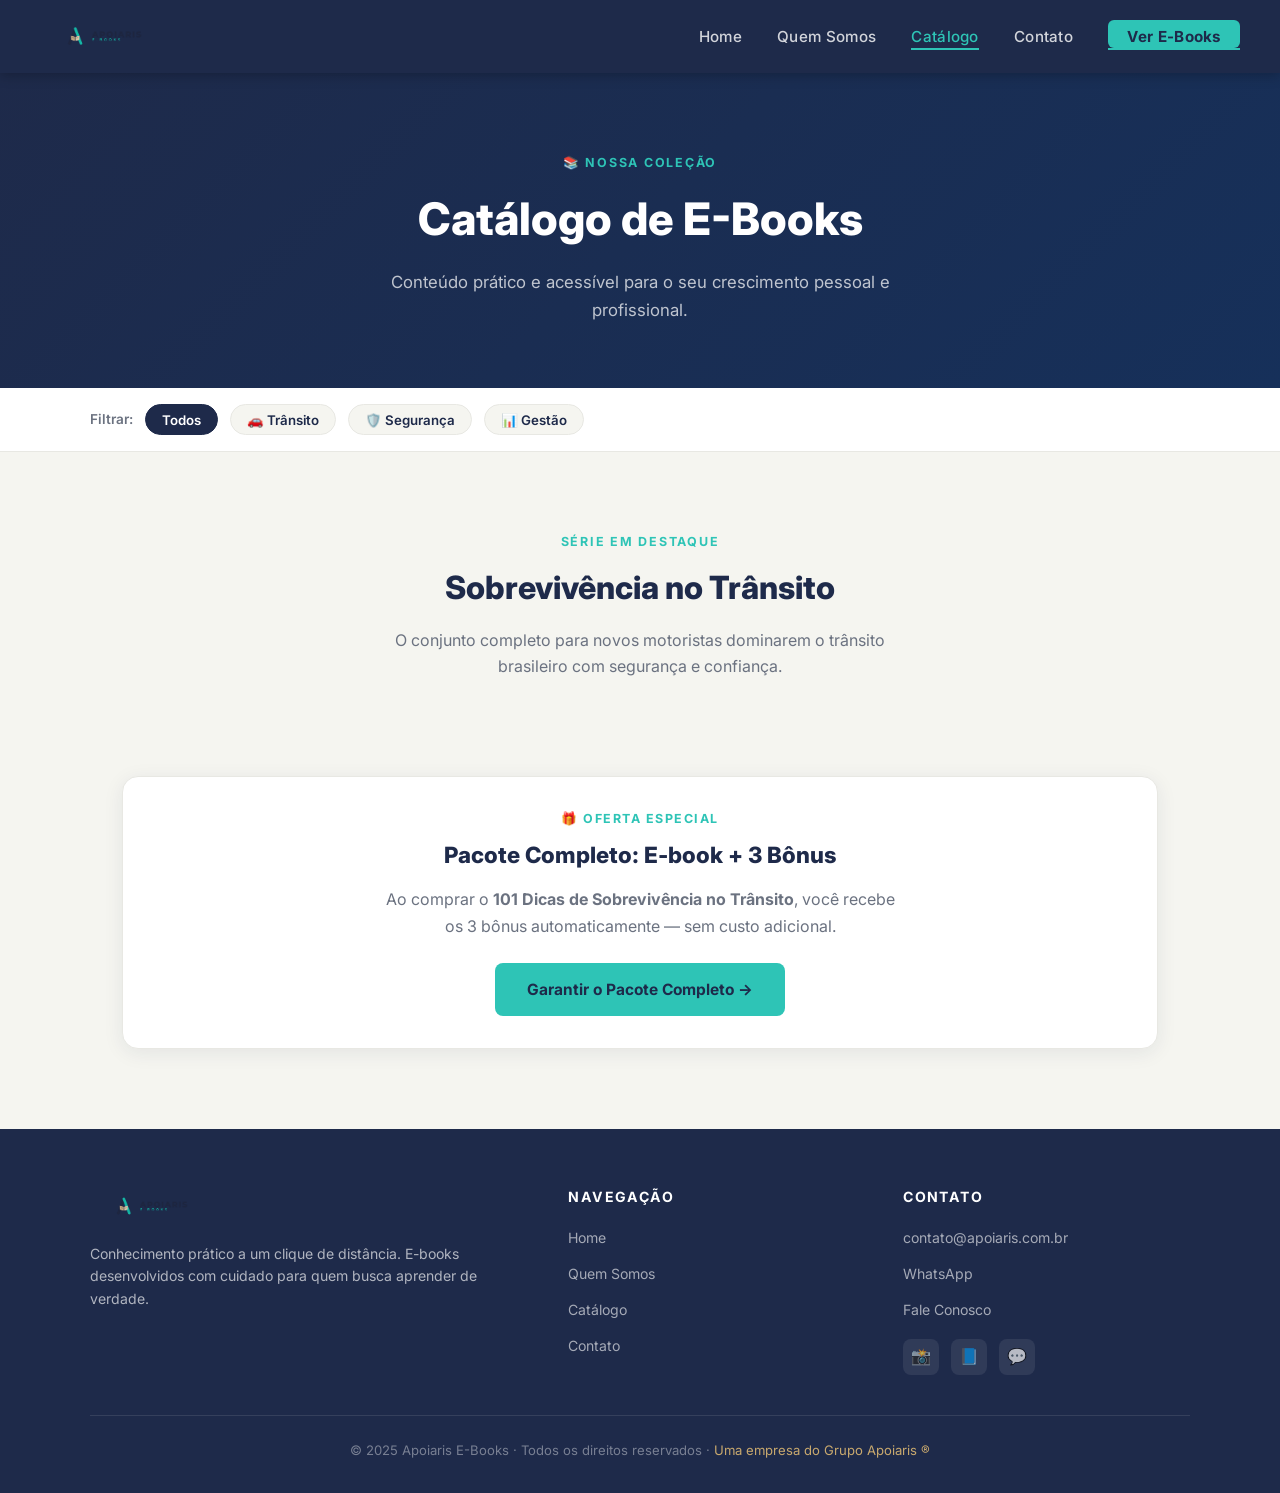
==== catalogo.html @ 0bad5a65 "Add files via upload primeiro upload do site" ====
<!DOCTYPE html>
<html lang="pt-BR">
<head>
  <meta charset="UTF-8" />
  <meta name="viewport" content="width=device-width, initial-scale=1.0"/>
  <meta name="description" content="Catálogo de e-books Apoiaris — Explore nossa coleção de conteúdos práticos e acessíveis."/>
  <title>Catálogo — Apoiaris E-Books</title>
  <link rel="stylesheet" href="css/style.css" />
  <link rel="preconnect" href="https://fonts.googleapis.com">
  <link href="https://fonts.googleapis.com/css2?family=Inter:wght@400;500;600;700;800&display=swap" rel="stylesheet">
</head>
<body>

  <!-- ======= NAVBAR ======= -->
  <nav class="navbar">
    <a href="index.html" class="navbar-logo">
      <img src="assets/logos/logo-horizontal-transparente.png" alt="Apoiaris E-Books" />
    </a>
    <button class="menu-toggle" onclick="toggleMenu()" aria-label="Menu">☰</button>
    <ul class="nav-links" id="navLinks">
      <li><a href="index.html">Home</a></li>
      <li><a href="quem-somos.html">Quem Somos</a></li>
      <li><a href="catalogo.html" class="active">Catálogo</a></li>
      <li><a href="contato.html">Contato</a></li>
      <li><a href="catalogo.html" class="nav-cta">Ver E-Books</a></li>
    </ul>
  </nav>

  <!-- ======= PAGE HERO ======= -->
  <section class="page-hero">
    <p style="color:#2ec4b6; font-size:0.78rem; font-weight:700; letter-spacing:0.14em; text-transform:uppercase; margin-bottom:0.6rem;">📚 Nossa Coleção</p>
    <h1>Catálogo de E-Books</h1>
    <p>Conteúdo prático e acessível para o seu crescimento pessoal e profissional.</p>
  </section>

  <!-- ======= FILTROS ======= -->
  <div style="background:#fff; border-bottom:1px solid #e8e8e3; padding:1rem 2rem;">
    <div style="max-width:1100px; margin:0 auto; display:flex; gap:0.75rem; flex-wrap:wrap; align-items:center;">
      <span style="font-size:0.85rem; color:#6b7280; font-weight:600;">Filtrar:</span>
      <button onclick="filtrar('todos')" class="filtro-btn filtro-ativo" id="btn-todos">Todos</button>
      <button onclick="filtrar('transito')" class="filtro-btn" id="btn-transito">🚗 Trânsito</button>
      <button onclick="filtrar('seguranca')" class="filtro-btn" id="btn-seguranca">🛡️ Segurança</button>
      <button onclick="filtrar('gestao')" class="filtro-btn" id="btn-gestao">📊 Gestão</button>
    </div>
  </div>

  <style>
    .filtro-btn {
      background: #f5f5f0; border: 1.5px solid #e8e8e3; border-radius: 100px;
      padding: 0.4rem 1rem; font-size: 0.83rem; font-weight: 600;
      cursor: pointer; color: #1e2a4a; transition: all 0.2s; font-family: inherit;
    }
    .filtro-btn:hover, .filtro-ativo {
      background: #1e2a4a; color: #fff; border-color: #1e2a4a;
    }
    .ebook-card[data-categoria]:not([data-show]) { display: none !important; }
  </style>

  <!-- ======= GRID DE E-BOOKS ======= -->
  <section class="section">

    <!-- SÉRIE: TRÂNSITO -->
    <div style="margin-bottom:3rem;">
      <p class="section-label">Série em Destaque</p>
      <h2 class="section-title">Sobrevivência no Trânsito</h2>
      <p class="section-desc">O conjunto completo para novos motoristas dominarem o trânsito brasileiro com segurança e confiança.</p>
    </div>

    <div class="ebooks-grid" id="ebooksGrid">

      <!-- EBOOK 1: PRINCIPAL -->
      <div class="ebook-card" data-categoria="transito">
        <div class="ebook-cover">
          <span class="ebook-badge">⭐ Mais Vendido</span>
          <div class="ebook-cover-placeholder">
            <span class="ebook-emoji">🚗</span>
            <h4>101 Dicas de Sobrevivência no Trânsito</h4>
          </div>
        </div>
        <div class="ebook-info">
          <span class="ebook-category">🚗 Trânsito · Motoristas</span>
          <h3>101 Dicas de Sobrevivência no Trânsito</h3>
          <p>O guia definitivo para novos motoristas. Das regras básicas às situações de risco — tudo o que você precisa saber para dirigir com segurança no Brasil.</p>
          <div class="ebook-footer">
            <div class="ebook-price">
              R$ 27,90
              <span>acesso PDF imediato</span>
            </div>
            <a href="https://pay.kiwify.com.br/pmF61qo" target="_blank" class="btn-comprar">Comprar →</a>
          </div>
        </div>
      </div>

      <!-- BÔNUS 1: DIREÇÃO DEFENSIVA -->
      <div class="ebook-card" data-categoria="transito">
        <div class="ebook-cover">
          <span class="ebook-badge">🎁 Bônus</span>
          <div class="ebook-cover-placeholder">
            <span class="ebook-emoji">🛡️</span>
            <h4>Direção Defensiva na Prática</h4>
          </div>
        </div>
        <div class="ebook-info">
          <span class="ebook-category">🛡️ Segurança · Bônus</span>
          <h3>Direção Defensiva na Prática</h3>
          <p>Técnicas de direção defensiva aplicadas ao dia a dia. Como antecipar riscos, manter distância segura e reagir corretamente em situações de perigo.</p>
          <div class="ebook-footer">
            <div class="ebook-price">
              <span style="color:#2ec4b6; font-weight:800; font-size:1rem;">Incluso no pacote</span>
              <span>junto com o e-book principal</span>
            </div>
            <a href="https://pay.kiwify.com.br/pmF61qo" target="_blank" class="btn-comprar">Ver pacote →</a>
          </div>
        </div>
      </div>

      <!-- BÔNUS 2: PRIMEIROS SOCORROS -->
      <div class="ebook-card" data-categoria="seguranca">
        <div class="ebook-cover">
          <span class="ebook-badge">🎁 Bônus</span>
          <div class="ebook-cover-placeholder">
            <span class="ebook-emoji">🩺</span>
            <h4>Primeiros Socorros no Trânsito</h4>
          </div>
        </div>
        <div class="ebook-info">
          <span class="ebook-category">🩺 Primeiros Socorros · Bônus</span>
          <h3>Primeiros Socorros no Trânsito</h3>
          <p>O que fazer nos primeiros minutos após um acidente? Este guia ensina procedimentos básicos de primeiros socorros até a chegada do socorro especializado.</p>
          <div class="ebook-footer">
            <div class="ebook-price">
              <span style="color:#2ec4b6; font-weight:800; font-size:1rem;">Incluso no pacote</span>
              <span>junto com o e-book principal</span>
            </div>
            <a href="https://pay.kiwify.com.br/pmF61qo" target="_blank" class="btn-comprar">Ver pacote →</a>
          </div>
        </div>
      </div>

      <!-- BÔNUS 3: GUIA DE MULTAS -->
      <div class="ebook-card" data-categoria="transito">
        <div class="ebook-cover">
          <span class="ebook-badge">🎁 Bônus</span>
          <div class="ebook-cover-placeholder">
            <span class="ebook-emoji">📋</span>
            <h4>Guia de Bolso: Multas que Mais Pegam o Novato</h4>
          </div>
        </div>
        <div class="ebook-info">
          <span class="ebook-category">📋 Multas de Trânsito · Bônus</span>
          <h3>Guia de Bolso: Multas que Mais Pegam o Novato</h3>
          <p>As infrações mais comuns entre motoristas novos, com valores atualizados, pontuação na CNH e como evitar cada uma delas. Consulta rápida e direta.</p>
          <div class="ebook-footer">
            <div class="ebook-price">
              <span style="color:#2ec4b6; font-weight:800; font-size:1rem;">Incluso no pacote</span>
              <span>junto com o e-book principal</span>
            </div>
            <a href="https://pay.kiwify.com.br/pmF61qo" target="_blank" class="btn-comprar">Ver pacote →</a>
          </div>
        </div>
      </div>

      <!-- PLACEHOLDER: EM BREVE -->
      <div class="ebook-card" style="opacity:0.6; pointer-events:none;" data-categoria="gestao">
        <div class="ebook-cover" style="background:linear-gradient(135deg,#2a3a5a,#1a2a4a);">
          <span class="ebook-badge" style="background:#c9a96e;">Em Breve</span>
          <div class="ebook-cover-placeholder">
            <span class="ebook-emoji">📊</span>
            <h4>Novo título em desenvolvimento</h4>
          </div>
        </div>
        <div class="ebook-info">
          <span class="ebook-category">📊 Gestão · Em breve</span>
          <h3>Novo E-Book em Desenvolvimento</h3>
          <p>Estamos trabalhando em novos conteúdos. Cadastre-se na nossa lista para ser notificado quando o próximo título for lançado.</p>
          <div class="ebook-footer">
            <div class="ebook-price">
              <span style="color:#c9a96e; font-weight:800; font-size:1rem;">Em breve</span>
              <span>fique ligado!</span>
            </div>
            <span class="btn-comprar" style="background:#c9a96e; cursor:not-allowed;">Aguarde</span>
          </div>
        </div>
      </div>

    </div><!-- /ebooks-grid -->

    <!-- AVISO DE PACOTE -->
    <div style="margin-top:3rem; background:#fff; border-radius:16px; padding:2rem; border:1px solid #e8e8e3; text-align:center; box-shadow:0 4px 20px rgba(30,42,74,0.08);">
      <p style="font-size:0.78rem; font-weight:700; color:#2ec4b6; letter-spacing:0.12em; text-transform:uppercase; margin-bottom:0.5rem;">🎁 Oferta Especial</p>
      <h3 style="font-size:1.4rem; font-weight:800; margin-bottom:0.75rem;">Pacote Completo: E-book + 3 Bônus</h3>
      <p style="color:#6b7280; max-width:520px; margin:0 auto 1.5rem;">Ao comprar o <strong>101 Dicas de Sobrevivência no Trânsito</strong>, você recebe os 3 bônus automaticamente — sem custo adicional.</p>
      <a href="https://pay.kiwify.com.br/pmF61qo" target="_blank" class="btn-primary">Garantir o Pacote Completo →</a>
    </div>

  </section>

  <!-- ======= FOOTER ======= -->
  <footer class="footer">
    <div class="footer-grid">
      <div class="footer-brand">
        <img src="assets/logos/logo-horizontal-transparente.png" alt="Apoiaris E-Books" />
        <p>Conhecimento prático a um clique de distância. E-books desenvolvidos com cuidado para quem busca aprender de verdade.</p>
      </div>
      <div class="footer-col">
        <h4>Navegação</h4>
        <ul>
          <li><a href="index.html">Home</a></li>
          <li><a href="quem-somos.html">Quem Somos</a></li>
          <li><a href="catalogo.html">Catálogo</a></li>
          <li><a href="contato.html">Contato</a></li>
        </ul>
      </div>
      <div class="footer-col">
        <h4>Contato</h4>
        <ul>
          <li><a href="mailto:contato@apoiaris.com.br">contato@apoiaris.com.br</a></li>
          <li><a href="https://wa.me/5562999999999" target="_blank">WhatsApp</a></li>
          <li><a href="contato.html">Fale Conosco</a></li>
        </ul>
        <div class="social-links" style="margin-top:1rem;">
          <a href="#" class="social-btn" title="Instagram">📸</a>
          <a href="#" class="social-btn" title="Facebook">📘</a>
          <a href="#" class="social-btn" title="WhatsApp">💬</a>
        </div>
      </div>
    </div>
    <div class="footer-bottom">
      <p>© 2025 Apoiaris E-Books · Todos os direitos reservados · <span>Uma empresa do Grupo Apoiaris ®</span></p>
    </div>
  </footer>

  <script src="js/main.js"></script>
  <script>
    function filtrar(cat) {
      // Remove ativo de todos os botões
      document.querySelectorAll('.filtro-btn').forEach(b => b.classList.remove('filtro-ativo'));
      document.getElementById('btn-' + cat).classList.add('filtro-ativo');

      const cards = document.querySelectorAll('.ebook-card[data-categoria]');
      cards.forEach(card => {
        if (cat === 'todos' || card.dataset.categoria === cat) {
          card.style.display = 'flex';
        } else {
          card.style.display = 'none';
        }
      });
    }
  </script>
</body>
</html>
---- css/style.css ----
/* ============================================================
   APOIARIS E-BOOKS — CSS Global
   Paleta: Navy #1e2a4a | Teal #2ec4b6 | Dourado #c9a96e | Off-white #f5f5f0
   ============================================================ */

/* ---------- RESET ---------- */
*, *::before, *::after { box-sizing: border-box; margin: 0; padding: 0; }

:root {
  --navy:    #1e2a4a;
  --teal:    #2ec4b6;
  --gold:    #c9a96e;
  --white:   #ffffff;
  --offwhite:#f5f5f0;
  --gray:    #6b7280;
  --light:   #e8e8e3;
  --card-bg: #ffffff;
  --shadow:  0 4px 20px rgba(30,42,74,0.10);
}

html { scroll-behavior: smooth; }

body {
  font-family: 'Inter', sans-serif;
  color: var(--navy);
  background: var(--offwhite);
  line-height: 1.65;
}

a { text-decoration: none; color: inherit; }

img { max-width: 100%; display: block; }

/* ---------- NAVBAR ---------- */
.navbar {
  display: flex;
  align-items: center;
  justify-content: space-between;
  padding: 0.9rem 2.5rem;
  background: var(--navy);
  position: sticky;
  top: 0;
  z-index: 200;
  box-shadow: 0 2px 12px rgba(0,0,0,0.25);
}

.navbar-logo img {
  height: 44px;
  width: auto;
}

.nav-links {
  list-style: none;
  display: flex;
  gap: 2.2rem;
}

.nav-links a {
  color: rgba(255,255,255,0.80);
  font-size: 0.95rem;
  font-weight: 500;
  letter-spacing: 0.02em;
  transition: color 0.2s;
  position: relative;
  padding-bottom: 2px;
}

.nav-links a::after {
  content: '';
  position: absolute;
  bottom: -2px; left: 0;
  width: 0; height: 2px;
  background: var(--teal);
  transition: width 0.25s;
}

.nav-links a:hover,
.nav-links a.active {
  color: var(--teal);
}

.nav-links a:hover::after,
.nav-links a.active::after {
  width: 100%;
}

.nav-cta {
  background: var(--teal);
  color: var(--navy) !important;
  padding: 0.45rem 1.2rem;
  border-radius: 6px;
  font-weight: 700 !important;
  transition: background 0.2s !important;
}

.nav-cta:hover { background: #26b0a3 !important; }

.menu-toggle {
  display: none;
  background: none;
  border: none;
  color: var(--white);
  font-size: 1.6rem;
  cursor: pointer;
  padding: 0.2rem;
}

/* ---------- HERO ---------- */
.hero {
  background: linear-gradient(135deg, var(--navy) 0%, #16305a 100%);
  color: var(--white);
  padding: 7rem 2rem 6rem;
  text-align: center;
  position: relative;
  overflow: hidden;
}

.hero::before {
  content: '';
  position: absolute;
  top: -60px; right: -60px;
  width: 340px; height: 340px;
  background: var(--teal);
  opacity: 0.07;
  border-radius: 50%;
}

.hero::after {
  content: '';
  position: absolute;
  bottom: -80px; left: -40px;
  width: 260px; height: 260px;
  background: var(--gold);
  opacity: 0.06;
  border-radius: 50%;
}

.hero-badge {
  display: inline-block;
  background: rgba(46,196,182,0.18);
  border: 1px solid rgba(46,196,182,0.35);
  color: var(--teal);
  font-size: 0.78rem;
  font-weight: 600;
  letter-spacing: 0.12em;
  text-transform: uppercase;
  padding: 0.35rem 1rem;
  border-radius: 100px;
  margin-bottom: 1.4rem;
}

.hero h1 {
  font-size: clamp(2rem, 5vw, 3.2rem);
  font-weight: 800;
  line-height: 1.15;
  margin-bottom: 1.2rem;
  max-width: 700px;
  margin-left: auto;
  margin-right: auto;
}

.hero h1 span { color: var(--teal); }

.hero p {
  font-size: 1.1rem;
  color: rgba(255,255,255,0.72);
  max-width: 520px;
  margin: 0 auto 2.2rem;
}

.hero-buttons {
  display: flex;
  gap: 1rem;
  justify-content: center;
  flex-wrap: wrap;
}

/* ---------- BOTÕES ---------- */
.btn-primary {
  background: var(--teal);
  color: var(--navy);
  padding: 0.85rem 2rem;
  border-radius: 8px;
  font-weight: 700;
  font-size: 0.97rem;
  transition: background 0.2s, transform 0.15s;
  display: inline-block;
}

.btn-primary:hover {
  background: #26b0a3;
  transform: translateY(-2px);
}

.btn-outline {
  background: transparent;
  color: var(--white);
  border: 2px solid rgba(255,255,255,0.35);
  padding: 0.83rem 2rem;
  border-radius: 8px;
  font-weight: 600;
  font-size: 0.97rem;
  transition: border-color 0.2s, color 0.2s;
  display: inline-block;
}

.btn-outline:hover {
  border-color: var(--teal);
  color: var(--teal);
}

/* ---------- SEÇÕES ---------- */
.section {
  padding: 5rem 2rem;
  max-width: 1100px;
  margin: 0 auto;
}

.section-label {
  color: var(--teal);
  font-size: 0.78rem;
  font-weight: 700;
  letter-spacing: 0.14em;
  text-transform: uppercase;
  margin-bottom: 0.6rem;
  text-align: center;
}

.section-title {
  font-size: clamp(1.5rem, 3vw, 2rem);
  font-weight: 800;
  text-align: center;
  margin-bottom: 0.75rem;
  color: var(--navy);
}

.section-desc {
  text-align: center;
  color: var(--gray);
  max-width: 560px;
  margin: 0 auto 3rem;
  font-size: 1rem;
}

/* ---------- CARDS (diferenciais) ---------- */
.cards-grid {
  display: grid;
  grid-template-columns: repeat(auto-fit, minmax(240px, 1fr));
  gap: 1.5rem;
}

.card {
  background: var(--card-bg);
  border-radius: 14px;
  padding: 2rem 1.8rem;
  border: 1px solid var(--light);
  box-shadow: var(--shadow);
  transition: transform 0.2s, box-shadow 0.2s;
}

.card:hover {
  transform: translateY(-4px);
  box-shadow: 0 8px 28px rgba(30,42,74,0.14);
}

.card-icon {
  width: 52px; height: 52px;
  background: rgba(46,196,182,0.12);
  border-radius: 12px;
  display: flex; align-items: center; justify-content: center;
  font-size: 1.6rem;
  margin-bottom: 1.2rem;
}

.card h3 { font-size: 1.05rem; margin-bottom: 0.5rem; font-weight: 700; }
.card p  { color: var(--gray); font-size: 0.93rem; }

/* ---------- CATÁLOGO DE E-BOOKS ---------- */
.ebooks-grid {
  display: grid;
  grid-template-columns: repeat(auto-fit, minmax(270px, 1fr));
  gap: 2rem;
  margin-top: 2rem;
}

.ebook-card {
  background: var(--white);
  border-radius: 16px;
  overflow: hidden;
  box-shadow: var(--shadow);
  border: 1px solid var(--light);
  transition: transform 0.2s, box-shadow 0.2s;
  display: flex;
  flex-direction: column;
}

.ebook-card:hover {
  transform: translateY(-5px);
  box-shadow: 0 12px 32px rgba(30,42,74,0.16);
}

.ebook-cover {
  background: linear-gradient(140deg, var(--navy) 0%, #16305a 100%);
  padding: 2rem 1.5rem;
  display: flex;
  align-items: center;
  justify-content: center;
  min-height: 200px;
  position: relative;
}

.ebook-cover img {
  max-height: 180px;
  width: auto;
  border-radius: 6px;
  box-shadow: 0 8px 24px rgba(0,0,0,0.35);
}

.ebook-cover-placeholder {
  text-align: center;
  color: var(--white);
}

.ebook-cover-placeholder .ebook-emoji { font-size: 4rem; display: block; margin-bottom: 0.8rem; }
.ebook-cover-placeholder h4 { font-size: 1rem; line-height: 1.3; max-width: 180px; }

.ebook-badge {
  position: absolute;
  top: 12px; right: 12px;
  background: var(--teal);
  color: var(--navy);
  font-size: 0.7rem;
  font-weight: 700;
  padding: 0.25rem 0.65rem;
  border-radius: 100px;
  letter-spacing: 0.05em;
}

.ebook-info {
  padding: 1.5rem;
  flex: 1;
  display: flex;
  flex-direction: column;
}

.ebook-category {
  font-size: 0.72rem;
  font-weight: 700;
  color: var(--teal);
  letter-spacing: 0.1em;
  text-transform: uppercase;
  margin-bottom: 0.5rem;
}

.ebook-info h3 {
  font-size: 1.05rem;
  font-weight: 700;
  margin-bottom: 0.6rem;
  line-height: 1.3;
}

.ebook-info p {
  color: var(--gray);
  font-size: 0.88rem;
  flex: 1;
  margin-bottom: 1.2rem;
}

.ebook-footer {
  display: flex;
  align-items: center;
  justify-content: space-between;
  gap: 0.5rem;
}

.ebook-price {
  font-size: 1.4rem;
  font-weight: 800;
  color: var(--navy);
}

.ebook-price span {
  font-size: 0.8rem;
  font-weight: 500;
  color: var(--gray);
  display: block;
  margin-top: -2px;
}

.btn-comprar {
  background: var(--navy);
  color: var(--white);
  padding: 0.6rem 1.3rem;
  border-radius: 8px;
  font-weight: 700;
  font-size: 0.88rem;
  transition: background 0.2s;
}

.btn-comprar:hover { background: var(--teal); color: var(--navy); }

/* ---------- BANNER CTA ---------- */
.cta-banner {
  background: linear-gradient(135deg, var(--navy) 0%, #16305a 100%);
  padding: 5rem 2rem;
  text-align: center;
  color: var(--white);
}

.cta-banner h2 {
  font-size: clamp(1.6rem, 3.5vw, 2.4rem);
  font-weight: 800;
  margin-bottom: 1rem;
}

.cta-banner p {
  color: rgba(255,255,255,0.72);
  max-width: 500px;
  margin: 0 auto 2rem;
}

/* ---------- QUEM SOMOS PAGE ---------- */
.page-hero {
  background: linear-gradient(135deg, var(--navy), #16305a);
  color: var(--white);
  padding: 5rem 2rem 4rem;
  text-align: center;
}

.page-hero h1 { font-size: clamp(1.8rem, 4vw, 2.8rem); font-weight: 800; margin-bottom: 0.75rem; }
.page-hero p  { color: rgba(255,255,255,0.72); font-size: 1.05rem; max-width: 520px; margin: 0 auto; }

.about-grid {
  display: grid;
  grid-template-columns: 1fr 1fr;
  gap: 4rem;
  align-items: center;
}

.about-text h2 { font-size: 1.7rem; font-weight: 800; margin-bottom: 1rem; }
.about-text p  { color: var(--gray); margin-bottom: 1rem; font-size: 0.97rem; }

.about-image {
  background: linear-gradient(135deg, var(--navy), #16305a);
  border-radius: 20px;
  padding: 3rem;
  text-align: center;
  box-shadow: var(--shadow);
}

.about-image img { max-width: 220px; margin: 0 auto; }

.values-grid {
  display: grid;
  grid-template-columns: repeat(auto-fit, minmax(200px, 1fr));
  gap: 1.5rem;
  margin-top: 1rem;
}

.value-item {
  background: var(--white);
  border-radius: 12px;
  padding: 1.6rem;
  border-left: 4px solid var(--teal);
  box-shadow: var(--shadow);
}

.value-item h4 { font-weight: 700; margin-bottom: 0.4rem; }
.value-item p  { color: var(--gray); font-size: 0.88rem; }

/* ---------- CONTATO PAGE ---------- */
.contact-grid {
  display: grid;
  grid-template-columns: 1fr 1.4fr;
  gap: 3.5rem;
  align-items: start;
}

.contact-info h2 { font-size: 1.6rem; font-weight: 800; margin-bottom: 0.75rem; }
.contact-info > p { color: var(--gray); margin-bottom: 2rem; }

.contact-item {
  display: flex;
  align-items: flex-start;
  gap: 1rem;
  margin-bottom: 1.5rem;
}

.contact-item-icon {
  width: 44px; height: 44px;
  background: rgba(46,196,182,0.12);
  border-radius: 10px;
  display: flex; align-items: center; justify-content: center;
  font-size: 1.2rem;
  flex-shrink: 0;
}

.contact-item-text strong { display: block; font-size: 0.85rem; color: var(--gray); margin-bottom: 2px; }
.contact-item-text a { color: var(--navy); font-weight: 600; font-size: 0.97rem; }
.contact-item-text a:hover { color: var(--teal); }

.contact-form {
  background: var(--white);
  border-radius: 16px;
  padding: 2.5rem;
  box-shadow: var(--shadow);
  border: 1px solid var(--light);
}

.form-group { margin-bottom: 1.3rem; }

.form-group label {
  display: block;
  font-size: 0.85rem;
  font-weight: 600;
  margin-bottom: 0.45rem;
  color: var(--navy);
}

.form-group input,
.form-group select,
.form-group textarea {
  width: 100%;
  padding: 0.75rem 1rem;
  border: 1.5px solid var(--light);
  border-radius: 8px;
  font-size: 0.95rem;
  font-family: inherit;
  color: var(--navy);
  background: var(--offwhite);
  transition: border-color 0.2s;
  outline: none;
}

.form-group input:focus,
.form-group select:focus,
.form-group textarea:focus {
  border-color: var(--teal);
  background: var(--white);
}

.form-group textarea { resize: vertical; min-height: 110px; }

.btn-submit {
  width: 100%;
  background: var(--teal);
  color: var(--navy);
  border: none;
  padding: 0.9rem;
  border-radius: 8px;
  font-size: 1rem;
  font-weight: 700;
  cursor: pointer;
  transition: background 0.2s, transform 0.15s;
  font-family: inherit;
}

.btn-submit:hover { background: #26b0a3; transform: translateY(-2px); }

.form-success {
  display: none;
  text-align: center;
  padding: 2rem;
  color: var(--teal);
  font-weight: 700;
  font-size: 1.1rem;
}

/* ---------- FAQ ---------- */
.faq-list { max-width: 720px; margin: 0 auto; }

.faq-item {
  background: var(--white);
  border-radius: 12px;
  margin-bottom: 1rem;
  border: 1px solid var(--light);
  overflow: hidden;
}

.faq-question {
  width: 100%;
  background: none;
  border: none;
  padding: 1.2rem 1.5rem;
  text-align: left;
  font-size: 0.97rem;
  font-weight: 600;
  color: var(--navy);
  cursor: pointer;
  display: flex;
  justify-content: space-between;
  align-items: center;
  font-family: inherit;
}

.faq-question .icon {
  font-size: 1.2rem;
  color: var(--teal);
  transition: transform 0.25s;
  flex-shrink: 0;
}

.faq-answer {
  max-height: 0;
  overflow: hidden;
  transition: max-height 0.35s ease, padding 0.25s;
  padding: 0 1.5rem;
  color: var(--gray);
  font-size: 0.93rem;
}

.faq-item.open .faq-answer {
  max-height: 300px;
  padding: 0 1.5rem 1.3rem;
}

.faq-item.open .faq-question .icon { transform: rotate(45deg); }

/* ---------- FOOTER ---------- */
.footer {
  background: var(--navy);
  color: rgba(255,255,255,0.65);
  padding: 3.5rem 2rem 2rem;
}

.footer-grid {
  display: grid;
  grid-template-columns: 1.5fr 1fr 1fr;
  gap: 3rem;
  max-width: 1100px;
  margin: 0 auto 2.5rem;
}

.footer-brand img { height: 42px; margin-bottom: 1rem; }
.footer-brand p   { font-size: 0.88rem; line-height: 1.6; }

.footer-col h4 {
  color: var(--white);
  font-size: 0.88rem;
  font-weight: 700;
  text-transform: uppercase;
  letter-spacing: 0.1em;
  margin-bottom: 1rem;
}

.footer-col ul { list-style: none; }
.footer-col ul li { margin-bottom: 0.6rem; }

.footer-col ul li a {
  color: rgba(255,255,255,0.60);
  font-size: 0.88rem;
  transition: color 0.2s;
}

.footer-col ul li a:hover { color: var(--teal); }

.footer-col .social-links {
  display: flex;
  gap: 0.75rem;
  margin-top: 0.5rem;
}

.social-btn {
  width: 36px; height: 36px;
  background: rgba(255,255,255,0.08);
  border-radius: 8px;
  display: flex; align-items: center; justify-content: center;
  font-size: 1rem;
  transition: background 0.2s;
}

.social-btn:hover { background: var(--teal); }

.footer-bottom {
  border-top: 1px solid rgba(255,255,255,0.10);
  padding-top: 1.5rem;
  text-align: center;
  font-size: 0.82rem;
  color: rgba(255,255,255,0.40);
  max-width: 1100px;
  margin: 0 auto;
}

.footer-bottom span { color: var(--gold); }

/* ---------- RESPONSIVO ---------- */
@media (max-width: 860px) {
  .about-grid     { grid-template-columns: 1fr; }
  .contact-grid   { grid-template-columns: 1fr; }
  .footer-grid    { grid-template-columns: 1fr 1fr; }
  .about-image    { order: -1; padding: 2rem; }
  .about-image img{ max-width: 160px; }
}

@media (max-width: 640px) {
  .navbar { padding: 0.9rem 1.2rem; }
  .menu-toggle { display: block; }

  .nav-links {
    display: none;
    flex-direction: column;
    gap: 0;
    position: absolute;
    top: 100%; left: 0; right: 0;
    background: #16224a;
    padding: 0.5rem 0;
    box-shadow: 0 8px 20px rgba(0,0,0,0.3);
  }

  .nav-links.open { display: flex; }

  .nav-links li a {
    display: block;
    padding: 0.85rem 2rem;
  }

  .nav-cta { margin: 0.5rem 2rem 0.85rem; display: block; text-align: center; border-radius: 8px; }

  .hero { padding: 5rem 1.5rem 4rem; }
  .section { padding: 3.5rem 1.2rem; }
  .footer-grid { grid-template-columns: 1fr; gap: 2rem; }
  .contact-form { padding: 1.5rem; }
  .ebooks-grid { grid-template-columns: 1fr; }
}
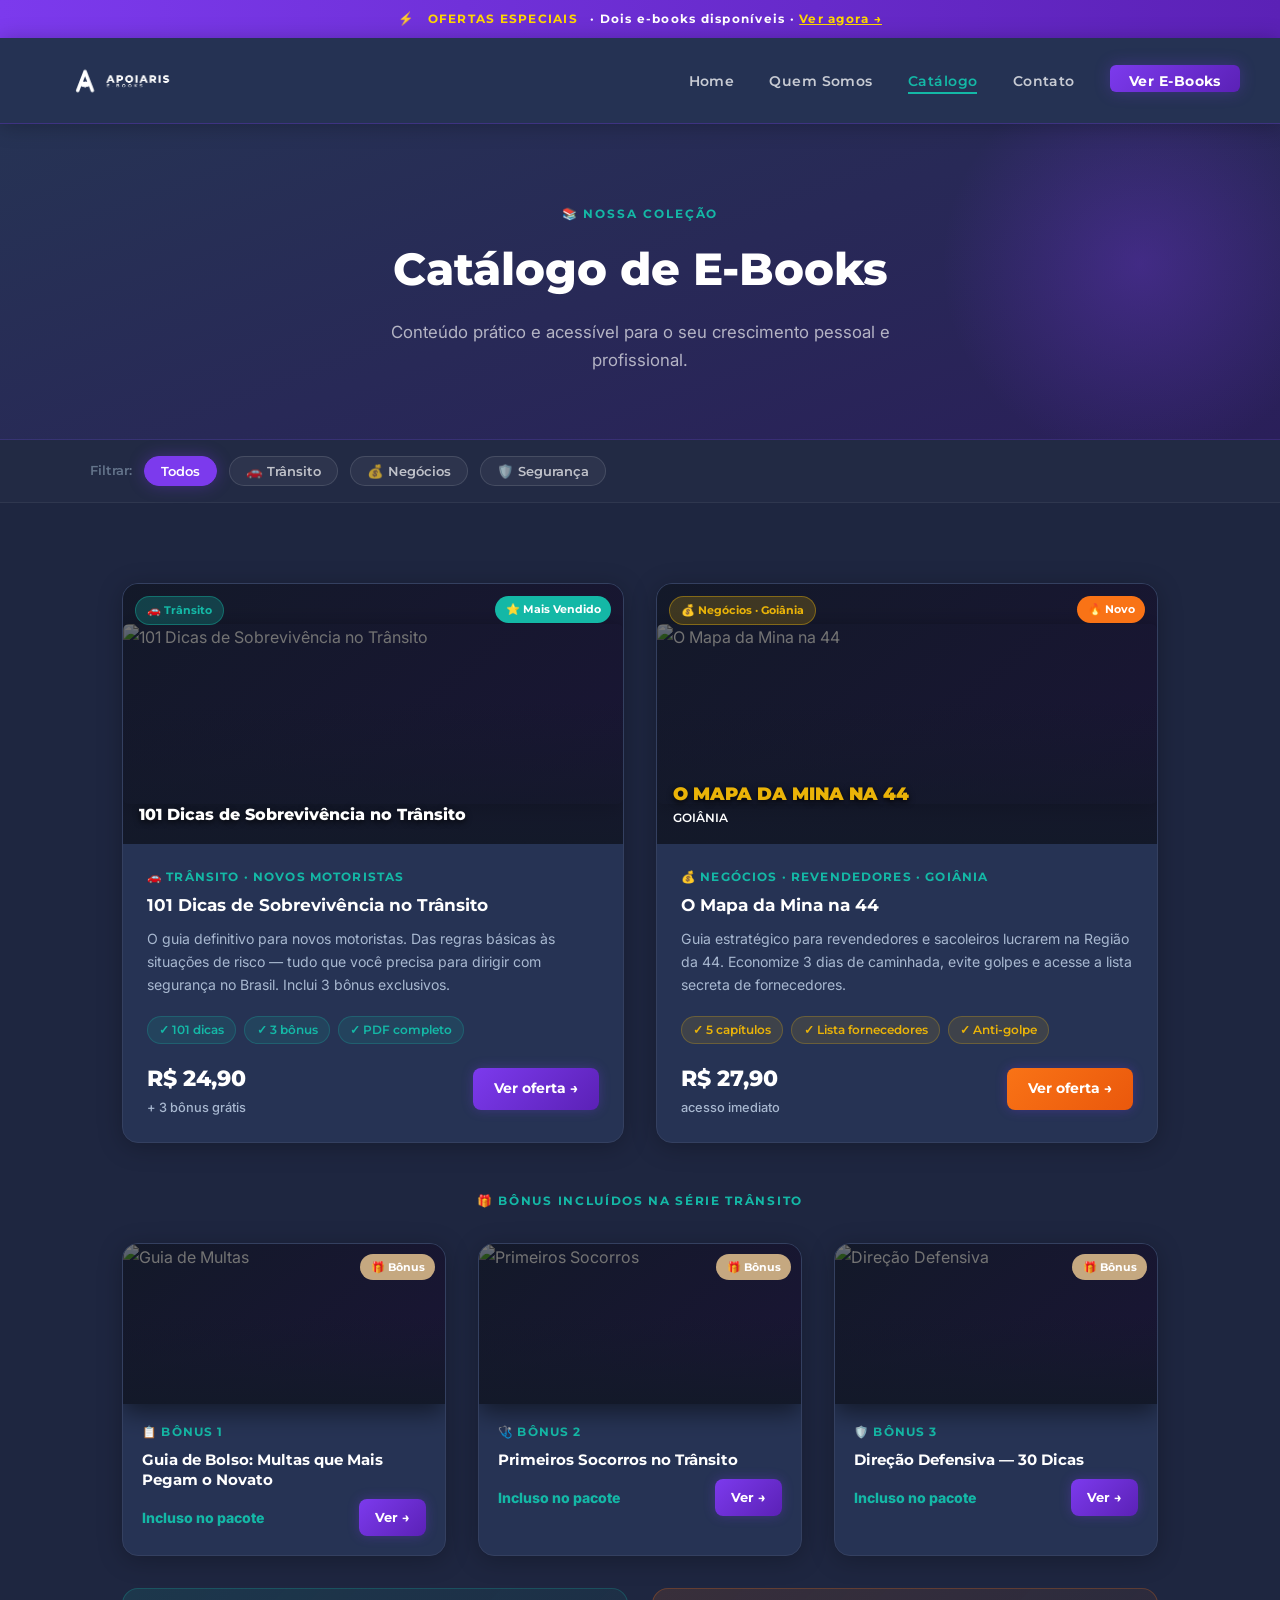
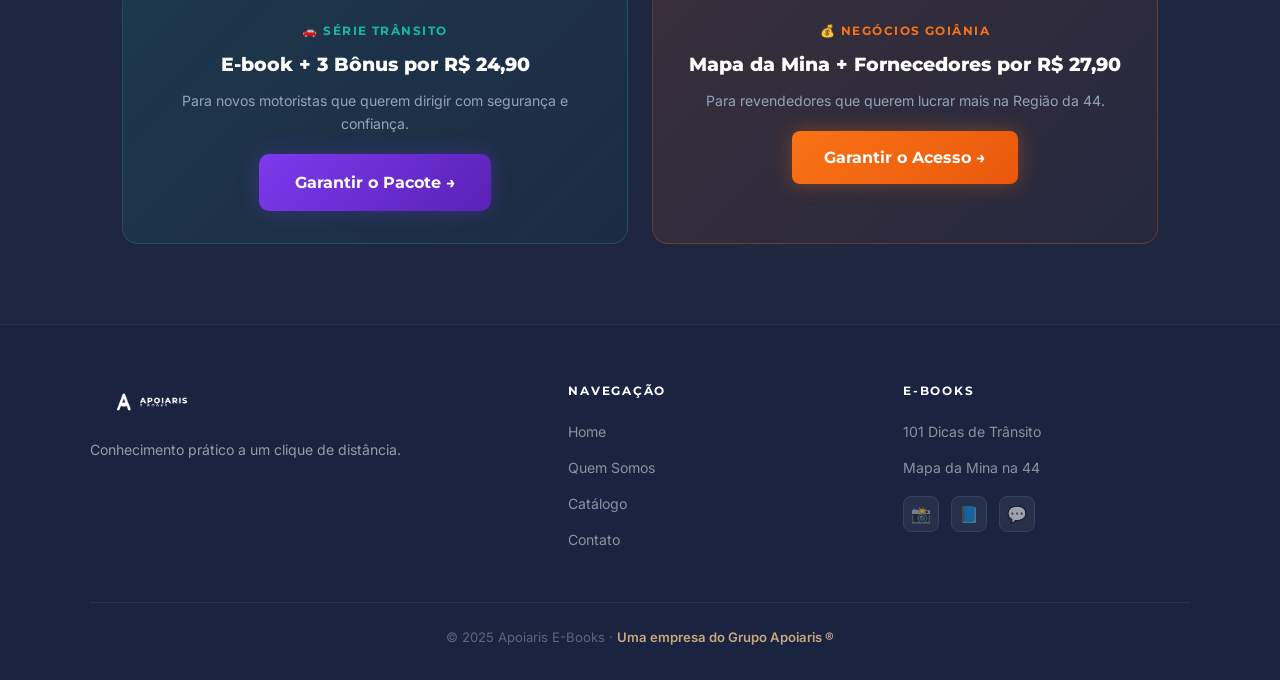
==== commit 36c392d2: "Add files via upload" ====
--- a/catalogo.html
+++ b/catalogo.html
@@ -3,15 +3,54 @@
 <head>
   <meta charset="UTF-8" />
   <meta name="viewport" content="width=device-width, initial-scale=1.0"/>
-  <meta name="description" content="Catálogo de e-books Apoiaris — Explore nossa coleção de conteúdos práticos e acessíveis."/>
+  <meta name="description" content="Catálogo Apoiaris E-Books — Explore nossa coleção de conteúdos práticos."/>
   <title>Catálogo — Apoiaris E-Books</title>
   <link rel="stylesheet" href="css/style.css" />
   <link rel="preconnect" href="https://fonts.googleapis.com">
-  <link href="https://fonts.googleapis.com/css2?family=Inter:wght@400;500;600;700;800&display=swap" rel="stylesheet">
+  <link href="https://fonts.googleapis.com/css2?family=Montserrat:wght@400;600;700;800&family=Inter:wght@400;500;600;700;800&display=swap" rel="stylesheet">
+  <style>
+    .filtro-btn {
+      background: rgba(255,255,255,0.05);
+      border: 1.5px solid rgba(255,255,255,0.12);
+      border-radius: 100px;
+      padding: 0.4rem 1rem;
+      font-size: 0.83rem;
+      font-weight: 600;
+      font-family: 'Montserrat', sans-serif;
+      cursor: pointer;
+      color: rgba(255,255,255,0.70);
+      transition: all 0.2s;
+    }
+    .filtro-btn:hover, .filtro-ativo {
+      background: #7C3AED;
+      color: #fff;
+      border-color: #7C3AED;
+      box-shadow: 0 0 16px rgba(124,58,237,0.35);
+    }
+  </style>
+  <!-- Meta Pixel -->
+  <script>
+  !function(f,b,e,v,n,t,s){if(f.fbq)return;n=f.fbq=function(){n.callMethod?
+  n.callMethod.apply(n,arguments):n.queue.push(arguments)};
+  if(!f._fbq)f._fbq=n;n.push=n;n.loaded=!0;n.version="2.0";
+  n.queue=[];t=b.createElement(e);t.async=!0;
+  t.src=v;s=b.getElementsByTagName(e)[0];
+  s.parentNode.insertBefore(t,s)}(window,document,"script",
+  "https://connect.facebook.net/en_US/fbevents.js");
+  fbq("init","1538312574315932");
+  fbq("track","PageView");
+  </script>
+  <noscript><img height="1" width="1" style="display:none"
+  src="https://www.facebook.com/tr?id=1538312574315932&ev=PageView&noscript=1"/></noscript>
+  <!-- Fim Meta Pixel -->
 </head>
 <body>
 
-  <!-- ======= NAVBAR ======= -->
+  <div class="top-bar">
+    ⚡ <span>OFERTAS ESPECIAIS</span> · Dois e-books disponíveis ·
+    <a href="catalogo/transitosemmedo.html" style="color:#FFD700; text-decoration:underline;">Ver agora →</a>
+  </div>
+
   <nav class="navbar">
     <a href="index.html" class="navbar-logo">
       <img src="assets/logos/logo-horizontal-transparente.png" alt="Apoiaris E-Books" />
@@ -22,185 +61,181 @@
       <li><a href="quem-somos.html">Quem Somos</a></li>
       <li><a href="catalogo.html" class="active">Catálogo</a></li>
       <li><a href="contato.html">Contato</a></li>
-      <li><a href="catalogo.html" class="nav-cta">Ver E-Books</a></li>
+      <li><a href="catalogo/transitosemmedo.html" class="nav-cta">Ver E-Books</a></li>
     </ul>
   </nav>
 
-  <!-- ======= PAGE HERO ======= -->
   <section class="page-hero">
-    <p style="color:#2ec4b6; font-size:0.78rem; font-weight:700; letter-spacing:0.14em; text-transform:uppercase; margin-bottom:0.6rem;">📚 Nossa Coleção</p>
+    <p style="color:#14B8A6; font-size:0.75rem; font-weight:700; letter-spacing:0.16em; text-transform:uppercase; font-family:'Montserrat',sans-serif; margin-bottom:0.6rem;">📚 Nossa Coleção</p>
     <h1>Catálogo de E-Books</h1>
     <p>Conteúdo prático e acessível para o seu crescimento pessoal e profissional.</p>
   </section>
 
-  <!-- ======= FILTROS ======= -->
-  <div style="background:#fff; border-bottom:1px solid #e8e8e3; padding:1rem 2rem;">
+  <!-- FILTROS -->
+  <div style="background:rgba(255,255,255,0.02); border-bottom:1px solid rgba(255,255,255,0.06); padding:1rem 2rem;">
     <div style="max-width:1100px; margin:0 auto; display:flex; gap:0.75rem; flex-wrap:wrap; align-items:center;">
-      <span style="font-size:0.85rem; color:#6b7280; font-weight:600;">Filtrar:</span>
-      <button onclick="filtrar('todos')" class="filtro-btn filtro-ativo" id="btn-todos">Todos</button>
+      <span style="font-size:0.82rem; color:#64748B; font-weight:600; font-family:'Montserrat',sans-serif;">Filtrar:</span>
+      <button onclick="filtrar('todos')"    class="filtro-btn filtro-ativo" id="btn-todos">Todos</button>
       <button onclick="filtrar('transito')" class="filtro-btn" id="btn-transito">🚗 Trânsito</button>
+      <button onclick="filtrar('negocios')" class="filtro-btn" id="btn-negocios">💰 Negócios</button>
       <button onclick="filtrar('seguranca')" class="filtro-btn" id="btn-seguranca">🛡️ Segurança</button>
-      <button onclick="filtrar('gestao')" class="filtro-btn" id="btn-gestao">📊 Gestão</button>
     </div>
   </div>
 
-  <style>
-    .filtro-btn {
-      background: #f5f5f0; border: 1.5px solid #e8e8e3; border-radius: 100px;
-      padding: 0.4rem 1rem; font-size: 0.83rem; font-weight: 600;
-      cursor: pointer; color: #1e2a4a; transition: all 0.2s; font-family: inherit;
-    }
-    .filtro-btn:hover, .filtro-ativo {
-      background: #1e2a4a; color: #fff; border-color: #1e2a4a;
-    }
-    .ebook-card[data-categoria]:not([data-show]) { display: none !important; }
-  </style>
-
-  <!-- ======= GRID DE E-BOOKS ======= -->
   <section class="section">
 
-    <!-- SÉRIE: TRÂNSITO -->
-    <div style="margin-bottom:3rem;">
-      <p class="section-label">Série em Destaque</p>
-      <h2 class="section-title">Sobrevivência no Trânsito</h2>
-      <p class="section-desc">O conjunto completo para novos motoristas dominarem o trânsito brasileiro com segurança e confiança.</p>
-    </div>
-
-    <div class="ebooks-grid" id="ebooksGrid">
-
-      <!-- EBOOK 1: PRINCIPAL -->
-      <div class="ebook-card" data-categoria="transito">
-        <div class="ebook-cover">
-          <span class="ebook-badge">⭐ Mais Vendido</span>
-          <div class="ebook-cover-placeholder">
-            <span class="ebook-emoji">🚗</span>
-            <h4>101 Dicas de Sobrevivência no Trânsito</h4>
+    <!-- GRID PRINCIPAL: 2 COLUNAS -->
+    <div style="display:grid; grid-template-columns:repeat(auto-fit,minmax(300px,1fr)); gap:2rem; margin-bottom:3rem;" id="ebooksGrid">
+
+      <!-- ── E-BOOK 1: TRÂNSITO ── -->
+      <div class="ebook-card" data-categoria="transito" style="display:flex;">
+        <div class="ebook-cover" style="padding:0; min-height:260px; position:relative;">
+          <img src="https://images.unsplash.com/photo-1449965408869-eaa3f722e40d?w=600&q=80&auto=format&fit=crop"
+               alt="101 Dicas de Sobrevivência no Trânsito"
+               style="width:100%; height:260px; object-fit:cover; display:block; filter:brightness(0.45);" />
+          <div style="position:absolute; inset:0; background:linear-gradient(to top, #131929 0%, transparent 55%);"></div>
+          <span class="ebook-badge" style="top:12px; right:12px;">⭐ Mais Vendido</span>
+          <div style="position:absolute; top:12px; left:12px; background:rgba(20,184,166,0.25); border:1px solid rgba(20,184,166,0.4); color:#14B8A6; font-size:0.7rem; font-weight:700; font-family:'Montserrat',sans-serif; padding:0.25rem 0.7rem; border-radius:100px;">🚗 Trânsito</div>
+          <div style="position:absolute; bottom:1rem; left:1rem; right:1rem;">
+            <p style="color:#fff; font-weight:800; font-family:'Montserrat',sans-serif; font-size:1rem; text-shadow:0 2px 6px rgba(0,0,0,0.8);">101 Dicas de Sobrevivência no Trânsito</p>
           </div>
         </div>
         <div class="ebook-info">
-          <span class="ebook-category">🚗 Trânsito · Motoristas</span>
+          <span class="ebook-category">🚗 Trânsito · Novos Motoristas</span>
           <h3>101 Dicas de Sobrevivência no Trânsito</h3>
-          <p>O guia definitivo para novos motoristas. Das regras básicas às situações de risco — tudo o que você precisa saber para dirigir com segurança no Brasil.</p>
+          <p>O guia definitivo para novos motoristas. Das regras básicas às situações de risco — tudo que você precisa para dirigir com segurança no Brasil. Inclui 3 bônus exclusivos.</p>
+          <div style="display:flex; gap:0.5rem; flex-wrap:wrap; margin-bottom:1rem;">
+            <span style="background:rgba(20,184,166,0.12); border:1px solid rgba(20,184,166,0.25); color:#14B8A6; padding:0.2rem 0.7rem; border-radius:100px; font-size:0.75rem; font-weight:600; font-family:'Montserrat',sans-serif;">✓ 101 dicas</span>
+            <span style="background:rgba(20,184,166,0.12); border:1px solid rgba(20,184,166,0.25); color:#14B8A6; padding:0.2rem 0.7rem; border-radius:100px; font-size:0.75rem; font-weight:600; font-family:'Montserrat',sans-serif;">✓ 3 bônus</span>
+            <span style="background:rgba(20,184,166,0.12); border:1px solid rgba(20,184,166,0.25); color:#14B8A6; padding:0.2rem 0.7rem; border-radius:100px; font-size:0.75rem; font-weight:600; font-family:'Montserrat',sans-serif;">✓ PDF completo</span>
+          </div>
           <div class="ebook-footer">
-            <div class="ebook-price">
-              R$ 27,90
-              <span>acesso PDF imediato</span>
+            <div class="ebook-price">R$ 24,90<span>+ 3 bônus grátis</span></div>
+            <a href="catalogo/transitosemmedo.html" class="btn-comprar">Ver oferta →</a>
+          </div>
+        </div>
+      </div>
+
+      <!-- ── E-BOOK 2: MAPA DA MINA ── -->
+      <div class="ebook-card" data-categoria="negocios" style="display:flex;">
+        <div class="ebook-cover" style="padding:0; min-height:260px; position:relative;">
+          <img src="https://images.unsplash.com/photo-1441986300917-64674bd600d8?w=600&q=80&auto=format&fit=crop"
+               alt="O Mapa da Mina na 44"
+               style="width:100%; height:260px; object-fit:cover; display:block; filter:brightness(0.45);" />
+          <div style="position:absolute; inset:0; background:linear-gradient(to top, #131929 0%, transparent 55%);"></div>
+          <span class="ebook-badge" style="top:12px; right:12px; background:#f97316;">🔥 Novo</span>
+          <div style="position:absolute; top:12px; left:12px; background:rgba(234,179,8,0.20); border:1px solid rgba(234,179,8,0.4); color:#eab308; font-size:0.7rem; font-weight:700; font-family:'Montserrat',sans-serif; padding:0.25rem 0.7rem; border-radius:100px;">💰 Negócios · Goiânia</div>
+          <div style="position:absolute; bottom:1rem; left:1rem; right:1rem;">
+            <p style="color:#eab308; font-weight:900; font-family:'Montserrat',sans-serif; font-size:1.1rem; text-shadow:0 2px 6px rgba(0,0,0,0.9); line-height:1.15;">O MAPA DA MINA NA 44</p>
+            <p style="color:#fff; font-size:0.78rem; font-weight:600; font-family:'Montserrat',sans-serif; margin-top:0.2rem;">GOIÂNIA</p>
+          </div>
+        </div>
+        <div class="ebook-info">
+          <span class="ebook-category">💰 Negócios · Revendedores · Goiânia</span>
+          <h3>O Mapa da Mina na 44</h3>
+          <p>Guia estratégico para revendedores e sacoleiros lucrarem na Região da 44. Economize 3 dias de caminhada, evite golpes e acesse a lista secreta de fornecedores.</p>
+          <div style="display:flex; gap:0.5rem; flex-wrap:wrap; margin-bottom:1rem;">
+            <span style="background:rgba(234,179,8,0.12); border:1px solid rgba(234,179,8,0.25); color:#eab308; padding:0.2rem 0.7rem; border-radius:100px; font-size:0.75rem; font-weight:600; font-family:'Montserrat',sans-serif;">✓ 5 capítulos</span>
+            <span style="background:rgba(234,179,8,0.12); border:1px solid rgba(234,179,8,0.25); color:#eab308; padding:0.2rem 0.7rem; border-radius:100px; font-size:0.75rem; font-weight:600; font-family:'Montserrat',sans-serif;">✓ Lista fornecedores</span>
+            <span style="background:rgba(234,179,8,0.12); border:1px solid rgba(234,179,8,0.25); color:#eab308; padding:0.2rem 0.7rem; border-radius:100px; font-size:0.75rem; font-weight:600; font-family:'Montserrat',sans-serif;">✓ Anti-golpe</span>
+          </div>
+          <div class="ebook-footer">
+            <div class="ebook-price">R$ 27,90<span>acesso imediato</span></div>
+            <a href="catalogo/mapadamina44.html" class="btn-comprar" style="background:linear-gradient(135deg,#f97316,#ea580c);">Ver oferta →</a>
+          </div>
+        </div>
+      </div>
+
+    </div><!-- /grid principal -->
+
+    <!-- ── BÔNUS DA SÉRIE TRÂNSITO ── -->
+    <div style="margin-bottom:2rem;">
+      <p style="color:#14B8A6; font-size:0.75rem; font-weight:700; letter-spacing:0.14em; text-transform:uppercase; font-family:'Montserrat',sans-serif; margin-bottom:1rem; text-align:center;">🎁 Bônus incluídos na série Trânsito</p>
+      <div class="ebooks-grid" style="grid-template-columns:repeat(auto-fit,minmax(220px,1fr));">
+
+        <div class="ebook-card" data-categoria="transito">
+          <div class="ebook-cover" style="padding:0; min-height:160px; position:relative;">
+            <img src="https://images.unsplash.com/photo-1590674899484-d5640e854abe?w=600&q=80&auto=format&fit=crop"
+                 alt="Guia de Multas"
+                 style="width:100%; height:160px; object-fit:cover; display:block; filter:brightness(0.45);" />
+            <div style="position:absolute; inset:0; background:linear-gradient(to top, #131929 0%, transparent 55%);"></div>
+            <span class="ebook-badge" style="top:10px; right:10px; background:#C5A880;">🎁 Bônus</span>
+          </div>
+          <div class="ebook-info" style="padding:1.2rem;">
+            <span class="ebook-category">📋 Bônus 1</span>
+            <h3 style="font-size:0.95rem;">Guia de Bolso: Multas que Mais Pegam o Novato</h3>
+            <div class="ebook-footer">
+              <div class="ebook-price"><span style="color:#14B8A6; font-size:0.88rem; font-weight:800;">Incluso no pacote</span></div>
+              <a href="catalogo/transitosemmedo.html" class="btn-comprar" style="font-size:0.8rem; padding:0.5rem 1rem;">Ver →</a>
             </div>
-            <a href="https://pay.kiwify.com.br/pmF61qo" target="_blank" class="btn-comprar">Comprar →</a>
-          </div>
-        </div>
-      </div>
-
-      <!-- BÔNUS 1: DIREÇÃO DEFENSIVA -->
-      <div class="ebook-card" data-categoria="transito">
-        <div class="ebook-cover">
-          <span class="ebook-badge">🎁 Bônus</span>
-          <div class="ebook-cover-placeholder">
-            <span class="ebook-emoji">🛡️</span>
-            <h4>Direção Defensiva na Prática</h4>
-          </div>
-        </div>
-        <div class="ebook-info">
-          <span class="ebook-category">🛡️ Segurança · Bônus</span>
-          <h3>Direção Defensiva na Prática</h3>
-          <p>Técnicas de direção defensiva aplicadas ao dia a dia. Como antecipar riscos, manter distância segura e reagir corretamente em situações de perigo.</p>
-          <div class="ebook-footer">
-            <div class="ebook-price">
-              <span style="color:#2ec4b6; font-weight:800; font-size:1rem;">Incluso no pacote</span>
-              <span>junto com o e-book principal</span>
+          </div>
+        </div>
+
+        <div class="ebook-card" data-categoria="seguranca">
+          <div class="ebook-cover" style="padding:0; min-height:160px; position:relative;">
+            <img src="https://images.unsplash.com/photo-1612349317150-e413f6a5b16d?w=600&q=80&auto=format&fit=crop"
+                 alt="Primeiros Socorros"
+                 style="width:100%; height:160px; object-fit:cover; display:block; filter:brightness(0.45);" />
+            <div style="position:absolute; inset:0; background:linear-gradient(to top, #131929 0%, transparent 55%);"></div>
+            <span class="ebook-badge" style="top:10px; right:10px; background:#C5A880;">🎁 Bônus</span>
+          </div>
+          <div class="ebook-info" style="padding:1.2rem;">
+            <span class="ebook-category">🩺 Bônus 2</span>
+            <h3 style="font-size:0.95rem;">Primeiros Socorros no Trânsito</h3>
+            <div class="ebook-footer">
+              <div class="ebook-price"><span style="color:#14B8A6; font-size:0.88rem; font-weight:800;">Incluso no pacote</span></div>
+              <a href="catalogo/transitosemmedo.html" class="btn-comprar" style="font-size:0.8rem; padding:0.5rem 1rem;">Ver →</a>
             </div>
-            <a href="https://pay.kiwify.com.br/pmF61qo" target="_blank" class="btn-comprar">Ver pacote →</a>
-          </div>
-        </div>
-      </div>
-
-      <!-- BÔNUS 2: PRIMEIROS SOCORROS -->
-      <div class="ebook-card" data-categoria="seguranca">
-        <div class="ebook-cover">
-          <span class="ebook-badge">🎁 Bônus</span>
-          <div class="ebook-cover-placeholder">
-            <span class="ebook-emoji">🩺</span>
-            <h4>Primeiros Socorros no Trânsito</h4>
-          </div>
-        </div>
-        <div class="ebook-info">
-          <span class="ebook-category">🩺 Primeiros Socorros · Bônus</span>
-          <h3>Primeiros Socorros no Trânsito</h3>
-          <p>O que fazer nos primeiros minutos após um acidente? Este guia ensina procedimentos básicos de primeiros socorros até a chegada do socorro especializado.</p>
-          <div class="ebook-footer">
-            <div class="ebook-price">
-              <span style="color:#2ec4b6; font-weight:800; font-size:1rem;">Incluso no pacote</span>
-              <span>junto com o e-book principal</span>
+          </div>
+        </div>
+
+        <div class="ebook-card" data-categoria="transito">
+          <div class="ebook-cover" style="padding:0; min-height:160px; position:relative;">
+            <img src="https://images.unsplash.com/photo-1558981806-ec527fa84c39?w=600&q=80&auto=format&fit=crop"
+                 alt="Direção Defensiva"
+                 style="width:100%; height:160px; object-fit:cover; display:block; filter:brightness(0.45);" />
+            <div style="position:absolute; inset:0; background:linear-gradient(to top, #131929 0%, transparent 55%);"></div>
+            <span class="ebook-badge" style="top:10px; right:10px; background:#C5A880;">🎁 Bônus</span>
+          </div>
+          <div class="ebook-info" style="padding:1.2rem;">
+            <span class="ebook-category">🛡️ Bônus 3</span>
+            <h3 style="font-size:0.95rem;">Direção Defensiva — 30 Dicas</h3>
+            <div class="ebook-footer">
+              <div class="ebook-price"><span style="color:#14B8A6; font-size:0.88rem; font-weight:800;">Incluso no pacote</span></div>
+              <a href="catalogo/transitosemmedo.html" class="btn-comprar" style="font-size:0.8rem; padding:0.5rem 1rem;">Ver →</a>
             </div>
-            <a href="https://pay.kiwify.com.br/pmF61qo" target="_blank" class="btn-comprar">Ver pacote →</a>
-          </div>
-        </div>
-      </div>
-
-      <!-- BÔNUS 3: GUIA DE MULTAS -->
-      <div class="ebook-card" data-categoria="transito">
-        <div class="ebook-cover">
-          <span class="ebook-badge">🎁 Bônus</span>
-          <div class="ebook-cover-placeholder">
-            <span class="ebook-emoji">📋</span>
-            <h4>Guia de Bolso: Multas que Mais Pegam o Novato</h4>
-          </div>
-        </div>
-        <div class="ebook-info">
-          <span class="ebook-category">📋 Multas de Trânsito · Bônus</span>
-          <h3>Guia de Bolso: Multas que Mais Pegam o Novato</h3>
-          <p>As infrações mais comuns entre motoristas novos, com valores atualizados, pontuação na CNH e como evitar cada uma delas. Consulta rápida e direta.</p>
-          <div class="ebook-footer">
-            <div class="ebook-price">
-              <span style="color:#2ec4b6; font-weight:800; font-size:1rem;">Incluso no pacote</span>
-              <span>junto com o e-book principal</span>
-            </div>
-            <a href="https://pay.kiwify.com.br/pmF61qo" target="_blank" class="btn-comprar">Ver pacote →</a>
-          </div>
-        </div>
-      </div>
-
-      <!-- PLACEHOLDER: EM BREVE -->
-      <div class="ebook-card" style="opacity:0.6; pointer-events:none;" data-categoria="gestao">
-        <div class="ebook-cover" style="background:linear-gradient(135deg,#2a3a5a,#1a2a4a);">
-          <span class="ebook-badge" style="background:#c9a96e;">Em Breve</span>
-          <div class="ebook-cover-placeholder">
-            <span class="ebook-emoji">📊</span>
-            <h4>Novo título em desenvolvimento</h4>
-          </div>
-        </div>
-        <div class="ebook-info">
-          <span class="ebook-category">📊 Gestão · Em breve</span>
-          <h3>Novo E-Book em Desenvolvimento</h3>
-          <p>Estamos trabalhando em novos conteúdos. Cadastre-se na nossa lista para ser notificado quando o próximo título for lançado.</p>
-          <div class="ebook-footer">
-            <div class="ebook-price">
-              <span style="color:#c9a96e; font-weight:800; font-size:1rem;">Em breve</span>
-              <span>fique ligado!</span>
-            </div>
-            <span class="btn-comprar" style="background:#c9a96e; cursor:not-allowed;">Aguarde</span>
-          </div>
-        </div>
-      </div>
-
-    </div><!-- /ebooks-grid -->
-
-    <!-- AVISO DE PACOTE -->
-    <div style="margin-top:3rem; background:#fff; border-radius:16px; padding:2rem; border:1px solid #e8e8e3; text-align:center; box-shadow:0 4px 20px rgba(30,42,74,0.08);">
-      <p style="font-size:0.78rem; font-weight:700; color:#2ec4b6; letter-spacing:0.12em; text-transform:uppercase; margin-bottom:0.5rem;">🎁 Oferta Especial</p>
-      <h3 style="font-size:1.4rem; font-weight:800; margin-bottom:0.75rem;">Pacote Completo: E-book + 3 Bônus</h3>
-      <p style="color:#6b7280; max-width:520px; margin:0 auto 1.5rem;">Ao comprar o <strong>101 Dicas de Sobrevivência no Trânsito</strong>, você recebe os 3 bônus automaticamente — sem custo adicional.</p>
-      <a href="https://pay.kiwify.com.br/pmF61qo" target="_blank" class="btn-primary">Garantir o Pacote Completo →</a>
+          </div>
+        </div>
+
+      </div>
+    </div>
+
+    <!-- ── CTA DUPLO ── -->
+    <div style="display:grid; grid-template-columns:repeat(auto-fit,minmax(280px,1fr)); gap:1.5rem; margin-top:1rem;">
+
+      <div style="background:linear-gradient(135deg,rgba(20,184,166,0.12),rgba(20,184,166,0.04)); border-radius:16px; padding:2rem; border:1px solid rgba(20,184,166,0.25); text-align:center;">
+        <p style="color:#14B8A6; font-size:0.75rem; font-weight:700; letter-spacing:0.12em; text-transform:uppercase; font-family:'Montserrat',sans-serif; margin-bottom:0.5rem;">🚗 Série Trânsito</p>
+        <h3 style="font-size:1.2rem; font-weight:800; font-family:'Montserrat',sans-serif; margin-bottom:0.5rem; color:#fff;">E-book + 3 Bônus por R$ 24,90</h3>
+        <p style="color:#94A3B8; font-size:0.88rem; margin-bottom:1.2rem;">Para novos motoristas que querem dirigir com segurança e confiança.</p>
+        <a href="catalogo/transitosemmedo.html" class="btn-primary btn-pulse">Garantir o Pacote →</a>
+      </div>
+
+      <div style="background:linear-gradient(135deg,rgba(249,115,22,0.12),rgba(249,115,22,0.04)); border-radius:16px; padding:2rem; border:1px solid rgba(249,115,22,0.25); text-align:center;">
+        <p style="color:#f97316; font-size:0.75rem; font-weight:700; letter-spacing:0.12em; text-transform:uppercase; font-family:'Montserrat',sans-serif; margin-bottom:0.5rem;">💰 Negócios Goiânia</p>
+        <h3 style="font-size:1.2rem; font-weight:800; font-family:'Montserrat',sans-serif; margin-bottom:0.5rem; color:#fff;">Mapa da Mina + Fornecedores por R$ 27,90</h3>
+        <p style="color:#94A3B8; font-size:0.88rem; margin-bottom:1.2rem;">Para revendedores que querem lucrar mais na Região da 44.</p>
+        <a href="catalogo/mapadamina44.html" style="display:inline-block; background:linear-gradient(135deg,#f97316,#ea580c); color:#fff; padding:0.85rem 2rem; border-radius:8px; font-weight:700; font-size:0.97rem; font-family:'Montserrat',sans-serif; transition:box-shadow 0.2s; box-shadow:0 0 20px rgba(249,115,22,0.35);">Garantir o Acesso →</a>
+      </div>
+
     </div>
 
   </section>
 
-  <!-- ======= FOOTER ======= -->
   <footer class="footer">
     <div class="footer-grid">
       <div class="footer-brand">
-        <img src="assets/logos/logo-horizontal-transparente.png" alt="Apoiaris E-Books" />
-        <p>Conhecimento prático a um clique de distância. E-books desenvolvidos com cuidado para quem busca aprender de verdade.</p>
+        <img src="assets/logos/logo-horizontal-transparente.png" alt="Apoiaris E-Books" style="filter:brightness(0) invert(1);" />
+        <p>Conhecimento prático a um clique de distância.</p>
       </div>
       <div class="footer-col">
         <h4>Navegação</h4>
@@ -212,38 +247,30 @@
         </ul>
       </div>
       <div class="footer-col">
-        <h4>Contato</h4>
+        <h4>E-Books</h4>
         <ul>
-          <li><a href="mailto:contato@apoiaris.com.br">contato@apoiaris.com.br</a></li>
-          <li><a href="https://wa.me/5562999999999" target="_blank">WhatsApp</a></li>
-          <li><a href="contato.html">Fale Conosco</a></li>
+          <li><a href="catalogo/transitosemmedo.html">101 Dicas de Trânsito</a></li>
+          <li><a href="catalogo/mapadamina44.html">Mapa da Mina na 44</a></li>
         </ul>
         <div class="social-links" style="margin-top:1rem;">
-          <a href="#" class="social-btn" title="Instagram">📸</a>
-          <a href="#" class="social-btn" title="Facebook">📘</a>
-          <a href="#" class="social-btn" title="WhatsApp">💬</a>
+          <a href="#" class="social-btn">📸</a>
+          <a href="#" class="social-btn">📘</a>
+          <a href="#" class="social-btn">💬</a>
         </div>
       </div>
     </div>
     <div class="footer-bottom">
-      <p>© 2025 Apoiaris E-Books · Todos os direitos reservados · <span>Uma empresa do Grupo Apoiaris ®</span></p>
+      <p>© 2025 Apoiaris E-Books · <span>Uma empresa do Grupo Apoiaris ®</span></p>
     </div>
   </footer>
 
   <script src="js/main.js"></script>
   <script>
     function filtrar(cat) {
-      // Remove ativo de todos os botões
       document.querySelectorAll('.filtro-btn').forEach(b => b.classList.remove('filtro-ativo'));
       document.getElementById('btn-' + cat).classList.add('filtro-ativo');
-
-      const cards = document.querySelectorAll('.ebook-card[data-categoria]');
-      cards.forEach(card => {
-        if (cat === 'todos' || card.dataset.categoria === cat) {
-          card.style.display = 'flex';
-        } else {
-          card.style.display = 'none';
-        }
+      document.querySelectorAll('[data-categoria]').forEach(card => {
+        card.style.display = (cat === 'todos' || card.dataset.categoria === cat) ? 'flex' : 'none';
       });
     }
   </script>
--- a/css/style.css
+++ b/css/style.css
@@ -1,35 +1,64 @@
 /* ============================================================
-   APOIARIS E-BOOKS — CSS Global
-   Paleta: Navy #1e2a4a | Teal #2ec4b6 | Dourado #c9a96e | Off-white #f5f5f0
+   APOIARIS DIGITAL — CSS Global v4
+   Visual: Dark Premium CLAREADO — fundo #1E2640 (não preto)
+   Azul Profundo #1E2640 | Verde Digital #14B8A6
+   Roxo Vibrante #7C3AED | Ouro Neutro #C5A880
+   Tipografia: Montserrat (títulos) + Inter (corpo)
    ============================================================ */
 
 /* ---------- RESET ---------- */
 *, *::before, *::after { box-sizing: border-box; margin: 0; padding: 0; }
 
 :root {
-  --navy:    #1e2a4a;
-  --teal:    #2ec4b6;
-  --gold:    #c9a96e;
-  --white:   #ffffff;
-  --offwhite:#f5f5f0;
-  --gray:    #6b7280;
-  --light:   #e8e8e3;
-  --card-bg: #ffffff;
-  --shadow:  0 4px 20px rgba(30,42,74,0.10);
+  --navy:        #1E2640;
+  --navy-deep:   #1E2640;   /* era #131929 (preto) → agora azul profundo */
+  --navy-card:   #263354;   /* era #1a2235 → mais claro */
+  --navy-light:  #2e3d66;   /* novo: cards e seções alternadas */
+  --teal:        #14B8A6;
+  --teal-glow:   rgba(20,184,166,0.25);
+  --purple:      #7C3AED;
+  --purple-light:#9D6FFF;
+  --purple-glow: rgba(124,58,237,0.30);
+  --gold:        #C5A880;
+  --white:       #ffffff;
+  --offwhite:    #F0F4FF;
+  --gray:        #A8B8D0;   /* era #94A3B8 → mais claro e legível */
+  --light:       #344060;   /* bordas — era #2a3550 */
+  --card-bg:     #263354;
+  --shadow:      0 4px 24px rgba(0,0,0,0.25);
+  --shadow-glow: 0 0 30px rgba(124,58,237,0.20);
 }
 
 html { scroll-behavior: smooth; }
 
 body {
-  font-family: 'Inter', sans-serif;
-  color: var(--navy);
-  background: var(--offwhite);
+  font-family: 'Inter', Arial, sans-serif;
+  color: var(--white);
+  background: var(--navy-deep);
   line-height: 1.65;
 }
 
+h1, h2, h3, h4, h5, h6 {
+  font-family: 'Montserrat', 'Helvetica Neue', Arial, sans-serif;
+  font-weight: 700;
+}
+
 a { text-decoration: none; color: inherit; }
-
 img { max-width: 100%; display: block; }
+
+/* ---------- BARRA TOPO (urgência) ---------- */
+.top-bar {
+  background: linear-gradient(90deg, var(--purple) 0%, #5B21B6 100%);
+  text-align: center;
+  padding: 0.55rem 1rem;
+  font-size: 0.78rem;
+  font-weight: 700;
+  font-family: 'Montserrat', sans-serif;
+  letter-spacing: 0.1em;
+  color: var(--white);
+}
+
+.top-bar span { color: #FFD700; margin: 0 0.5rem; }
 
 /* ---------- NAVBAR ---------- */
 .navbar {
@@ -37,29 +66,35 @@
   align-items: center;
   justify-content: space-between;
   padding: 0.9rem 2.5rem;
-  background: var(--navy);
+  background: rgba(38,51,84,0.97);
+  backdrop-filter: blur(12px);
+  border-bottom: 1px solid rgba(124,58,237,0.30);
   position: sticky;
   top: 0;
   z-index: 200;
-  box-shadow: 0 2px 12px rgba(0,0,0,0.25);
-}
-
+  box-shadow: 0 2px 20px rgba(0,0,0,0.25);
+}
+
+/* Logo sempre branca/visível em qualquer fundo escuro */
 .navbar-logo img {
-  height: 44px;
+  height: 56px;
   width: auto;
+  filter: brightness(0) invert(1);
 }
 
 .nav-links {
   list-style: none;
   display: flex;
   gap: 2.2rem;
+  align-items: center;
 }
 
 .nav-links a {
-  color: rgba(255,255,255,0.80);
-  font-size: 0.95rem;
-  font-weight: 500;
-  letter-spacing: 0.02em;
+  color: rgba(255,255,255,0.75);
+  font-size: 0.9rem;
+  font-weight: 600;
+  font-family: 'Montserrat', sans-serif;
+  letter-spacing: 0.03em;
   transition: color 0.2s;
   position: relative;
   padding-bottom: 2px;
@@ -75,25 +110,26 @@
 }
 
 .nav-links a:hover,
-.nav-links a.active {
-  color: var(--teal);
-}
-
+.nav-links a.active { color: var(--teal); }
 .nav-links a:hover::after,
-.nav-links a.active::after {
-  width: 100%;
-}
+.nav-links a.active::after { width: 100%; }
 
 .nav-cta {
-  background: var(--teal);
-  color: var(--navy) !important;
+  background: linear-gradient(135deg, var(--purple), #5B21B6) !important;
+  color: var(--white) !important;
   padding: 0.45rem 1.2rem;
   border-radius: 6px;
   font-weight: 700 !important;
-  transition: background 0.2s !important;
-}
-
-.nav-cta:hover { background: #26b0a3 !important; }
+  box-shadow: 0 0 16px var(--purple-glow);
+  transition: box-shadow 0.2s, transform 0.15s !important;
+}
+
+.nav-cta:hover {
+  box-shadow: 0 0 28px var(--purple-glow) !important;
+  transform: translateY(-1px);
+}
+
+.nav-cta::after { display: none !important; }
 
 .menu-toggle {
   display: none;
@@ -102,12 +138,11 @@
   color: var(--white);
   font-size: 1.6rem;
   cursor: pointer;
-  padding: 0.2rem;
 }
 
 /* ---------- HERO ---------- */
 .hero {
-  background: linear-gradient(135deg, var(--navy) 0%, #16305a 100%);
+  background: linear-gradient(160deg, #1E2640 0%, #2a1f5a 50%, #1E2640 100%);
   color: var(--white);
   padding: 7rem 2rem 6rem;
   text-align: center;
@@ -118,33 +153,32 @@
 .hero::before {
   content: '';
   position: absolute;
-  top: -60px; right: -60px;
-  width: 340px; height: 340px;
-  background: var(--teal);
-  opacity: 0.07;
-  border-radius: 50%;
+  top: -100px; right: -100px;
+  width: 500px; height: 500px;
+  background: radial-gradient(circle, var(--purple-glow) 0%, transparent 70%);
+  pointer-events: none;
 }
 
 .hero::after {
   content: '';
   position: absolute;
-  bottom: -80px; left: -40px;
-  width: 260px; height: 260px;
-  background: var(--gold);
-  opacity: 0.06;
-  border-radius: 50%;
+  bottom: -80px; left: -60px;
+  width: 380px; height: 380px;
+  background: radial-gradient(circle, var(--teal-glow) 0%, transparent 70%);
+  pointer-events: none;
 }
 
 .hero-badge {
   display: inline-block;
-  background: rgba(46,196,182,0.18);
-  border: 1px solid rgba(46,196,182,0.35);
-  color: var(--teal);
-  font-size: 0.78rem;
-  font-weight: 600;
-  letter-spacing: 0.12em;
+  background: rgba(124,58,237,0.20);
+  border: 1px solid rgba(124,58,237,0.50);
+  color: var(--purple-light);
+  font-size: 0.75rem;
+  font-weight: 700;
+  font-family: 'Montserrat', sans-serif;
+  letter-spacing: 0.14em;
   text-transform: uppercase;
-  padding: 0.35rem 1rem;
+  padding: 0.4rem 1.1rem;
   border-radius: 100px;
   margin-bottom: 1.4rem;
 }
@@ -160,10 +194,11 @@
 }
 
 .hero h1 span { color: var(--teal); }
+.hero h1 em   { color: var(--purple-light); font-style: normal; }
 
 .hero p {
-  font-size: 1.1rem;
-  color: rgba(255,255,255,0.72);
+  font-size: 1.05rem;
+  color: rgba(255,255,255,0.68);
   max-width: 520px;
   margin: 0 auto 2.2rem;
 }
@@ -177,37 +212,55 @@
 
 /* ---------- BOTÕES ---------- */
 .btn-primary {
-  background: var(--teal);
-  color: var(--navy);
-  padding: 0.85rem 2rem;
-  border-radius: 8px;
-  font-weight: 700;
-  font-size: 0.97rem;
-  transition: background 0.2s, transform 0.15s;
+  background: linear-gradient(135deg, var(--purple) 0%, #5B21B6 100%);
+  color: var(--white);
+  padding: 0.95rem 2.2rem;
+  border-radius: 10px;
+  font-weight: 700;
+  font-size: 1rem;
+  font-family: 'Montserrat', sans-serif;
+  transition: box-shadow 0.2s, transform 0.15s;
   display: inline-block;
+  box-shadow: 0 0 20px var(--purple-glow);
 }
 
 .btn-primary:hover {
-  background: #26b0a3;
+  box-shadow: 0 0 36px rgba(124,58,237,0.50);
+  transform: translateY(-2px);
+}
+
+.btn-teal {
+  background: linear-gradient(135deg, var(--teal) 0%, #0e9d8d 100%);
+  color: var(--white);
+  padding: 0.95rem 2.2rem;
+  border-radius: 10px;
+  font-weight: 700;
+  font-size: 1rem;
+  font-family: 'Montserrat', sans-serif;
+  transition: box-shadow 0.2s, transform 0.15s;
+  display: inline-block;
+  box-shadow: 0 0 20px var(--teal-glow);
+}
+
+.btn-teal:hover {
+  box-shadow: 0 0 36px rgba(20,184,166,0.45);
   transform: translateY(-2px);
 }
 
 .btn-outline {
   background: transparent;
   color: var(--white);
-  border: 2px solid rgba(255,255,255,0.35);
-  padding: 0.83rem 2rem;
-  border-radius: 8px;
+  border: 2px solid rgba(255,255,255,0.25);
+  padding: 0.93rem 2rem;
+  border-radius: 10px;
   font-weight: 600;
   font-size: 0.97rem;
+  font-family: 'Montserrat', sans-serif;
   transition: border-color 0.2s, color 0.2s;
   display: inline-block;
 }
 
-.btn-outline:hover {
-  border-color: var(--teal);
-  color: var(--teal);
-}
+.btn-outline:hover { border-color: var(--teal); color: var(--teal); }
 
 /* ---------- SEÇÕES ---------- */
 .section {
@@ -218,9 +271,10 @@
 
 .section-label {
   color: var(--teal);
-  font-size: 0.78rem;
-  font-weight: 700;
-  letter-spacing: 0.14em;
+  font-size: 0.75rem;
+  font-weight: 700;
+  font-family: 'Montserrat', sans-serif;
+  letter-spacing: 0.18em;
   text-transform: uppercase;
   margin-bottom: 0.6rem;
   text-align: center;
@@ -231,8 +285,12 @@
   font-weight: 800;
   text-align: center;
   margin-bottom: 0.75rem;
-  color: var(--navy);
-}
+  color: var(--white);
+  font-family: 'Montserrat', sans-serif;
+}
+
+.section-title span { color: var(--purple-light); }
+.section-title em   { color: var(--teal); font-style: normal; }
 
 .section-desc {
   text-align: center;
@@ -240,6 +298,36 @@
   max-width: 560px;
   margin: 0 auto 3rem;
   font-size: 1rem;
+}
+
+/* ---------- STATS BAR ---------- */
+.stats-bar {
+  background: var(--navy-light);
+  border-top: 1px solid var(--light);
+  border-bottom: 1px solid var(--light);
+  padding: 2.5rem 2rem;
+}
+
+.stats-bar-inner {
+  max-width: 900px;
+  margin: 0 auto;
+  display: grid;
+  grid-template-columns: repeat(auto-fit, minmax(160px, 1fr));
+  gap: 2rem;
+  text-align: center;
+}
+
+.stat-item p:first-child {
+  font-size: 2rem;
+  font-weight: 800;
+  font-family: 'Montserrat', sans-serif;
+  color: var(--teal);
+  margin-bottom: 0.2rem;
+}
+
+.stat-item p:last-child {
+  color: var(--gray);
+  font-size: 0.85rem;
 }
 
 /* ---------- CARDS (diferenciais) ---------- */
@@ -255,27 +343,66 @@
   padding: 2rem 1.8rem;
   border: 1px solid var(--light);
   box-shadow: var(--shadow);
-  transition: transform 0.2s, box-shadow 0.2s;
+  transition: transform 0.2s, box-shadow 0.2s, border-color 0.2s;
 }
 
 .card:hover {
   transform: translateY(-4px);
-  box-shadow: 0 8px 28px rgba(30,42,74,0.14);
+  box-shadow: 0 8px 32px rgba(124,58,237,0.18);
+  border-color: rgba(124,58,237,0.35);
 }
 
 .card-icon {
   width: 52px; height: 52px;
-  background: rgba(46,196,182,0.12);
+  background: rgba(20,184,166,0.12);
   border-radius: 12px;
   display: flex; align-items: center; justify-content: center;
   font-size: 1.6rem;
   margin-bottom: 1.2rem;
 }
 
-.card h3 { font-size: 1.05rem; margin-bottom: 0.5rem; font-weight: 700; }
-.card p  { color: var(--gray); font-size: 0.93rem; }
-
-/* ---------- CATÁLOGO DE E-BOOKS ---------- */
+.card h3 {
+  font-size: 1.05rem;
+  margin-bottom: 0.5rem;
+  font-weight: 700;
+  font-family: 'Montserrat', sans-serif;
+  color: var(--white);
+}
+
+.card p { color: var(--gray); font-size: 0.93rem; }
+
+/* ---------- CHECKLIST ---------- */
+.checklist { list-style: none; }
+
+.checklist li {
+  background: var(--navy-card);
+  border: 1px solid var(--light);
+  border-radius: 10px;
+  padding: 1rem 1.2rem;
+  margin-bottom: 0.75rem;
+  display: flex;
+  align-items: center;
+  gap: 1rem;
+  font-size: 0.97rem;
+  transition: border-color 0.2s;
+}
+
+.checklist li:hover { border-color: var(--teal); }
+
+.checklist li::before {
+  content: '✓';
+  color: var(--teal);
+  font-weight: 800;
+  font-size: 1.1rem;
+  flex-shrink: 0;
+  width: 24px; height: 24px;
+  background: rgba(20,184,166,0.15);
+  border-radius: 50%;
+  display: flex; align-items: center; justify-content: center;
+  font-size: 0.85rem;
+}
+
+/* ---------- CATÁLOGO ---------- */
 .ebooks-grid {
   display: grid;
   grid-template-columns: repeat(auto-fit, minmax(270px, 1fr));
@@ -284,23 +411,24 @@
 }
 
 .ebook-card {
-  background: var(--white);
+  background: var(--navy-card);
   border-radius: 16px;
   overflow: hidden;
   box-shadow: var(--shadow);
   border: 1px solid var(--light);
-  transition: transform 0.2s, box-shadow 0.2s;
+  transition: transform 0.2s, box-shadow 0.2s, border-color 0.2s;
   display: flex;
   flex-direction: column;
 }
 
 .ebook-card:hover {
   transform: translateY(-5px);
-  box-shadow: 0 12px 32px rgba(30,42,74,0.16);
+  box-shadow: 0 12px 40px rgba(124,58,237,0.20);
+  border-color: rgba(124,58,237,0.40);
 }
 
 .ebook-cover {
-  background: linear-gradient(140deg, var(--navy) 0%, #16305a 100%);
+  background: linear-gradient(140deg, #131929 0%, #1a1535 100%);
   padding: 2rem 1.5rem;
   display: flex;
   align-items: center;
@@ -313,7 +441,7 @@
   max-height: 180px;
   width: auto;
   border-radius: 6px;
-  box-shadow: 0 8px 24px rgba(0,0,0,0.35);
+  box-shadow: 0 8px 24px rgba(0,0,0,0.5);
 }
 
 .ebook-cover-placeholder {
@@ -322,18 +450,23 @@
 }
 
 .ebook-cover-placeholder .ebook-emoji { font-size: 4rem; display: block; margin-bottom: 0.8rem; }
-.ebook-cover-placeholder h4 { font-size: 1rem; line-height: 1.3; max-width: 180px; }
+.ebook-cover-placeholder h4 {
+  font-size: 1rem;
+  line-height: 1.3;
+  max-width: 180px;
+  font-family: 'Montserrat', sans-serif;
+}
 
 .ebook-badge {
   position: absolute;
   top: 12px; right: 12px;
   background: var(--teal);
-  color: var(--navy);
+  color: var(--white);
   font-size: 0.7rem;
   font-weight: 700;
+  font-family: 'Montserrat', sans-serif;
   padding: 0.25rem 0.65rem;
   border-radius: 100px;
-  letter-spacing: 0.05em;
 }
 
 .ebook-info {
@@ -346,6 +479,7 @@
 .ebook-category {
   font-size: 0.72rem;
   font-weight: 700;
+  font-family: 'Montserrat', sans-serif;
   color: var(--teal);
   letter-spacing: 0.1em;
   text-transform: uppercase;
@@ -355,16 +489,13 @@
 .ebook-info h3 {
   font-size: 1.05rem;
   font-weight: 700;
+  font-family: 'Montserrat', sans-serif;
   margin-bottom: 0.6rem;
   line-height: 1.3;
-}
-
-.ebook-info p {
-  color: var(--gray);
-  font-size: 0.88rem;
-  flex: 1;
-  margin-bottom: 1.2rem;
-}
+  color: var(--white);
+}
+
+.ebook-info p { color: var(--gray); font-size: 0.88rem; flex: 1; margin-bottom: 1.2rem; }
 
 .ebook-footer {
   display: flex;
@@ -376,60 +507,270 @@
 .ebook-price {
   font-size: 1.4rem;
   font-weight: 800;
-  color: var(--navy);
+  font-family: 'Montserrat', sans-serif;
+  color: var(--white);
 }
 
 .ebook-price span {
   font-size: 0.8rem;
   font-weight: 500;
+  font-family: 'Inter', sans-serif;
   color: var(--gray);
   display: block;
-  margin-top: -2px;
 }
 
 .btn-comprar {
-  background: var(--navy);
+  background: linear-gradient(135deg, var(--purple), #5B21B6);
   color: var(--white);
   padding: 0.6rem 1.3rem;
   border-radius: 8px;
   font-weight: 700;
   font-size: 0.88rem;
-  transition: background 0.2s;
-}
-
-.btn-comprar:hover { background: var(--teal); color: var(--navy); }
-
-/* ---------- BANNER CTA ---------- */
+  font-family: 'Montserrat', sans-serif;
+  transition: box-shadow 0.2s;
+  box-shadow: 0 0 12px var(--purple-glow);
+}
+
+.btn-comprar:hover { box-shadow: 0 0 24px rgba(124,58,237,0.50); }
+
+/* ---------- CRONÔMETRO ---------- */
+.countdown-bar {
+  background: var(--navy-card);
+  border: 1px solid var(--light);
+  border-radius: 14px;
+  padding: 1.5rem 2rem;
+  text-align: center;
+}
+
+.countdown-label {
+  font-size: 0.72rem;
+  font-weight: 700;
+  font-family: 'Montserrat', sans-serif;
+  letter-spacing: 0.16em;
+  text-transform: uppercase;
+  color: var(--gray);
+  margin-bottom: 0.75rem;
+}
+
+.countdown-digits {
+  display: flex;
+  justify-content: center;
+  align-items: center;
+  gap: 0.5rem;
+}
+
+.countdown-unit {
+  text-align: center;
+}
+
+.countdown-num {
+  font-size: 3rem;
+  font-weight: 800;
+  font-family: 'Montserrat', sans-serif;
+  color: var(--white);
+  line-height: 1;
+  min-width: 2.5ch;
+  display: inline-block;
+}
+
+.countdown-sep {
+  font-size: 2.5rem;
+  font-weight: 800;
+  color: var(--purple-light);
+  line-height: 1;
+  margin-bottom: 1rem;
+}
+
+.countdown-sub {
+  font-size: 0.68rem;
+  font-weight: 700;
+  font-family: 'Montserrat', sans-serif;
+  letter-spacing: 0.12em;
+  color: var(--gray);
+  text-transform: uppercase;
+  margin-top: 0.3rem;
+}
+
+/* ---------- PREÇO / OFERTA ---------- */
+.price-box {
+  background: var(--navy-card);
+  border: 1px solid var(--light);
+  border-radius: 14px;
+  padding: 2rem;
+  text-align: center;
+}
+
+.price-de {
+  font-size: 1rem;
+  color: var(--gray);
+  text-decoration: line-through;
+  margin-bottom: 0.2rem;
+}
+
+.price-por-label {
+  font-size: 0.85rem;
+  color: var(--gray);
+  margin-bottom: 0.3rem;
+}
+
+.price-valor {
+  font-size: 3rem;
+  font-weight: 800;
+  font-family: 'Montserrat', sans-serif;
+  color: var(--white);
+  line-height: 1.1;
+}
+
+.price-garantia {
+  font-size: 0.82rem;
+  color: var(--gray);
+  margin-top: 0.75rem;
+}
+
+.price-garantia span { color: var(--teal); font-weight: 600; }
+
+/* ---------- BÔNUS CARD ---------- */
+.bonus-card {
+  background: var(--navy-card);
+  border: 1px solid var(--light);
+  border-radius: 14px;
+  padding: 1.3rem 1.5rem;
+  display: flex;
+  gap: 1.2rem;
+  align-items: center;
+  margin-bottom: 1rem;
+  position: relative;
+  transition: border-color 0.2s;
+}
+
+.bonus-card:hover { border-color: rgba(124,58,237,0.40); }
+
+.bonus-price-tag {
+  position: absolute;
+  top: 1rem; right: 1rem;
+  font-size: 0.8rem;
+  font-weight: 700;
+  font-family: 'Montserrat', sans-serif;
+  color: var(--gray);
+  text-decoration: line-through;
+}
+
+.bonus-cover {
+  width: 70px; height: 80px;
+  background: linear-gradient(135deg, var(--navy), #1a1535);
+  border-radius: 8px;
+  flex-shrink: 0;
+  display: flex; align-items: center; justify-content: center;
+  font-size: 2rem;
+  border: 1px solid var(--light);
+}
+
+.bonus-label {
+  font-size: 0.7rem;
+  font-weight: 700;
+  font-family: 'Montserrat', sans-serif;
+  color: var(--purple-light);
+  letter-spacing: 0.1em;
+  text-transform: uppercase;
+  margin-bottom: 0.3rem;
+}
+
+.bonus-card h4 {
+  font-size: 0.97rem;
+  font-weight: 700;
+  font-family: 'Montserrat', sans-serif;
+  margin-bottom: 0.4rem;
+  color: var(--white);
+}
+
+.bonus-card p { font-size: 0.83rem; color: var(--gray); }
+
+/* ---------- GARANTIA BOX ---------- */
+.garantia-box {
+  background: linear-gradient(135deg, rgba(20,184,166,0.08), rgba(20,184,166,0.04));
+  border: 1px solid rgba(20,184,166,0.25);
+  border-radius: 16px;
+  padding: 2.5rem;
+  text-align: center;
+}
+
+.garantia-box h3 {
+  font-family: 'Montserrat', sans-serif;
+  font-size: 1.3rem;
+  margin-bottom: 0.75rem;
+  color: var(--white);
+}
+
+.garantia-box p { color: var(--gray); font-size: 0.93rem; max-width: 480px; margin: 0 auto 0.75rem; }
+.garantia-box .highlight { color: var(--teal); font-weight: 700; }
+
+/* ---------- CTA BANNER ---------- */
 .cta-banner {
-  background: linear-gradient(135deg, var(--navy) 0%, #16305a 100%);
+  background: linear-gradient(135deg, #263354 0%, #2a1f5a 100%);
+  border-top: 1px solid rgba(124,58,237,0.25);
   padding: 5rem 2rem;
   text-align: center;
-  color: var(--white);
+  position: relative;
+  overflow: hidden;
+}
+
+.cta-banner::before {
+  content: '';
+  position: absolute;
+  top: -80px; left: 50%;
+  transform: translateX(-50%);
+  width: 600px; height: 300px;
+  background: radial-gradient(ellipse, var(--purple-glow) 0%, transparent 70%);
+  pointer-events: none;
 }
 
 .cta-banner h2 {
   font-size: clamp(1.6rem, 3.5vw, 2.4rem);
   font-weight: 800;
+  font-family: 'Montserrat', sans-serif;
   margin-bottom: 1rem;
-}
-
-.cta-banner p {
-  color: rgba(255,255,255,0.72);
-  max-width: 500px;
-  margin: 0 auto 2rem;
-}
-
-/* ---------- QUEM SOMOS PAGE ---------- */
+  color: var(--white);
+}
+
+.cta-banner p { color: var(--gray); max-width: 500px; margin: 0 auto 2rem; }
+
+/* ---------- PAGE HERO ---------- */
 .page-hero {
-  background: linear-gradient(135deg, var(--navy), #16305a);
+  background: linear-gradient(160deg, #263354 0%, #2a1f5a 100%);
   color: var(--white);
   padding: 5rem 2rem 4rem;
   text-align: center;
-}
-
-.page-hero h1 { font-size: clamp(1.8rem, 4vw, 2.8rem); font-weight: 800; margin-bottom: 0.75rem; }
-.page-hero p  { color: rgba(255,255,255,0.72); font-size: 1.05rem; max-width: 520px; margin: 0 auto; }
-
+  border-bottom: 1px solid rgba(124,58,237,0.20);
+  position: relative;
+  overflow: hidden;
+}
+
+.page-hero::before {
+  content: '';
+  position: absolute;
+  top: -60px; right: -60px;
+  width: 400px; height: 400px;
+  background: radial-gradient(circle, var(--purple-glow) 0%, transparent 70%);
+  pointer-events: none;
+}
+
+.page-hero h1 {
+  font-size: clamp(1.8rem, 4vw, 2.8rem);
+  font-weight: 800;
+  font-family: 'Montserrat', sans-serif;
+  margin-bottom: 0.75rem;
+  position: relative;
+}
+
+.page-hero p {
+  color: rgba(255,255,255,0.65);
+  font-size: 1.05rem;
+  max-width: 520px;
+  margin: 0 auto;
+  position: relative;
+}
+
+/* ---------- QUEM SOMOS ---------- */
 .about-grid {
   display: grid;
   grid-template-columns: 1fr 1fr;
@@ -437,15 +778,23 @@
   align-items: center;
 }
 
-.about-text h2 { font-size: 1.7rem; font-weight: 800; margin-bottom: 1rem; }
-.about-text p  { color: var(--gray); margin-bottom: 1rem; font-size: 0.97rem; }
+.about-text h2 {
+  font-size: 1.7rem;
+  font-weight: 800;
+  font-family: 'Montserrat', sans-serif;
+  margin-bottom: 1rem;
+  color: var(--white);
+}
+
+.about-text p { color: var(--gray); margin-bottom: 1rem; font-size: 0.97rem; }
 
 .about-image {
-  background: linear-gradient(135deg, var(--navy), #16305a);
+  background: linear-gradient(135deg, #263354, #2a1f5a);
+  border: 1px solid rgba(124,58,237,0.25);
   border-radius: 20px;
   padding: 3rem;
   text-align: center;
-  box-shadow: var(--shadow);
+  box-shadow: var(--shadow-glow);
 }
 
 .about-image img { max-width: 220px; margin: 0 auto; }
@@ -458,17 +807,24 @@
 }
 
 .value-item {
-  background: var(--white);
+  background: var(--navy-card);
   border-radius: 12px;
   padding: 1.6rem;
   border-left: 4px solid var(--teal);
-  box-shadow: var(--shadow);
-}
-
-.value-item h4 { font-weight: 700; margin-bottom: 0.4rem; }
-.value-item p  { color: var(--gray); font-size: 0.88rem; }
-
-/* ---------- CONTATO PAGE ---------- */
+  border: 1px solid var(--light);
+  border-left: 4px solid var(--teal);
+}
+
+.value-item h4 {
+  font-weight: 700;
+  font-family: 'Montserrat', sans-serif;
+  margin-bottom: 0.4rem;
+  color: var(--white);
+}
+
+.value-item p { color: var(--gray); font-size: 0.88rem; }
+
+/* ---------- CONTATO ---------- */
 .contact-grid {
   display: grid;
   grid-template-columns: 1fr 1.4fr;
@@ -476,7 +832,14 @@
   align-items: start;
 }
 
-.contact-info h2 { font-size: 1.6rem; font-weight: 800; margin-bottom: 0.75rem; }
+.contact-info h2 {
+  font-size: 1.6rem;
+  font-weight: 800;
+  font-family: 'Montserrat', sans-serif;
+  margin-bottom: 0.75rem;
+  color: var(--white);
+}
+
 .contact-info > p { color: var(--gray); margin-bottom: 2rem; }
 
 .contact-item {
@@ -488,19 +851,27 @@
 
 .contact-item-icon {
   width: 44px; height: 44px;
-  background: rgba(46,196,182,0.12);
+  background: rgba(20,184,166,0.10);
   border-radius: 10px;
+  border: 1px solid rgba(20,184,166,0.20);
   display: flex; align-items: center; justify-content: center;
   font-size: 1.2rem;
   flex-shrink: 0;
 }
 
-.contact-item-text strong { display: block; font-size: 0.85rem; color: var(--gray); margin-bottom: 2px; }
-.contact-item-text a { color: var(--navy); font-weight: 600; font-size: 0.97rem; }
+.contact-item-text strong {
+  display: block;
+  font-size: 0.82rem;
+  font-family: 'Montserrat', sans-serif;
+  color: var(--gray);
+  margin-bottom: 2px;
+}
+
+.contact-item-text a { color: var(--white); font-weight: 600; font-size: 0.97rem; }
 .contact-item-text a:hover { color: var(--teal); }
 
 .contact-form {
-  background: var(--white);
+  background: var(--navy-card);
   border-radius: 16px;
   padding: 2.5rem;
   box-shadow: var(--shadow);
@@ -511,10 +882,11 @@
 
 .form-group label {
   display: block;
-  font-size: 0.85rem;
-  font-weight: 600;
+  font-size: 0.82rem;
+  font-weight: 700;
+  font-family: 'Montserrat', sans-serif;
   margin-bottom: 0.45rem;
-  color: var(--navy);
+  color: rgba(255,255,255,0.80);
 }
 
 .form-group input,
@@ -525,9 +897,9 @@
   border: 1.5px solid var(--light);
   border-radius: 8px;
   font-size: 0.95rem;
-  font-family: inherit;
-  color: var(--navy);
-  background: var(--offwhite);
+  font-family: 'Inter', Arial, sans-serif;
+  color: var(--white);
+  background: rgba(255,255,255,0.05);
   transition: border-color 0.2s;
   outline: none;
 }
@@ -536,26 +908,31 @@
 .form-group select:focus,
 .form-group textarea:focus {
   border-color: var(--teal);
-  background: var(--white);
-}
-
+  background: rgba(20,184,166,0.05);
+}
+
+.form-group select option { background: var(--navy); }
 .form-group textarea { resize: vertical; min-height: 110px; }
 
 .btn-submit {
   width: 100%;
-  background: var(--teal);
-  color: var(--navy);
+  background: linear-gradient(135deg, var(--purple), #5B21B6);
+  color: var(--white);
   border: none;
   padding: 0.9rem;
   border-radius: 8px;
   font-size: 1rem;
   font-weight: 700;
+  font-family: 'Montserrat', sans-serif;
   cursor: pointer;
-  transition: background 0.2s, transform 0.15s;
-  font-family: inherit;
-}
-
-.btn-submit:hover { background: #26b0a3; transform: translateY(-2px); }
+  transition: box-shadow 0.2s, transform 0.15s;
+  box-shadow: 0 0 20px var(--purple-glow);
+}
+
+.btn-submit:hover {
+  box-shadow: 0 0 36px rgba(124,58,237,0.50);
+  transform: translateY(-2px);
+}
 
 .form-success {
   display: none;
@@ -563,6 +940,7 @@
   padding: 2rem;
   color: var(--teal);
   font-weight: 700;
+  font-family: 'Montserrat', sans-serif;
   font-size: 1.1rem;
 }
 
@@ -570,12 +948,15 @@
 .faq-list { max-width: 720px; margin: 0 auto; }
 
 .faq-item {
-  background: var(--white);
+  background: var(--navy-card);
   border-radius: 12px;
-  margin-bottom: 1rem;
+  margin-bottom: 0.75rem;
   border: 1px solid var(--light);
   overflow: hidden;
-}
+  transition: border-color 0.2s;
+}
+
+.faq-item:hover { border-color: rgba(124,58,237,0.30); }
 
 .faq-question {
   width: 100%;
@@ -583,19 +964,19 @@
   border: none;
   padding: 1.2rem 1.5rem;
   text-align: left;
-  font-size: 0.97rem;
+  font-size: 0.95rem;
   font-weight: 600;
-  color: var(--navy);
+  font-family: 'Montserrat', sans-serif;
+  color: var(--white);
   cursor: pointer;
   display: flex;
   justify-content: space-between;
   align-items: center;
-  font-family: inherit;
 }
 
 .faq-question .icon {
   font-size: 1.2rem;
-  color: var(--teal);
+  color: var(--purple-light);
   transition: transform 0.25s;
   flex-shrink: 0;
 }
@@ -609,17 +990,14 @@
   font-size: 0.93rem;
 }
 
-.faq-item.open .faq-answer {
-  max-height: 300px;
-  padding: 0 1.5rem 1.3rem;
-}
-
+.faq-item.open .faq-answer { max-height: 300px; padding: 0 1.5rem 1.3rem; }
 .faq-item.open .faq-question .icon { transform: rotate(45deg); }
 
 /* ---------- FOOTER ---------- */
 .footer {
-  background: var(--navy);
-  color: rgba(255,255,255,0.65);
+  background: #1a2340;
+  border-top: 1px solid rgba(124,58,237,0.20);
+  color: rgba(255,255,255,0.55);
   padding: 3.5rem 2rem 2rem;
 }
 
@@ -632,14 +1010,15 @@
 }
 
 .footer-brand img { height: 42px; margin-bottom: 1rem; }
-.footer-brand p   { font-size: 0.88rem; line-height: 1.6; }
+.footer-brand p { font-size: 0.88rem; line-height: 1.6; }
 
 .footer-col h4 {
   color: var(--white);
-  font-size: 0.88rem;
-  font-weight: 700;
+  font-size: 0.78rem;
+  font-weight: 700;
+  font-family: 'Montserrat', sans-serif;
   text-transform: uppercase;
-  letter-spacing: 0.1em;
+  letter-spacing: 0.14em;
   margin-bottom: 1rem;
 }
 
@@ -647,49 +1026,61 @@
 .footer-col ul li { margin-bottom: 0.6rem; }
 
 .footer-col ul li a {
-  color: rgba(255,255,255,0.60);
+  color: rgba(255,255,255,0.50);
   font-size: 0.88rem;
   transition: color 0.2s;
 }
 
 .footer-col ul li a:hover { color: var(--teal); }
 
-.footer-col .social-links {
-  display: flex;
-  gap: 0.75rem;
-  margin-top: 0.5rem;
-}
+.social-links { display: flex; gap: 0.75rem; margin-top: 0.5rem; }
 
 .social-btn {
   width: 36px; height: 36px;
-  background: rgba(255,255,255,0.08);
+  background: rgba(255,255,255,0.06);
+  border: 1px solid var(--light);
   border-radius: 8px;
   display: flex; align-items: center; justify-content: center;
   font-size: 1rem;
-  transition: background 0.2s;
-}
-
-.social-btn:hover { background: var(--teal); }
+  transition: background 0.2s, border-color 0.2s;
+}
+
+.social-btn:hover { background: var(--purple); border-color: var(--purple); }
 
 .footer-bottom {
-  border-top: 1px solid rgba(255,255,255,0.10);
+  border-top: 1px solid rgba(255,255,255,0.07);
   padding-top: 1.5rem;
   text-align: center;
   font-size: 0.82rem;
-  color: rgba(255,255,255,0.40);
+  color: rgba(255,255,255,0.30);
   max-width: 1100px;
   margin: 0 auto;
 }
 
-.footer-bottom span { color: var(--gold); }
+.footer-bottom span { color: var(--gold); font-weight: 600; }
+
+/* ---------- GLOW PULSE (animação) ---------- */
+@keyframes glow-pulse {
+  0%, 100% { box-shadow: 0 0 20px var(--purple-glow); }
+  50%       { box-shadow: 0 0 45px rgba(124,58,237,0.60); }
+}
+
+.btn-pulse { animation: glow-pulse 2s ease-in-out infinite; }
+
+@keyframes teal-pulse {
+  0%, 100% { box-shadow: 0 0 20px var(--teal-glow); }
+  50%       { box-shadow: 0 0 45px rgba(20,184,166,0.55); }
+}
+
+.btn-teal-pulse { animation: teal-pulse 2s ease-in-out infinite; }
 
 /* ---------- RESPONSIVO ---------- */
 @media (max-width: 860px) {
-  .about-grid     { grid-template-columns: 1fr; }
-  .contact-grid   { grid-template-columns: 1fr; }
-  .footer-grid    { grid-template-columns: 1fr 1fr; }
-  .about-image    { order: -1; padding: 2rem; }
-  .about-image img{ max-width: 160px; }
+  .about-grid   { grid-template-columns: 1fr; }
+  .contact-grid { grid-template-columns: 1fr; }
+  .footer-grid  { grid-template-columns: 1fr 1fr; }
+  .about-image  { order: -1; padding: 2rem; }
+  .about-image img { max-width: 160px; }
 }
 
 @media (max-width: 640px) {
@@ -702,23 +1093,20 @@
     gap: 0;
     position: absolute;
     top: 100%; left: 0; right: 0;
-    background: #16224a;
+    background: var(--navy-deep);
+    border-bottom: 1px solid rgba(124,58,237,0.20);
     padding: 0.5rem 0;
-    box-shadow: 0 8px 20px rgba(0,0,0,0.3);
+    box-shadow: 0 8px 20px rgba(0,0,0,0.5);
   }
 
   .nav-links.open { display: flex; }
-
-  .nav-links li a {
-    display: block;
-    padding: 0.85rem 2rem;
-  }
-
-  .nav-cta { margin: 0.5rem 2rem 0.85rem; display: block; text-align: center; border-radius: 8px; }
+  .nav-links li a { display: block; padding: 0.85rem 2rem; }
+  .nav-cta { margin: 0.5rem 2rem 0.85rem !important; display: block !important; text-align: center !important; border-radius: 8px !important; }
 
   .hero { padding: 5rem 1.5rem 4rem; }
   .section { padding: 3.5rem 1.2rem; }
   .footer-grid { grid-template-columns: 1fr; gap: 2rem; }
   .contact-form { padding: 1.5rem; }
   .ebooks-grid { grid-template-columns: 1fr; }
-}
+  .countdown-num { font-size: 2.2rem; }
+}
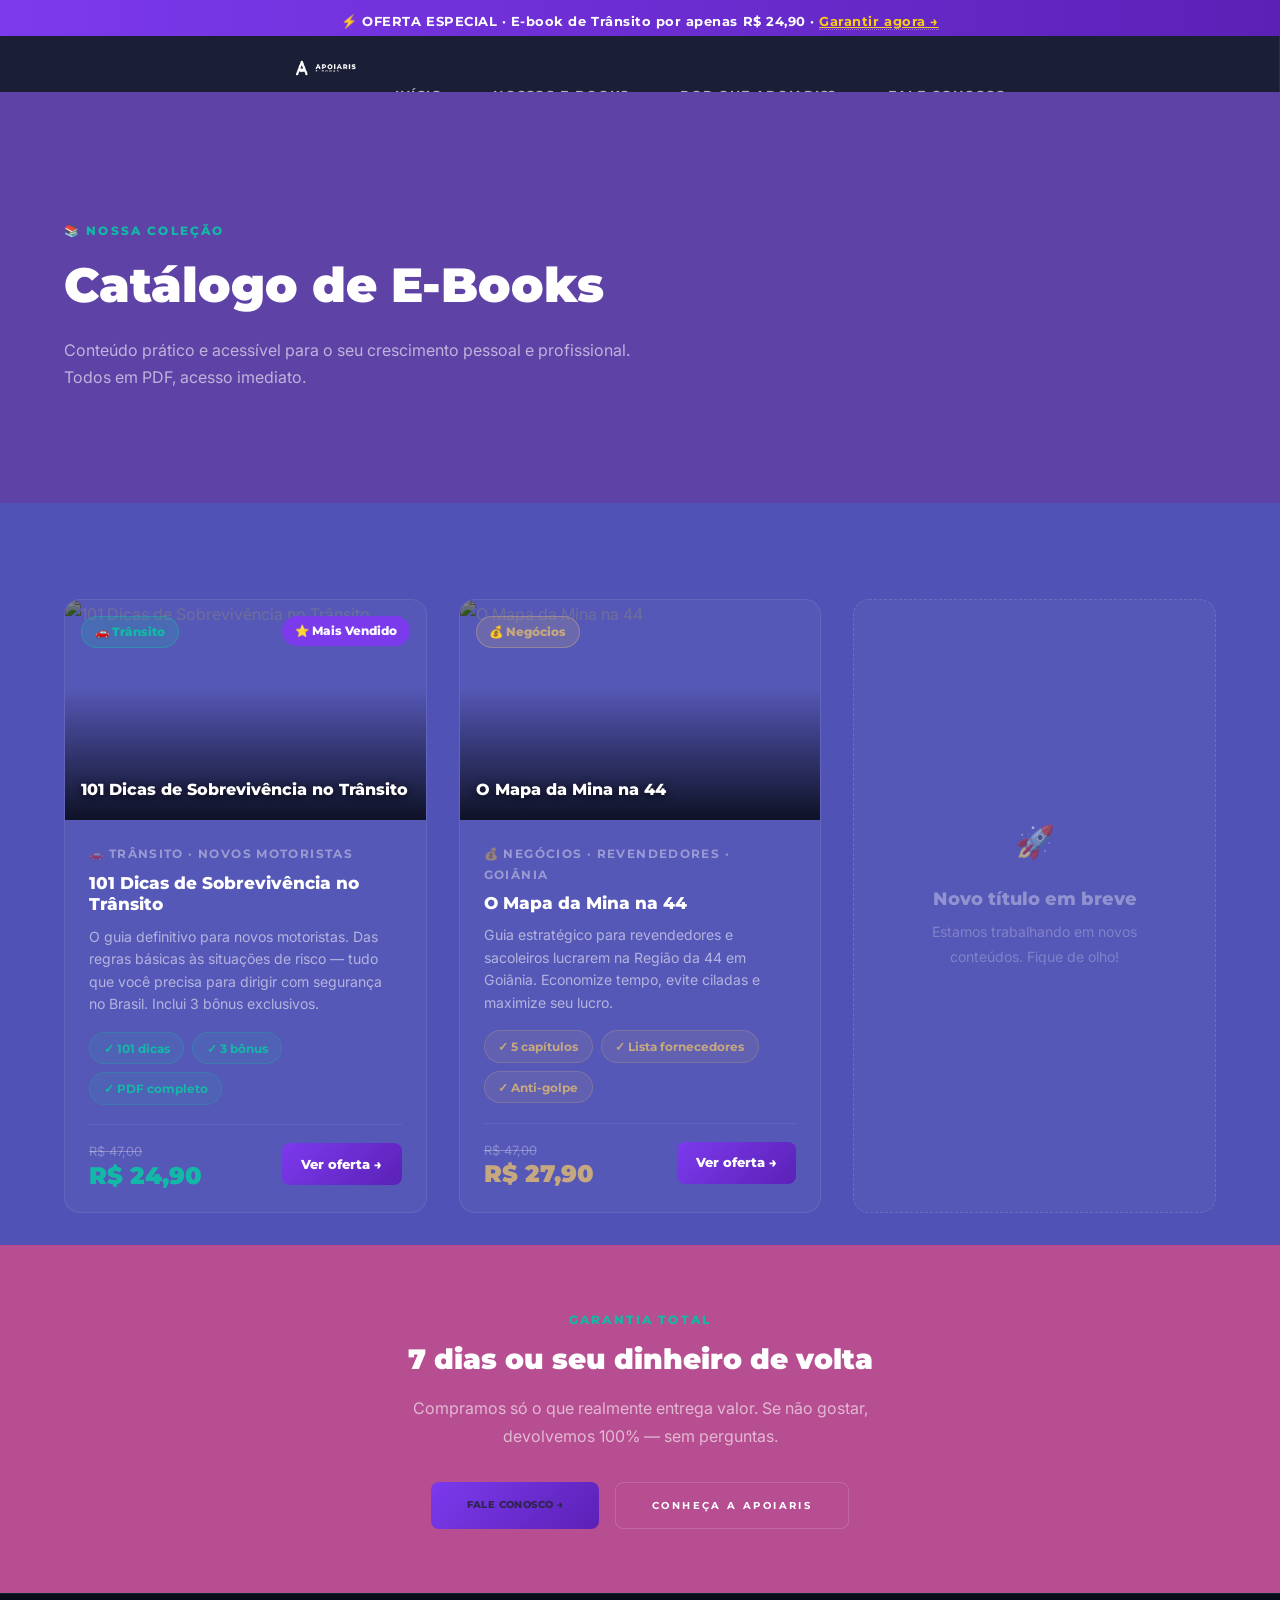
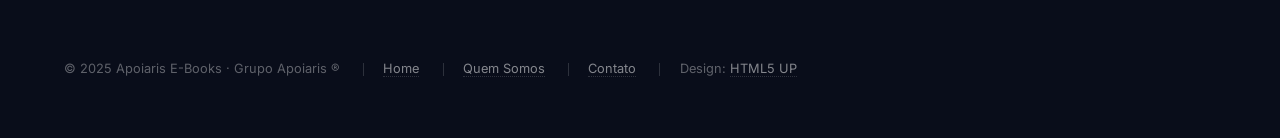
==== commit 8e868636: "Add files via upload" ====
--- a/catalogo.html
+++ b/catalogo.html
@@ -1,33 +1,14 @@
-<!DOCTYPE html>
+<!DOCTYPE HTML>
 <html lang="pt-BR">
 <head>
-  <meta charset="UTF-8" />
-  <meta name="viewport" content="width=device-width, initial-scale=1.0"/>
-  <meta name="description" content="Catálogo Apoiaris E-Books — Explore nossa coleção de conteúdos práticos."/>
   <title>Catálogo — Apoiaris E-Books</title>
-  <link rel="stylesheet" href="css/style.css" />
+  <meta charset="utf-8" />
+  <meta name="viewport" content="width=device-width, initial-scale=1, user-scalable=no" />
+  <meta name="description" content="Catálogo Apoiaris E-Books — Explore nossa coleção de conteúdos práticos." />
+  <link rel="stylesheet" href="assets/css/main.css" />
   <link rel="preconnect" href="https://fonts.googleapis.com">
-  <link href="https://fonts.googleapis.com/css2?family=Montserrat:wght@400;600;700;800&family=Inter:wght@400;500;600;700;800&display=swap" rel="stylesheet">
-  <style>
-    .filtro-btn {
-      background: rgba(255,255,255,0.05);
-      border: 1.5px solid rgba(255,255,255,0.12);
-      border-radius: 100px;
-      padding: 0.4rem 1rem;
-      font-size: 0.83rem;
-      font-weight: 600;
-      font-family: 'Montserrat', sans-serif;
-      cursor: pointer;
-      color: rgba(255,255,255,0.70);
-      transition: all 0.2s;
-    }
-    .filtro-btn:hover, .filtro-ativo {
-      background: #7C3AED;
-      color: #fff;
-      border-color: #7C3AED;
-      box-shadow: 0 0 16px rgba(124,58,237,0.35);
-    }
-  </style>
+  <link href="https://fonts.googleapis.com/css2?family=Montserrat:wght@400;600;700;800;900&family=Inter:wght@400;500;600&display=swap" rel="stylesheet">
+  <noscript><link rel="stylesheet" href="assets/css/noscript.css" /></noscript>
   <!-- Meta Pixel -->
   <script>
   !function(f,b,e,v,n,t,s){if(f.fbq)return;n=f.fbq=function(){n.callMethod?
@@ -42,237 +23,268 @@
   </script>
   <noscript><img height="1" width="1" style="display:none"
   src="https://www.facebook.com/tr?id=1538312574315932&ev=PageView&noscript=1"/></noscript>
-  <!-- Fim Meta Pixel -->
+  <style>
+    .ebook-grid {
+      display: grid;
+      grid-template-columns: repeat(auto-fit, minmax(300px, 1fr));
+      gap: 2rem;
+      margin-top: 2rem;
+    }
+    .ebook-card {
+      background: rgba(255,255,255,0.04);
+      border: 1px solid rgba(255,255,255,0.08);
+      border-radius: 16px;
+      overflow: hidden;
+      transition: transform 0.25s, box-shadow 0.25s;
+    }
+    .ebook-card:hover {
+      transform: translateY(-6px);
+      box-shadow: 0 20px 50px rgba(0,0,0,0.4);
+    }
+    .ebook-img {
+      position: relative;
+      height: 220px;
+      overflow: hidden;
+    }
+    .ebook-img img {
+      width: 100%; height: 100%;
+      object-fit: cover;
+      filter: brightness(0.5);
+      transition: filter 0.3s;
+    }
+    .ebook-card:hover .ebook-img img { filter: brightness(0.65); }
+    .ebook-img-overlay {
+      position: absolute; inset: 0;
+      background: linear-gradient(to top, rgba(10,14,30,0.95) 0%, transparent 60%);
+    }
+    .ebook-badge-cat {
+      position: absolute; top: 1rem; left: 1rem;
+      background: rgba(20,184,166,0.2);
+      border: 1px solid rgba(20,184,166,0.45);
+      color: #14B8A6;
+      font-size: 0.72rem; font-weight: 800;
+      font-family: 'Montserrat', sans-serif;
+      padding: 0.3rem 0.8rem; border-radius: 100px;
+    }
+    .ebook-badge-hot {
+      position: absolute; top: 1rem; right: 1rem;
+      background: #7C3AED;
+      color: #fff;
+      font-size: 0.72rem; font-weight: 800;
+      font-family: 'Montserrat', sans-serif;
+      padding: 0.3rem 0.8rem; border-radius: 100px;
+    }
+    .ebook-img-title {
+      position: absolute; bottom: 1rem; left: 1rem; right: 1rem;
+      font-family: 'Montserrat', sans-serif;
+      font-weight: 800; font-size: 1rem;
+      color: #fff; text-shadow: 0 2px 8px rgba(0,0,0,0.8);
+    }
+    .ebook-body { padding: 1.5rem; }
+    .ebook-cat-label {
+      font-size: 0.72rem; font-weight: 700;
+      color: rgba(255,255,255,0.40);
+      letter-spacing: 0.12em; text-transform: uppercase;
+      font-family: 'Montserrat', sans-serif;
+      margin-bottom: 0.5rem;
+    }
+    .ebook-body h3 {
+      font-family: 'Montserrat', sans-serif;
+      font-size: 1.05rem; font-weight: 800;
+      color: #fff; margin-bottom: 0.6rem; line-height: 1.3;
+    }
+    .ebook-body p {
+      font-size: 0.88rem; color: rgba(255,255,255,0.55);
+      line-height: 1.6; margin-bottom: 1rem;
+    }
+    .ebook-footer {
+      display: flex; align-items: center;
+      justify-content: space-between;
+      margin-top: 1rem;
+      padding-top: 1rem;
+      border-top: 1px solid rgba(255,255,255,0.07);
+    }
+    .ebook-preco-de {
+      font-size: 0.8rem; color: rgba(255,255,255,0.3);
+      text-decoration: line-through;
+    }
+    .ebook-preco-por {
+      font-size: 1.5rem; font-weight: 900;
+      color: #14B8A6; font-family: 'Montserrat', sans-serif;
+      line-height: 1;
+    }
+    .btn-ver {
+      background: linear-gradient(135deg, #7C3AED, #5B21B6);
+      color: #fff; border: none;
+      font-family: 'Montserrat', sans-serif;
+      font-size: 0.82rem; font-weight: 800;
+      padding: 0.6rem 1.2rem; border-radius: 8px;
+      text-decoration: none;
+      transition: transform 0.2s, box-shadow 0.2s;
+      display: inline-block;
+    }
+    .btn-ver:hover {
+      transform: translateY(-2px);
+      box-shadow: 0 8px 20px rgba(124,58,237,0.45);
+      color: #fff;
+    }
+    .coming-soon {
+      background: rgba(255,255,255,0.04);
+      border: 1.5px dashed rgba(255,255,255,0.12);
+      border-radius: 16px;
+      padding: 2.5rem;
+      text-align: center;
+      display: flex; flex-direction: column;
+      align-items: center; justify-content: center;
+      min-height: 200px;
+    }
+    .coming-soon .icon { font-size: 2rem; margin-bottom: 1rem; }
+    .coming-soon h3 {
+      font-family: 'Montserrat', sans-serif;
+      font-weight: 800; color: rgba(255,255,255,0.35);
+      margin-bottom: 0.5rem;
+    }
+    .coming-soon p { color: rgba(255,255,255,0.25); font-size: 0.88rem; }
+  </style>
 </head>
-<body>
-
-  <div class="top-bar">
-    ⚡ <span>OFERTAS ESPECIAIS</span> · Dois e-books disponíveis ·
-    <a href="catalogo/transitosemmedo.html" style="color:#FFD700; text-decoration:underline;">Ver agora →</a>
+<body class="is-preload">
+
+  <div class="oferta-bar">
+    ⚡ <strong>OFERTA ESPECIAL</strong> · E-book de Trânsito por apenas R$ 24,90 ·
+    <a href="catalogo/transitosemmedo.html">Garantir agora →</a>
   </div>
 
-  <nav class="navbar">
-    <a href="index.html" class="navbar-logo">
-      <img src="assets/logos/logo-horizontal-transparente.png" alt="Apoiaris E-Books" />
-    </a>
-    <button class="menu-toggle" onclick="toggleMenu()" aria-label="Menu">☰</button>
-    <ul class="nav-links" id="navLinks">
-      <li><a href="index.html">Home</a></li>
-      <li><a href="quem-somos.html">Quem Somos</a></li>
-      <li><a href="catalogo.html" class="active">Catálogo</a></li>
-      <li><a href="contato.html">Contato</a></li>
-      <li><a href="catalogo/transitosemmedo.html" class="nav-cta">Ver E-Books</a></li>
-    </ul>
-  </nav>
-
-  <section class="page-hero">
-    <p style="color:#14B8A6; font-size:0.75rem; font-weight:700; letter-spacing:0.16em; text-transform:uppercase; font-family:'Montserrat',sans-serif; margin-bottom:0.6rem;">📚 Nossa Coleção</p>
-    <h1>Catálogo de E-Books</h1>
-    <p>Conteúdo prático e acessível para o seu crescimento pessoal e profissional.</p>
+  <section id="sidebar">
+    <div class="inner">
+      <div class="sidebar-logo">
+        <img src="assets/logos/logo-horizontal-transparente.png" alt="Apoiaris E-Books" />
+      </div>
+      <nav>
+        <ul>
+          <li><a href="index.html">Início</a></li>
+          <li><a href="../index.html#ebooks">Nossos E-Books</a></li>
+          <li><a href="../index.html#beneficios">Por que Apoiaris?</a></li>
+          <li><a href="../index.html#contato">Fale Conosco</a></li>
+        </ul>
+      </nav>
+    </div>
   </section>
 
-  <!-- FILTROS -->
-  <div style="background:rgba(255,255,255,0.02); border-bottom:1px solid rgba(255,255,255,0.06); padding:1rem 2rem;">
-    <div style="max-width:1100px; margin:0 auto; display:flex; gap:0.75rem; flex-wrap:wrap; align-items:center;">
-      <span style="font-size:0.82rem; color:#64748B; font-weight:600; font-family:'Montserrat',sans-serif;">Filtrar:</span>
-      <button onclick="filtrar('todos')"    class="filtro-btn filtro-ativo" id="btn-todos">Todos</button>
-      <button onclick="filtrar('transito')" class="filtro-btn" id="btn-transito">🚗 Trânsito</button>
-      <button onclick="filtrar('negocios')" class="filtro-btn" id="btn-negocios">💰 Negócios</button>
-      <button onclick="filtrar('seguranca')" class="filtro-btn" id="btn-seguranca">🛡️ Segurança</button>
-    </div>
+  <div id="wrapper">
+
+    <!-- HERO -->
+    <section class="wrapper style1 fade-up" style="padding: 4rem 0 3rem;">
+      <div class="inner">
+        <p style="color:#14B8A6; font-size:0.75rem; font-weight:800; letter-spacing:0.18em; text-transform:uppercase; font-family:'Montserrat',sans-serif; margin-bottom:0.5rem;">📚 Nossa Coleção</p>
+        <h1 style="font-family:'Montserrat',sans-serif; font-size:clamp(1.8rem,4vw,3rem); font-weight:900; color:#fff; margin-bottom:1rem;">Catálogo de E-Books</h1>
+        <p style="color:rgba(255,255,255,0.60); max-width:580px; font-size:1rem; line-height:1.7;">Conteúdo prático e acessível para o seu crescimento pessoal e profissional. Todos em PDF, acesso imediato.</p>
+      </div>
+    </section>
+
+    <!-- GRID DE E-BOOKS -->
+    <section class="wrapper style2 fade-up">
+      <div class="inner">
+        <div class="ebook-grid">
+
+          <!-- E-Book 1 — Trânsito -->
+          <div class="ebook-card">
+            <div class="ebook-img">
+              <img src="https://images.unsplash.com/photo-1489824904134-891ab64532f1?w=600&q=80&auto=format&fit=crop&crop=center" alt="101 Dicas de Sobrevivência no Trânsito" />
+              <div class="ebook-img-overlay"></div>
+              <div class="ebook-badge-cat">🚗 Trânsito</div>
+              <div class="ebook-badge-hot">⭐ Mais Vendido</div>
+              <div class="ebook-img-title">101 Dicas de Sobrevivência no Trânsito</div>
+            </div>
+            <div class="ebook-body">
+              <div class="ebook-cat-label">🚗 Trânsito · Novos Motoristas</div>
+              <h3>101 Dicas de Sobrevivência no Trânsito</h3>
+              <p>O guia definitivo para novos motoristas. Das regras básicas às situações de risco — tudo que você precisa para dirigir com segurança no Brasil. Inclui 3 bônus exclusivos.</p>
+              <div class="pill-list">
+                <span class="pill-item">✓ 101 dicas</span>
+                <span class="pill-item">✓ 3 bônus</span>
+                <span class="pill-item">✓ PDF completo</span>
+              </div>
+              <div class="ebook-footer">
+                <div>
+                  <div class="ebook-preco-de">R$ 47,00</div>
+                  <div class="ebook-preco-por">R$ 24,90</div>
+                </div>
+                <a href="catalogo/transitosemmedo.html" class="btn-ver" onclick="fbq('track','ViewContent',{content_name:'101 Dicas Transito',value:24.90,currency:'BRL'})">Ver oferta →</a>
+              </div>
+            </div>
+          </div>
+
+          <!-- E-Book 2 — Mapa da Mina -->
+          <div class="ebook-card">
+            <div class="ebook-img">
+              <img src="https://images.unsplash.com/photo-1441984904996-e0b6ba687e04?w=600&q=80&auto=format&fit=crop&crop=center" alt="O Mapa da Mina na 44" />
+              <div class="ebook-img-overlay"></div>
+              <div class="ebook-badge-cat" style="background:rgba(197,168,128,0.2); border-color:rgba(197,168,128,0.45); color:#C5A880;">💰 Negócios</div>
+              <div class="ebook-img-title">O Mapa da Mina na 44</div>
+            </div>
+            <div class="ebook-body">
+              <div class="ebook-cat-label">💰 Negócios · Revendedores · Goiânia</div>
+              <h3>O Mapa da Mina na 44</h3>
+              <p>Guia estratégico para revendedores e sacoleiros lucrarem na Região da 44 em Goiânia. Economize tempo, evite ciladas e maximize seu lucro.</p>
+              <div class="pill-list">
+                <span class="pill-item" style="background:rgba(197,168,128,0.10); border-color:rgba(197,168,128,0.28); color:#C5A880;">✓ 5 capítulos</span>
+                <span class="pill-item" style="background:rgba(197,168,128,0.10); border-color:rgba(197,168,128,0.28); color:#C5A880;">✓ Lista fornecedores</span>
+                <span class="pill-item" style="background:rgba(197,168,128,0.10); border-color:rgba(197,168,128,0.28); color:#C5A880;">✓ Anti-golpe</span>
+              </div>
+              <div class="ebook-footer">
+                <div>
+                  <div class="ebook-preco-de">R$ 47,00</div>
+                  <div class="ebook-preco-por" style="color:#C5A880;">R$ 27,90</div>
+                </div>
+                <a href="catalogo/mapadamina44.html" class="btn-ver" onclick="fbq('track','ViewContent',{content_name:'Mapa da Mina na 44',value:27.90,currency:'BRL'})">Ver oferta →</a>
+              </div>
+            </div>
+          </div>
+
+          <!-- Em breve -->
+          <div class="coming-soon">
+            <div class="icon">🚀</div>
+            <h3>Novo título em breve</h3>
+            <p>Estamos trabalhando em novos conteúdos. Fique de olho!</p>
+          </div>
+
+        </div>
+      </div>
+    </section>
+
+    <!-- CTA -->
+    <section class="wrapper style3 fade-up">
+      <div class="inner" style="text-align:center;">
+        <p style="color:#14B8A6; font-size:0.75rem; font-weight:800; letter-spacing:0.18em; text-transform:uppercase; font-family:'Montserrat',sans-serif; margin-bottom:0.5rem;">Garantia Total</p>
+        <h2 style="font-family:'Montserrat',sans-serif; font-weight:900; color:#fff;">7 dias ou seu dinheiro de volta</h2>
+        <p style="color:rgba(255,255,255,0.60); max-width:500px; margin:0 auto 2rem;">Compramos só o que realmente entrega valor. Se não gostar, devolvemos 100% — sem perguntas.</p>
+        <ul class="actions" style="justify-content:center;">
+          <li><a href="../index.html#contato" class="button primary">Fale Conosco →</a></li>
+          <li><a href="quem-somos.html" class="button">Conheça a Apoiaris</a></li>
+        </ul>
+      </div>
+    </section>
+
   </div>
 
-  <section class="section">
-
-    <!-- GRID PRINCIPAL: 2 COLUNAS -->
-    <div style="display:grid; grid-template-columns:repeat(auto-fit,minmax(300px,1fr)); gap:2rem; margin-bottom:3rem;" id="ebooksGrid">
-
-      <!-- ── E-BOOK 1: TRÂNSITO ── -->
-      <div class="ebook-card" data-categoria="transito" style="display:flex;">
-        <div class="ebook-cover" style="padding:0; min-height:260px; position:relative;">
-          <img src="https://images.unsplash.com/photo-1449965408869-eaa3f722e40d?w=600&q=80&auto=format&fit=crop"
-               alt="101 Dicas de Sobrevivência no Trânsito"
-               style="width:100%; height:260px; object-fit:cover; display:block; filter:brightness(0.45);" />
-          <div style="position:absolute; inset:0; background:linear-gradient(to top, #131929 0%, transparent 55%);"></div>
-          <span class="ebook-badge" style="top:12px; right:12px;">⭐ Mais Vendido</span>
-          <div style="position:absolute; top:12px; left:12px; background:rgba(20,184,166,0.25); border:1px solid rgba(20,184,166,0.4); color:#14B8A6; font-size:0.7rem; font-weight:700; font-family:'Montserrat',sans-serif; padding:0.25rem 0.7rem; border-radius:100px;">🚗 Trânsito</div>
-          <div style="position:absolute; bottom:1rem; left:1rem; right:1rem;">
-            <p style="color:#fff; font-weight:800; font-family:'Montserrat',sans-serif; font-size:1rem; text-shadow:0 2px 6px rgba(0,0,0,0.8);">101 Dicas de Sobrevivência no Trânsito</p>
-          </div>
-        </div>
-        <div class="ebook-info">
-          <span class="ebook-category">🚗 Trânsito · Novos Motoristas</span>
-          <h3>101 Dicas de Sobrevivência no Trânsito</h3>
-          <p>O guia definitivo para novos motoristas. Das regras básicas às situações de risco — tudo que você precisa para dirigir com segurança no Brasil. Inclui 3 bônus exclusivos.</p>
-          <div style="display:flex; gap:0.5rem; flex-wrap:wrap; margin-bottom:1rem;">
-            <span style="background:rgba(20,184,166,0.12); border:1px solid rgba(20,184,166,0.25); color:#14B8A6; padding:0.2rem 0.7rem; border-radius:100px; font-size:0.75rem; font-weight:600; font-family:'Montserrat',sans-serif;">✓ 101 dicas</span>
-            <span style="background:rgba(20,184,166,0.12); border:1px solid rgba(20,184,166,0.25); color:#14B8A6; padding:0.2rem 0.7rem; border-radius:100px; font-size:0.75rem; font-weight:600; font-family:'Montserrat',sans-serif;">✓ 3 bônus</span>
-            <span style="background:rgba(20,184,166,0.12); border:1px solid rgba(20,184,166,0.25); color:#14B8A6; padding:0.2rem 0.7rem; border-radius:100px; font-size:0.75rem; font-weight:600; font-family:'Montserrat',sans-serif;">✓ PDF completo</span>
-          </div>
-          <div class="ebook-footer">
-            <div class="ebook-price">R$ 24,90<span>+ 3 bônus grátis</span></div>
-            <a href="catalogo/transitosemmedo.html" class="btn-comprar">Ver oferta →</a>
-          </div>
-        </div>
-      </div>
-
-      <!-- ── E-BOOK 2: MAPA DA MINA ── -->
-      <div class="ebook-card" data-categoria="negocios" style="display:flex;">
-        <div class="ebook-cover" style="padding:0; min-height:260px; position:relative;">
-          <img src="https://images.unsplash.com/photo-1441986300917-64674bd600d8?w=600&q=80&auto=format&fit=crop"
-               alt="O Mapa da Mina na 44"
-               style="width:100%; height:260px; object-fit:cover; display:block; filter:brightness(0.45);" />
-          <div style="position:absolute; inset:0; background:linear-gradient(to top, #131929 0%, transparent 55%);"></div>
-          <span class="ebook-badge" style="top:12px; right:12px; background:#f97316;">🔥 Novo</span>
-          <div style="position:absolute; top:12px; left:12px; background:rgba(234,179,8,0.20); border:1px solid rgba(234,179,8,0.4); color:#eab308; font-size:0.7rem; font-weight:700; font-family:'Montserrat',sans-serif; padding:0.25rem 0.7rem; border-radius:100px;">💰 Negócios · Goiânia</div>
-          <div style="position:absolute; bottom:1rem; left:1rem; right:1rem;">
-            <p style="color:#eab308; font-weight:900; font-family:'Montserrat',sans-serif; font-size:1.1rem; text-shadow:0 2px 6px rgba(0,0,0,0.9); line-height:1.15;">O MAPA DA MINA NA 44</p>
-            <p style="color:#fff; font-size:0.78rem; font-weight:600; font-family:'Montserrat',sans-serif; margin-top:0.2rem;">GOIÂNIA</p>
-          </div>
-        </div>
-        <div class="ebook-info">
-          <span class="ebook-category">💰 Negócios · Revendedores · Goiânia</span>
-          <h3>O Mapa da Mina na 44</h3>
-          <p>Guia estratégico para revendedores e sacoleiros lucrarem na Região da 44. Economize 3 dias de caminhada, evite golpes e acesse a lista secreta de fornecedores.</p>
-          <div style="display:flex; gap:0.5rem; flex-wrap:wrap; margin-bottom:1rem;">
-            <span style="background:rgba(234,179,8,0.12); border:1px solid rgba(234,179,8,0.25); color:#eab308; padding:0.2rem 0.7rem; border-radius:100px; font-size:0.75rem; font-weight:600; font-family:'Montserrat',sans-serif;">✓ 5 capítulos</span>
-            <span style="background:rgba(234,179,8,0.12); border:1px solid rgba(234,179,8,0.25); color:#eab308; padding:0.2rem 0.7rem; border-radius:100px; font-size:0.75rem; font-weight:600; font-family:'Montserrat',sans-serif;">✓ Lista fornecedores</span>
-            <span style="background:rgba(234,179,8,0.12); border:1px solid rgba(234,179,8,0.25); color:#eab308; padding:0.2rem 0.7rem; border-radius:100px; font-size:0.75rem; font-weight:600; font-family:'Montserrat',sans-serif;">✓ Anti-golpe</span>
-          </div>
-          <div class="ebook-footer">
-            <div class="ebook-price">R$ 27,90<span>acesso imediato</span></div>
-            <a href="catalogo/mapadamina44.html" class="btn-comprar" style="background:linear-gradient(135deg,#f97316,#ea580c);">Ver oferta →</a>
-          </div>
-        </div>
-      </div>
-
-    </div><!-- /grid principal -->
-
-    <!-- ── BÔNUS DA SÉRIE TRÂNSITO ── -->
-    <div style="margin-bottom:2rem;">
-      <p style="color:#14B8A6; font-size:0.75rem; font-weight:700; letter-spacing:0.14em; text-transform:uppercase; font-family:'Montserrat',sans-serif; margin-bottom:1rem; text-align:center;">🎁 Bônus incluídos na série Trânsito</p>
-      <div class="ebooks-grid" style="grid-template-columns:repeat(auto-fit,minmax(220px,1fr));">
-
-        <div class="ebook-card" data-categoria="transito">
-          <div class="ebook-cover" style="padding:0; min-height:160px; position:relative;">
-            <img src="https://images.unsplash.com/photo-1590674899484-d5640e854abe?w=600&q=80&auto=format&fit=crop"
-                 alt="Guia de Multas"
-                 style="width:100%; height:160px; object-fit:cover; display:block; filter:brightness(0.45);" />
-            <div style="position:absolute; inset:0; background:linear-gradient(to top, #131929 0%, transparent 55%);"></div>
-            <span class="ebook-badge" style="top:10px; right:10px; background:#C5A880;">🎁 Bônus</span>
-          </div>
-          <div class="ebook-info" style="padding:1.2rem;">
-            <span class="ebook-category">📋 Bônus 1</span>
-            <h3 style="font-size:0.95rem;">Guia de Bolso: Multas que Mais Pegam o Novato</h3>
-            <div class="ebook-footer">
-              <div class="ebook-price"><span style="color:#14B8A6; font-size:0.88rem; font-weight:800;">Incluso no pacote</span></div>
-              <a href="catalogo/transitosemmedo.html" class="btn-comprar" style="font-size:0.8rem; padding:0.5rem 1rem;">Ver →</a>
-            </div>
-          </div>
-        </div>
-
-        <div class="ebook-card" data-categoria="seguranca">
-          <div class="ebook-cover" style="padding:0; min-height:160px; position:relative;">
-            <img src="https://images.unsplash.com/photo-1612349317150-e413f6a5b16d?w=600&q=80&auto=format&fit=crop"
-                 alt="Primeiros Socorros"
-                 style="width:100%; height:160px; object-fit:cover; display:block; filter:brightness(0.45);" />
-            <div style="position:absolute; inset:0; background:linear-gradient(to top, #131929 0%, transparent 55%);"></div>
-            <span class="ebook-badge" style="top:10px; right:10px; background:#C5A880;">🎁 Bônus</span>
-          </div>
-          <div class="ebook-info" style="padding:1.2rem;">
-            <span class="ebook-category">🩺 Bônus 2</span>
-            <h3 style="font-size:0.95rem;">Primeiros Socorros no Trânsito</h3>
-            <div class="ebook-footer">
-              <div class="ebook-price"><span style="color:#14B8A6; font-size:0.88rem; font-weight:800;">Incluso no pacote</span></div>
-              <a href="catalogo/transitosemmedo.html" class="btn-comprar" style="font-size:0.8rem; padding:0.5rem 1rem;">Ver →</a>
-            </div>
-          </div>
-        </div>
-
-        <div class="ebook-card" data-categoria="transito">
-          <div class="ebook-cover" style="padding:0; min-height:160px; position:relative;">
-            <img src="https://images.unsplash.com/photo-1558981806-ec527fa84c39?w=600&q=80&auto=format&fit=crop"
-                 alt="Direção Defensiva"
-                 style="width:100%; height:160px; object-fit:cover; display:block; filter:brightness(0.45);" />
-            <div style="position:absolute; inset:0; background:linear-gradient(to top, #131929 0%, transparent 55%);"></div>
-            <span class="ebook-badge" style="top:10px; right:10px; background:#C5A880;">🎁 Bônus</span>
-          </div>
-          <div class="ebook-info" style="padding:1.2rem;">
-            <span class="ebook-category">🛡️ Bônus 3</span>
-            <h3 style="font-size:0.95rem;">Direção Defensiva — 30 Dicas</h3>
-            <div class="ebook-footer">
-              <div class="ebook-price"><span style="color:#14B8A6; font-size:0.88rem; font-weight:800;">Incluso no pacote</span></div>
-              <a href="catalogo/transitosemmedo.html" class="btn-comprar" style="font-size:0.8rem; padding:0.5rem 1rem;">Ver →</a>
-            </div>
-          </div>
-        </div>
-
-      </div>
-    </div>
-
-    <!-- ── CTA DUPLO ── -->
-    <div style="display:grid; grid-template-columns:repeat(auto-fit,minmax(280px,1fr)); gap:1.5rem; margin-top:1rem;">
-
-      <div style="background:linear-gradient(135deg,rgba(20,184,166,0.12),rgba(20,184,166,0.04)); border-radius:16px; padding:2rem; border:1px solid rgba(20,184,166,0.25); text-align:center;">
-        <p style="color:#14B8A6; font-size:0.75rem; font-weight:700; letter-spacing:0.12em; text-transform:uppercase; font-family:'Montserrat',sans-serif; margin-bottom:0.5rem;">🚗 Série Trânsito</p>
-        <h3 style="font-size:1.2rem; font-weight:800; font-family:'Montserrat',sans-serif; margin-bottom:0.5rem; color:#fff;">E-book + 3 Bônus por R$ 24,90</h3>
-        <p style="color:#94A3B8; font-size:0.88rem; margin-bottom:1.2rem;">Para novos motoristas que querem dirigir com segurança e confiança.</p>
-        <a href="catalogo/transitosemmedo.html" class="btn-primary btn-pulse">Garantir o Pacote →</a>
-      </div>
-
-      <div style="background:linear-gradient(135deg,rgba(249,115,22,0.12),rgba(249,115,22,0.04)); border-radius:16px; padding:2rem; border:1px solid rgba(249,115,22,0.25); text-align:center;">
-        <p style="color:#f97316; font-size:0.75rem; font-weight:700; letter-spacing:0.12em; text-transform:uppercase; font-family:'Montserrat',sans-serif; margin-bottom:0.5rem;">💰 Negócios Goiânia</p>
-        <h3 style="font-size:1.2rem; font-weight:800; font-family:'Montserrat',sans-serif; margin-bottom:0.5rem; color:#fff;">Mapa da Mina + Fornecedores por R$ 27,90</h3>
-        <p style="color:#94A3B8; font-size:0.88rem; margin-bottom:1.2rem;">Para revendedores que querem lucrar mais na Região da 44.</p>
-        <a href="catalogo/mapadamina44.html" style="display:inline-block; background:linear-gradient(135deg,#f97316,#ea580c); color:#fff; padding:0.85rem 2rem; border-radius:8px; font-weight:700; font-size:0.97rem; font-family:'Montserrat',sans-serif; transition:box-shadow 0.2s; box-shadow:0 0 20px rgba(249,115,22,0.35);">Garantir o Acesso →</a>
-      </div>
-
-    </div>
-
-  </section>
-
-  <footer class="footer">
-    <div class="footer-grid">
-      <div class="footer-brand">
-        <img src="assets/logos/logo-horizontal-transparente.png" alt="Apoiaris E-Books" style="filter:brightness(0) invert(1);" />
-        <p>Conhecimento prático a um clique de distância.</p>
-      </div>
-      <div class="footer-col">
-        <h4>Navegação</h4>
-        <ul>
-          <li><a href="index.html">Home</a></li>
-          <li><a href="quem-somos.html">Quem Somos</a></li>
-          <li><a href="catalogo.html">Catálogo</a></li>
-          <li><a href="contato.html">Contato</a></li>
-        </ul>
-      </div>
-      <div class="footer-col">
-        <h4>E-Books</h4>
-        <ul>
-          <li><a href="catalogo/transitosemmedo.html">101 Dicas de Trânsito</a></li>
-          <li><a href="catalogo/mapadamina44.html">Mapa da Mina na 44</a></li>
-        </ul>
-        <div class="social-links" style="margin-top:1rem;">
-          <a href="#" class="social-btn">📸</a>
-          <a href="#" class="social-btn">📘</a>
-          <a href="#" class="social-btn">💬</a>
-        </div>
-      </div>
-    </div>
-    <div class="footer-bottom">
-      <p>© 2025 Apoiaris E-Books · <span>Uma empresa do Grupo Apoiaris ®</span></p>
+  <footer id="footer" class="wrapper style1-alt">
+    <div class="inner">
+      <ul class="menu">
+        <li>© 2025 Apoiaris E-Books · Grupo Apoiaris ®</li>
+        <li><a href="index.html">Home</a></li>
+        <li><a href="quem-somos.html">Quem Somos</a></li>
+        <li><a href="../index.html#contato">Contato</a></li>
+        <li>Design: <a href="http://html5up.net" target="_blank">HTML5 UP</a></li>
+      </ul>
     </div>
   </footer>
 
-  <script src="js/main.js"></script>
-  <script>
-    function filtrar(cat) {
-      document.querySelectorAll('.filtro-btn').forEach(b => b.classList.remove('filtro-ativo'));
-      document.getElementById('btn-' + cat).classList.add('filtro-ativo');
-      document.querySelectorAll('[data-categoria]').forEach(card => {
-        card.style.display = (cat === 'todos' || card.dataset.categoria === cat) ? 'flex' : 'none';
-      });
-    }
-  </script>
+  <script src="assets/js/jquery.min.js"></script>
+  <script src="assets/js/jquery.scrollex.min.js"></script>
+  <script src="assets/js/jquery.scrolly.min.js"></script>
+  <script src="assets/js/browser.min.js"></script>
+  <script src="assets/js/breakpoints.min.js"></script>
+  <script src="assets/js/util.js"></script>
+  <script src="assets/js/main.js"></script>
 </body>
 </html>
--- a/assets/css/main.css
+++ b/assets/css/main.css
@@ -0,0 +1,4102 @@
+@import url(fontawesome-all.min.css);
+
+/*
+	Hyperspace by HTML5 UP
+	html5up.net | @ajlkn
+	Free for personal and commercial use under the CCA 3.0 license (html5up.net/license)
+*/
+
+html, body, div, span, applet, object,
+iframe, h1, h2, h3, h4, h5, h6, p, blockquote,
+pre, a, abbr, acronym, address, big, cite,
+code, del, dfn, em, img, ins, kbd, q, s, samp,
+small, strike, strong, sub, sup, tt, var, b,
+u, i, center, dl, dt, dd, ol, ul, li, fieldset,
+form, label, legend, table, caption, tbody,
+tfoot, thead, tr, th, td, article, aside,
+canvas, details, embed, figure, figcaption,
+footer, header, hgroup, menu, nav, output, ruby,
+section, summary, time, mark, audio, video {
+	margin: 0;
+	padding: 0;
+	border: 0;
+	font-size: 100%;
+	font: inherit;
+	vertical-align: baseline;}
+
+article, aside, details, figcaption, figure,
+footer, header, hgroup, menu, nav, section {
+	display: block;}
+
+body {
+	line-height: 1;
+}
+
+ol, ul {
+	list-style: none;
+}
+
+blockquote, q {
+	quotes: none;
+}
+
+	blockquote:before, blockquote:after, q:before, q:after {
+		content: '';
+		content: none;
+	}
+
+table {
+	border-collapse: collapse;
+	border-spacing: 0;
+}
+
+body {
+	-webkit-text-size-adjust: none;
+}
+
+mark {
+	background-color: transparent;
+	color: inherit;
+}
+
+input::-moz-focus-inner {
+	border: 0;
+	padding: 0;
+}
+
+input, select, textarea {
+	-moz-appearance: none;
+	-webkit-appearance: none;
+	-ms-appearance: none;
+	appearance: none;
+}
+
+/* Basic */
+
+	@-ms-viewport {
+		width: device-width;
+	}
+
+	body {
+		-ms-overflow-style: scrollbar;
+	}
+
+	@media screen and (max-width: 480px) {
+
+		html, body {
+			min-width: 320px;
+		}
+
+	}
+
+	html {
+		box-sizing: border-box;
+	}
+
+	*, *:before, *:after {
+		box-sizing: inherit;
+	}
+
+	body {
+		background: #312450;
+	}
+
+		body.is-preload *, body.is-preload *:before, body.is-preload *:after {
+			-moz-animation: none !important;
+			-webkit-animation: none !important;
+			-ms-animation: none !important;
+			animation: none !important;
+			-moz-transition: none !important;
+			-webkit-transition: none !important;
+			-ms-transition: none !important;
+			transition: none !important;
+		}
+
+/* Type */
+
+	body, input, select, textarea {
+		color: rgba(255, 255, 255, 0.55);
+		font-family: Arial, Helvetica, sans-serif;
+		font-size: 16.5pt;
+		font-weight: normal;
+		line-height: 1.75;
+	}
+
+		@media screen and (max-width: 1680px) {
+
+			body, input, select, textarea {
+				font-size: 13pt;
+			}
+
+		}
+
+		@media screen and (max-width: 1280px) {
+
+			body, input, select, textarea {
+				font-size: 12pt;
+			}
+
+		}
+
+		@media screen and (max-width: 360px) {
+
+			body, input, select, textarea {
+				font-size: 11pt;
+			}
+
+		}
+
+	a {
+		-moz-transition: color 0.2s ease, border-bottom-color 0.2s ease;
+		-webkit-transition: color 0.2s ease, border-bottom-color 0.2s ease;
+		-ms-transition: color 0.2s ease, border-bottom-color 0.2s ease;
+		transition: color 0.2s ease, border-bottom-color 0.2s ease;
+		border-bottom: dotted 1px rgba(255, 255, 255, 0.35);
+		color: inherit;
+		text-decoration: none;
+	}
+
+		a:hover {
+			border-bottom-color: transparent;
+			color: #ffffff;
+		}
+
+	strong, b {
+		color: #ffffff;
+		font-weight: bold;
+	}
+
+	em, i {
+		font-style: italic;
+	}
+
+	p {
+		margin: 0 0 2em 0;
+	}
+
+	h1, h2, h3, h4, h5, h6 {
+		color: #ffffff;
+		font-weight: bold;
+		line-height: 1.5;
+		margin: 0 0 0.5em 0;
+	}
+
+		h1 a, h2 a, h3 a, h4 a, h5 a, h6 a {
+			color: inherit;
+			text-decoration: none;
+		}
+
+	h1 {
+		font-size: 2.75em;
+	}
+
+		h1.major {
+			margin: 0 0 1.3em 0;
+			position: relative;
+			padding-bottom: 0.35em;
+		}
+
+			h1.major:after {
+				background-image: -moz-linear-gradient(to right, #5e42a6, #b74e91);
+				background-image: -webkit-linear-gradient(to right, #5e42a6, #b74e91);
+				background-image: -ms-linear-gradient(to right, #5e42a6, #b74e91);
+				background-image: linear-gradient(to right, #5e42a6, #b74e91);
+				-moz-transition: max-width 0.2s ease;
+				-webkit-transition: max-width 0.2s ease;
+				-ms-transition: max-width 0.2s ease;
+				transition: max-width 0.2s ease;
+				border-radius: 0.2em;
+				bottom: 0;
+				content: '';
+				height: 0.05em;
+				position: absolute;
+				right: 0;
+				width: 100%;
+			}
+
+	h2 {
+		font-size: 1.75em;
+	}
+
+	h3 {
+		font-size: 1.1em;
+	}
+
+	h4 {
+		font-size: 1em;
+	}
+
+	h5 {
+		font-size: 0.8em;
+	}
+
+	h6 {
+		font-size: 0.6em;
+	}
+
+	@media screen and (max-width: 736px) {
+
+		h1 {
+			font-size: 2em;
+		}
+
+		h2 {
+			font-size: 1.25em;
+		}
+
+		h3 {
+			font-size: 1em;
+		}
+
+		h4 {
+			font-size: 0.8em;
+		}
+
+		h5 {
+			font-size: 0.6em;
+		}
+
+		h6 {
+			font-size: 0.6em;
+		}
+
+	}
+
+	sub {
+		font-size: 0.8em;
+		position: relative;
+		top: 0.5em;
+	}
+
+	sup {
+		font-size: 0.8em;
+		position: relative;
+		top: -0.5em;
+	}
+
+	blockquote {
+		border-left: solid 4px rgba(255, 255, 255, 0.15);
+		font-style: italic;
+		margin: 0 0 2em 0;
+		padding: 0.5em 0 0.5em 2em;
+	}
+
+	code {
+		background: rgba(255, 255, 255, 0.05);
+		border-radius: 0.25em;
+		border: solid 1px rgba(255, 255, 255, 0.15);
+		font-family: "Courier New", monospace;
+		font-size: 0.9em;
+		margin: 0 0.25em;
+		padding: 0.25em 0.65em;
+	}
+
+	pre {
+		-webkit-overflow-scrolling: touch;
+		font-family: "Courier New", monospace;
+		font-size: 0.9em;
+		margin: 0 0 2em 0;
+	}
+
+		pre code {
+			display: block;
+			line-height: 1.75em;
+			padding: 1em 1.5em;
+			overflow-x: auto;
+		}
+
+	hr {
+		border: 0;
+		border-bottom: solid 1px rgba(255, 255, 255, 0.15);
+		margin: 2em 0;
+	}
+
+		hr.major {
+			margin: 3em 0;
+		}
+
+	.align-left {
+		text-align: left;
+	}
+
+	.align-center {
+		text-align: center;
+	}
+
+	.align-right {
+		text-align: right;
+	}
+
+/* Row */
+
+	.row {
+		display: flex;
+		flex-wrap: wrap;
+		box-sizing: border-box;
+		align-items: stretch;
+	}
+
+		.row > * {
+			box-sizing: border-box;
+		}
+
+		.row.gtr-uniform > * > :last-child {
+			margin-bottom: 0;
+		}
+
+		.row.aln-left {
+			justify-content: flex-start;
+		}
+
+		.row.aln-center {
+			justify-content: center;
+		}
+
+		.row.aln-right {
+			justify-content: flex-end;
+		}
+
+		.row.aln-top {
+			align-items: flex-start;
+		}
+
+		.row.aln-middle {
+			align-items: center;
+		}
+
+		.row.aln-bottom {
+			align-items: flex-end;
+		}
+
+		.row > .imp {
+			order: -1;
+		}
+
+		.row > .col-1 {
+			width: 8.33333%;
+		}
+
+		.row > .off-1 {
+			margin-left: 8.33333%;
+		}
+
+		.row > .col-2 {
+			width: 16.66667%;
+		}
+
+		.row > .off-2 {
+			margin-left: 16.66667%;
+		}
+
+		.row > .col-3 {
+			width: 25%;
+		}
+
+		.row > .off-3 {
+			margin-left: 25%;
+		}
+
+		.row > .col-4 {
+			width: 33.33333%;
+		}
+
+		.row > .off-4 {
+			margin-left: 33.33333%;
+		}
+
+		.row > .col-5 {
+			width: 41.66667%;
+		}
+
+		.row > .off-5 {
+			margin-left: 41.66667%;
+		}
+
+		.row > .col-6 {
+			width: 50%;
+		}
+
+		.row > .off-6 {
+			margin-left: 50%;
+		}
+
+		.row > .col-7 {
+			width: 58.33333%;
+		}
+
+		.row > .off-7 {
+			margin-left: 58.33333%;
+		}
+
+		.row > .col-8 {
+			width: 66.66667%;
+		}
+
+		.row > .off-8 {
+			margin-left: 66.66667%;
+		}
+
+		.row > .col-9 {
+			width: 75%;
+		}
+
+		.row > .off-9 {
+			margin-left: 75%;
+		}
+
+		.row > .col-10 {
+			width: 83.33333%;
+		}
+
+		.row > .off-10 {
+			margin-left: 83.33333%;
+		}
+
+		.row > .col-11 {
+			width: 91.66667%;
+		}
+
+		.row > .off-11 {
+			margin-left: 91.66667%;
+		}
+
+		.row > .col-12 {
+			width: 100%;
+		}
+
+		.row > .off-12 {
+			margin-left: 100%;
+		}
+
+		.row.gtr-0 {
+			margin-top: 0;
+			margin-left: 0em;
+		}
+
+			.row.gtr-0 > * {
+				padding: 0 0 0 0em;
+			}
+
+			.row.gtr-0.gtr-uniform {
+				margin-top: 0em;
+			}
+
+				.row.gtr-0.gtr-uniform > * {
+					padding-top: 0em;
+				}
+
+		.row.gtr-25 {
+			margin-top: 0;
+			margin-left: -0.375em;
+		}
+
+			.row.gtr-25 > * {
+				padding: 0 0 0 0.375em;
+			}
+
+			.row.gtr-25.gtr-uniform {
+				margin-top: -0.375em;
+			}
+
+				.row.gtr-25.gtr-uniform > * {
+					padding-top: 0.375em;
+				}
+
+		.row.gtr-50 {
+			margin-top: 0;
+			margin-left: -0.75em;
+		}
+
+			.row.gtr-50 > * {
+				padding: 0 0 0 0.75em;
+			}
+
+			.row.gtr-50.gtr-uniform {
+				margin-top: -0.75em;
+			}
+
+				.row.gtr-50.gtr-uniform > * {
+					padding-top: 0.75em;
+				}
+
+		.row {
+			margin-top: 0;
+			margin-left: -1.5em;
+		}
+
+			.row > * {
+				padding: 0 0 0 1.5em;
+			}
+
+			.row.gtr-uniform {
+				margin-top: -1.5em;
+			}
+
+				.row.gtr-uniform > * {
+					padding-top: 1.5em;
+				}
+
+		.row.gtr-150 {
+			margin-top: 0;
+			margin-left: -2.25em;
+		}
+
+			.row.gtr-150 > * {
+				padding: 0 0 0 2.25em;
+			}
+
+			.row.gtr-150.gtr-uniform {
+				margin-top: -2.25em;
+			}
+
+				.row.gtr-150.gtr-uniform > * {
+					padding-top: 2.25em;
+				}
+
+		.row.gtr-200 {
+			margin-top: 0;
+			margin-left: -3em;
+		}
+
+			.row.gtr-200 > * {
+				padding: 0 0 0 3em;
+			}
+
+			.row.gtr-200.gtr-uniform {
+				margin-top: -3em;
+			}
+
+				.row.gtr-200.gtr-uniform > * {
+					padding-top: 3em;
+				}
+
+		@media screen and (max-width: 1680px) {
+
+			.row {
+				display: flex;
+				flex-wrap: wrap;
+				box-sizing: border-box;
+				align-items: stretch;
+			}
+
+				.row > * {
+					box-sizing: border-box;
+				}
+
+				.row.gtr-uniform > * > :last-child {
+					margin-bottom: 0;
+				}
+
+				.row.aln-left {
+					justify-content: flex-start;
+				}
+
+				.row.aln-center {
+					justify-content: center;
+				}
+
+				.row.aln-right {
+					justify-content: flex-end;
+				}
+
+				.row.aln-top {
+					align-items: flex-start;
+				}
+
+				.row.aln-middle {
+					align-items: center;
+				}
+
+				.row.aln-bottom {
+					align-items: flex-end;
+				}
+
+				.row > .imp-xlarge {
+					order: -1;
+				}
+
+				.row > .col-1-xlarge {
+					width: 8.33333%;
+				}
+
+				.row > .off-1-xlarge {
+					margin-left: 8.33333%;
+				}
+
+				.row > .col-2-xlarge {
+					width: 16.66667%;
+				}
+
+				.row > .off-2-xlarge {
+					margin-left: 16.66667%;
+				}
+
+				.row > .col-3-xlarge {
+					width: 25%;
+				}
+
+				.row > .off-3-xlarge {
+					margin-left: 25%;
+				}
+
+				.row > .col-4-xlarge {
+					width: 33.33333%;
+				}
+
+				.row > .off-4-xlarge {
+					margin-left: 33.33333%;
+				}
+
+				.row > .col-5-xlarge {
+					width: 41.66667%;
+				}
+
+				.row > .off-5-xlarge {
+					margin-left: 41.66667%;
+				}
+
+				.row > .col-6-xlarge {
+					width: 50%;
+				}
+
+				.row > .off-6-xlarge {
+					margin-left: 50%;
+				}
+
+				.row > .col-7-xlarge {
+					width: 58.33333%;
+				}
+
+				.row > .off-7-xlarge {
+					margin-left: 58.33333%;
+				}
+
+				.row > .col-8-xlarge {
+					width: 66.66667%;
+				}
+
+				.row > .off-8-xlarge {
+					margin-left: 66.66667%;
+				}
+
+				.row > .col-9-xlarge {
+					width: 75%;
+				}
+
+				.row > .off-9-xlarge {
+					margin-left: 75%;
+				}
+
+				.row > .col-10-xlarge {
+					width: 83.33333%;
+				}
+
+				.row > .off-10-xlarge {
+					margin-left: 83.33333%;
+				}
+
+				.row > .col-11-xlarge {
+					width: 91.66667%;
+				}
+
+				.row > .off-11-xlarge {
+					margin-left: 91.66667%;
+				}
+
+				.row > .col-12-xlarge {
+					width: 100%;
+				}
+
+				.row > .off-12-xlarge {
+					margin-left: 100%;
+				}
+
+				.row.gtr-0 {
+					margin-top: 0;
+					margin-left: 0em;
+				}
+
+					.row.gtr-0 > * {
+						padding: 0 0 0 0em;
+					}
+
+					.row.gtr-0.gtr-uniform {
+						margin-top: 0em;
+					}
+
+						.row.gtr-0.gtr-uniform > * {
+							padding-top: 0em;
+						}
+
+				.row.gtr-25 {
+					margin-top: 0;
+					margin-left: -0.375em;
+				}
+
+					.row.gtr-25 > * {
+						padding: 0 0 0 0.375em;
+					}
+
+					.row.gtr-25.gtr-uniform {
+						margin-top: -0.375em;
+					}
+
+						.row.gtr-25.gtr-uniform > * {
+							padding-top: 0.375em;
+						}
+
+				.row.gtr-50 {
+					margin-top: 0;
+					margin-left: -0.75em;
+				}
+
+					.row.gtr-50 > * {
+						padding: 0 0 0 0.75em;
+					}
+
+					.row.gtr-50.gtr-uniform {
+						margin-top: -0.75em;
+					}
+
+						.row.gtr-50.gtr-uniform > * {
+							padding-top: 0.75em;
+						}
+
+				.row {
+					margin-top: 0;
+					margin-left: -1.5em;
+				}
+
+					.row > * {
+						padding: 0 0 0 1.5em;
+					}
+
+					.row.gtr-uniform {
+						margin-top: -1.5em;
+					}
+
+						.row.gtr-uniform > * {
+							padding-top: 1.5em;
+						}
+
+				.row.gtr-150 {
+					margin-top: 0;
+					margin-left: -2.25em;
+				}
+
+					.row.gtr-150 > * {
+						padding: 0 0 0 2.25em;
+					}
+
+					.row.gtr-150.gtr-uniform {
+						margin-top: -2.25em;
+					}
+
+						.row.gtr-150.gtr-uniform > * {
+							padding-top: 2.25em;
+						}
+
+				.row.gtr-200 {
+					margin-top: 0;
+					margin-left: -3em;
+				}
+
+					.row.gtr-200 > * {
+						padding: 0 0 0 3em;
+					}
+
+					.row.gtr-200.gtr-uniform {
+						margin-top: -3em;
+					}
+
+						.row.gtr-200.gtr-uniform > * {
+							padding-top: 3em;
+						}
+
+		}
+
+		@media screen and (max-width: 1280px) {
+
+			.row {
+				display: flex;
+				flex-wrap: wrap;
+				box-sizing: border-box;
+				align-items: stretch;
+			}
+
+				.row > * {
+					box-sizing: border-box;
+				}
+
+				.row.gtr-uniform > * > :last-child {
+					margin-bottom: 0;
+				}
+
+				.row.aln-left {
+					justify-content: flex-start;
+				}
+
+				.row.aln-center {
+					justify-content: center;
+				}
+
+				.row.aln-right {
+					justify-content: flex-end;
+				}
+
+				.row.aln-top {
+					align-items: flex-start;
+				}
+
+				.row.aln-middle {
+					align-items: center;
+				}
+
+				.row.aln-bottom {
+					align-items: flex-end;
+				}
+
+				.row > .imp-large {
+					order: -1;
+				}
+
+				.row > .col-1-large {
+					width: 8.33333%;
+				}
+
+				.row > .off-1-large {
+					margin-left: 8.33333%;
+				}
+
+				.row > .col-2-large {
+					width: 16.66667%;
+				}
+
+				.row > .off-2-large {
+					margin-left: 16.66667%;
+				}
+
+				.row > .col-3-large {
+					width: 25%;
+				}
+
+				.row > .off-3-large {
+					margin-left: 25%;
+				}
+
+				.row > .col-4-large {
+					width: 33.33333%;
+				}
+
+				.row > .off-4-large {
+					margin-left: 33.33333%;
+				}
+
+				.row > .col-5-large {
+					width: 41.66667%;
+				}
+
+				.row > .off-5-large {
+					margin-left: 41.66667%;
+				}
+
+				.row > .col-6-large {
+					width: 50%;
+				}
+
+				.row > .off-6-large {
+					margin-left: 50%;
+				}
+
+				.row > .col-7-large {
+					width: 58.33333%;
+				}
+
+				.row > .off-7-large {
+					margin-left: 58.33333%;
+				}
+
+				.row > .col-8-large {
+					width: 66.66667%;
+				}
+
+				.row > .off-8-large {
+					margin-left: 66.66667%;
+				}
+
+				.row > .col-9-large {
+					width: 75%;
+				}
+
+				.row > .off-9-large {
+					margin-left: 75%;
+				}
+
+				.row > .col-10-large {
+					width: 83.33333%;
+				}
+
+				.row > .off-10-large {
+					margin-left: 83.33333%;
+				}
+
+				.row > .col-11-large {
+					width: 91.66667%;
+				}
+
+				.row > .off-11-large {
+					margin-left: 91.66667%;
+				}
+
+				.row > .col-12-large {
+					width: 100%;
+				}
+
+				.row > .off-12-large {
+					margin-left: 100%;
+				}
+
+				.row.gtr-0 {
+					margin-top: 0;
+					margin-left: 0em;
+				}
+
+					.row.gtr-0 > * {
+						padding: 0 0 0 0em;
+					}
+
+					.row.gtr-0.gtr-uniform {
+						margin-top: 0em;
+					}
+
+						.row.gtr-0.gtr-uniform > * {
+							padding-top: 0em;
+						}
+
+				.row.gtr-25 {
+					margin-top: 0;
+					margin-left: -0.375em;
+				}
+
+					.row.gtr-25 > * {
+						padding: 0 0 0 0.375em;
+					}
+
+					.row.gtr-25.gtr-uniform {
+						margin-top: -0.375em;
+					}
+
+						.row.gtr-25.gtr-uniform > * {
+							padding-top: 0.375em;
+						}
+
+				.row.gtr-50 {
+					margin-top: 0;
+					margin-left: -0.75em;
+				}
+
+					.row.gtr-50 > * {
+						padding: 0 0 0 0.75em;
+					}
+
+					.row.gtr-50.gtr-uniform {
+						margin-top: -0.75em;
+					}
+
+						.row.gtr-50.gtr-uniform > * {
+							padding-top: 0.75em;
+						}
+
+				.row {
+					margin-top: 0;
+					margin-left: -1.5em;
+				}
+
+					.row > * {
+						padding: 0 0 0 1.5em;
+					}
+
+					.row.gtr-uniform {
+						margin-top: -1.5em;
+					}
+
+						.row.gtr-uniform > * {
+							padding-top: 1.5em;
+						}
+
+				.row.gtr-150 {
+					margin-top: 0;
+					margin-left: -2.25em;
+				}
+
+					.row.gtr-150 > * {
+						padding: 0 0 0 2.25em;
+					}
+
+					.row.gtr-150.gtr-uniform {
+						margin-top: -2.25em;
+					}
+
+						.row.gtr-150.gtr-uniform > * {
+							padding-top: 2.25em;
+						}
+
+				.row.gtr-200 {
+					margin-top: 0;
+					margin-left: -3em;
+				}
+
+					.row.gtr-200 > * {
+						padding: 0 0 0 3em;
+					}
+
+					.row.gtr-200.gtr-uniform {
+						margin-top: -3em;
+					}
+
+						.row.gtr-200.gtr-uniform > * {
+							padding-top: 3em;
+						}
+
+		}
+
+		@media screen and (max-width: 980px) {
+
+			.row {
+				display: flex;
+				flex-wrap: wrap;
+				box-sizing: border-box;
+				align-items: stretch;
+			}
+
+				.row > * {
+					box-sizing: border-box;
+				}
+
+				.row.gtr-uniform > * > :last-child {
+					margin-bottom: 0;
+				}
+
+				.row.aln-left {
+					justify-content: flex-start;
+				}
+
+				.row.aln-center {
+					justify-content: center;
+				}
+
+				.row.aln-right {
+					justify-content: flex-end;
+				}
+
+				.row.aln-top {
+					align-items: flex-start;
+				}
+
+				.row.aln-middle {
+					align-items: center;
+				}
+
+				.row.aln-bottom {
+					align-items: flex-end;
+				}
+
+				.row > .imp-medium {
+					order: -1;
+				}
+
+				.row > .col-1-medium {
+					width: 8.33333%;
+				}
+
+				.row > .off-1-medium {
+					margin-left: 8.33333%;
+				}
+
+				.row > .col-2-medium {
+					width: 16.66667%;
+				}
+
+				.row > .off-2-medium {
+					margin-left: 16.66667%;
+				}
+
+				.row > .col-3-medium {
+					width: 25%;
+				}
+
+				.row > .off-3-medium {
+					margin-left: 25%;
+				}
+
+				.row > .col-4-medium {
+					width: 33.33333%;
+				}
+
+				.row > .off-4-medium {
+					margin-left: 33.33333%;
+				}
+
+				.row > .col-5-medium {
+					width: 41.66667%;
+				}
+
+				.row > .off-5-medium {
+					margin-left: 41.66667%;
+				}
+
+				.row > .col-6-medium {
+					width: 50%;
+				}
+
+				.row > .off-6-medium {
+					margin-left: 50%;
+				}
+
+				.row > .col-7-medium {
+					width: 58.33333%;
+				}
+
+				.row > .off-7-medium {
+					margin-left: 58.33333%;
+				}
+
+				.row > .col-8-medium {
+					width: 66.66667%;
+				}
+
+				.row > .off-8-medium {
+					margin-left: 66.66667%;
+				}
+
+				.row > .col-9-medium {
+					width: 75%;
+				}
+
+				.row > .off-9-medium {
+					margin-left: 75%;
+				}
+
+				.row > .col-10-medium {
+					width: 83.33333%;
+				}
+
+				.row > .off-10-medium {
+					margin-left: 83.33333%;
+				}
+
+				.row > .col-11-medium {
+					width: 91.66667%;
+				}
+
+				.row > .off-11-medium {
+					margin-left: 91.66667%;
+				}
+
+				.row > .col-12-medium {
+					width: 100%;
+				}
+
+				.row > .off-12-medium {
+					margin-left: 100%;
+				}
+
+				.row.gtr-0 {
+					margin-top: 0;
+					margin-left: 0em;
+				}
+
+					.row.gtr-0 > * {
+						padding: 0 0 0 0em;
+					}
+
+					.row.gtr-0.gtr-uniform {
+						margin-top: 0em;
+					}
+
+						.row.gtr-0.gtr-uniform > * {
+							padding-top: 0em;
+						}
+
+				.row.gtr-25 {
+					margin-top: 0;
+					margin-left: -0.375em;
+				}
+
+					.row.gtr-25 > * {
+						padding: 0 0 0 0.375em;
+					}
+
+					.row.gtr-25.gtr-uniform {
+						margin-top: -0.375em;
+					}
+
+						.row.gtr-25.gtr-uniform > * {
+							padding-top: 0.375em;
+						}
+
+				.row.gtr-50 {
+					margin-top: 0;
+					margin-left: -0.75em;
+				}
+
+					.row.gtr-50 > * {
+						padding: 0 0 0 0.75em;
+					}
+
+					.row.gtr-50.gtr-uniform {
+						margin-top: -0.75em;
+					}
+
+						.row.gtr-50.gtr-uniform > * {
+							padding-top: 0.75em;
+						}
+
+				.row {
+					margin-top: 0;
+					margin-left: -1.5em;
+				}
+
+					.row > * {
+						padding: 0 0 0 1.5em;
+					}
+
+					.row.gtr-uniform {
+						margin-top: -1.5em;
+					}
+
+						.row.gtr-uniform > * {
+							padding-top: 1.5em;
+						}
+
+				.row.gtr-150 {
+					margin-top: 0;
+					margin-left: -2.25em;
+				}
+
+					.row.gtr-150 > * {
+						padding: 0 0 0 2.25em;
+					}
+
+					.row.gtr-150.gtr-uniform {
+						margin-top: -2.25em;
+					}
+
+						.row.gtr-150.gtr-uniform > * {
+							padding-top: 2.25em;
+						}
+
+				.row.gtr-200 {
+					margin-top: 0;
+					margin-left: -3em;
+				}
+
+					.row.gtr-200 > * {
+						padding: 0 0 0 3em;
+					}
+
+					.row.gtr-200.gtr-uniform {
+						margin-top: -3em;
+					}
+
+						.row.gtr-200.gtr-uniform > * {
+							padding-top: 3em;
+						}
+
+		}
+
+		@media screen and (max-width: 736px) {
+
+			.row {
+				display: flex;
+				flex-wrap: wrap;
+				box-sizing: border-box;
+				align-items: stretch;
+			}
+
+				.row > * {
+					box-sizing: border-box;
+				}
+
+				.row.gtr-uniform > * > :last-child {
+					margin-bottom: 0;
+				}
+
+				.row.aln-left {
+					justify-content: flex-start;
+				}
+
+				.row.aln-center {
+					justify-content: center;
+				}
+
+				.row.aln-right {
+					justify-content: flex-end;
+				}
+
+				.row.aln-top {
+					align-items: flex-start;
+				}
+
+				.row.aln-middle {
+					align-items: center;
+				}
+
+				.row.aln-bottom {
+					align-items: flex-end;
+				}
+
+				.row > .imp-small {
+					order: -1;
+				}
+
+				.row > .col-1-small {
+					width: 8.33333%;
+				}
+
+				.row > .off-1-small {
+					margin-left: 8.33333%;
+				}
+
+				.row > .col-2-small {
+					width: 16.66667%;
+				}
+
+				.row > .off-2-small {
+					margin-left: 16.66667%;
+				}
+
+				.row > .col-3-small {
+					width: 25%;
+				}
+
+				.row > .off-3-small {
+					margin-left: 25%;
+				}
+
+				.row > .col-4-small {
+					width: 33.33333%;
+				}
+
+				.row > .off-4-small {
+					margin-left: 33.33333%;
+				}
+
+				.row > .col-5-small {
+					width: 41.66667%;
+				}
+
+				.row > .off-5-small {
+					margin-left: 41.66667%;
+				}
+
+				.row > .col-6-small {
+					width: 50%;
+				}
+
+				.row > .off-6-small {
+					margin-left: 50%;
+				}
+
+				.row > .col-7-small {
+					width: 58.33333%;
+				}
+
+				.row > .off-7-small {
+					margin-left: 58.33333%;
+				}
+
+				.row > .col-8-small {
+					width: 66.66667%;
+				}
+
+				.row > .off-8-small {
+					margin-left: 66.66667%;
+				}
+
+				.row > .col-9-small {
+					width: 75%;
+				}
+
+				.row > .off-9-small {
+					margin-left: 75%;
+				}
+
+				.row > .col-10-small {
+					width: 83.33333%;
+				}
+
+				.row > .off-10-small {
+					margin-left: 83.33333%;
+				}
+
+				.row > .col-11-small {
+					width: 91.66667%;
+				}
+
+				.row > .off-11-small {
+					margin-left: 91.66667%;
+				}
+
+				.row > .col-12-small {
+					width: 100%;
+				}
+
+				.row > .off-12-small {
+					margin-left: 100%;
+				}
+
+				.row.gtr-0 {
+					margin-top: 0;
+					margin-left: 0em;
+				}
+
+					.row.gtr-0 > * {
+						padding: 0 0 0 0em;
+					}
+
+					.row.gtr-0.gtr-uniform {
+						margin-top: 0em;
+					}
+
+						.row.gtr-0.gtr-uniform > * {
+							padding-top: 0em;
+						}
+
+				.row.gtr-25 {
+					margin-top: 0;
+					margin-left: -0.375em;
+				}
+
+					.row.gtr-25 > * {
+						padding: 0 0 0 0.375em;
+					}
+
+					.row.gtr-25.gtr-uniform {
+						margin-top: -0.375em;
+					}
+
+						.row.gtr-25.gtr-uniform > * {
+							padding-top: 0.375em;
+						}
+
+				.row.gtr-50 {
+					margin-top: 0;
+					margin-left: -0.75em;
+				}
+
+					.row.gtr-50 > * {
+						padding: 0 0 0 0.75em;
+					}
+
+					.row.gtr-50.gtr-uniform {
+						margin-top: -0.75em;
+					}
+
+						.row.gtr-50.gtr-uniform > * {
+							padding-top: 0.75em;
+						}
+
+				.row {
+					margin-top: 0;
+					margin-left: -1.5em;
+				}
+
+					.row > * {
+						padding: 0 0 0 1.5em;
+					}
+
+					.row.gtr-uniform {
+						margin-top: -1.5em;
+					}
+
+						.row.gtr-uniform > * {
+							padding-top: 1.5em;
+						}
+
+				.row.gtr-150 {
+					margin-top: 0;
+					margin-left: -2.25em;
+				}
+
+					.row.gtr-150 > * {
+						padding: 0 0 0 2.25em;
+					}
+
+					.row.gtr-150.gtr-uniform {
+						margin-top: -2.25em;
+					}
+
+						.row.gtr-150.gtr-uniform > * {
+							padding-top: 2.25em;
+						}
+
+				.row.gtr-200 {
+					margin-top: 0;
+					margin-left: -3em;
+				}
+
+					.row.gtr-200 > * {
+						padding: 0 0 0 3em;
+					}
+
+					.row.gtr-200.gtr-uniform {
+						margin-top: -3em;
+					}
+
+						.row.gtr-200.gtr-uniform > * {
+							padding-top: 3em;
+						}
+
+		}
+
+		@media screen and (max-width: 480px) {
+
+			.row {
+				display: flex;
+				flex-wrap: wrap;
+				box-sizing: border-box;
+				align-items: stretch;
+			}
+
+				.row > * {
+					box-sizing: border-box;
+				}
+
+				.row.gtr-uniform > * > :last-child {
+					margin-bottom: 0;
+				}
+
+				.row.aln-left {
+					justify-content: flex-start;
+				}
+
+				.row.aln-center {
+					justify-content: center;
+				}
+
+				.row.aln-right {
+					justify-content: flex-end;
+				}
+
+				.row.aln-top {
+					align-items: flex-start;
+				}
+
+				.row.aln-middle {
+					align-items: center;
+				}
+
+				.row.aln-bottom {
+					align-items: flex-end;
+				}
+
+				.row > .imp-xsmall {
+					order: -1;
+				}
+
+				.row > .col-1-xsmall {
+					width: 8.33333%;
+				}
+
+				.row > .off-1-xsmall {
+					margin-left: 8.33333%;
+				}
+
+				.row > .col-2-xsmall {
+					width: 16.66667%;
+				}
+
+				.row > .off-2-xsmall {
+					margin-left: 16.66667%;
+				}
+
+				.row > .col-3-xsmall {
+					width: 25%;
+				}
+
+				.row > .off-3-xsmall {
+					margin-left: 25%;
+				}
+
+				.row > .col-4-xsmall {
+					width: 33.33333%;
+				}
+
+				.row > .off-4-xsmall {
+					margin-left: 33.33333%;
+				}
+
+				.row > .col-5-xsmall {
+					width: 41.66667%;
+				}
+
+				.row > .off-5-xsmall {
+					margin-left: 41.66667%;
+				}
+
+				.row > .col-6-xsmall {
+					width: 50%;
+				}
+
+				.row > .off-6-xsmall {
+					margin-left: 50%;
+				}
+
+				.row > .col-7-xsmall {
+					width: 58.33333%;
+				}
+
+				.row > .off-7-xsmall {
+					margin-left: 58.33333%;
+				}
+
+				.row > .col-8-xsmall {
+					width: 66.66667%;
+				}
+
+				.row > .off-8-xsmall {
+					margin-left: 66.66667%;
+				}
+
+				.row > .col-9-xsmall {
+					width: 75%;
+				}
+
+				.row > .off-9-xsmall {
+					margin-left: 75%;
+				}
+
+				.row > .col-10-xsmall {
+					width: 83.33333%;
+				}
+
+				.row > .off-10-xsmall {
+					margin-left: 83.33333%;
+				}
+
+				.row > .col-11-xsmall {
+					width: 91.66667%;
+				}
+
+				.row > .off-11-xsmall {
+					margin-left: 91.66667%;
+				}
+
+				.row > .col-12-xsmall {
+					width: 100%;
+				}
+
+				.row > .off-12-xsmall {
+					margin-left: 100%;
+				}
+
+				.row.gtr-0 {
+					margin-top: 0;
+					margin-left: 0em;
+				}
+
+					.row.gtr-0 > * {
+						padding: 0 0 0 0em;
+					}
+
+					.row.gtr-0.gtr-uniform {
+						margin-top: 0em;
+					}
+
+						.row.gtr-0.gtr-uniform > * {
+							padding-top: 0em;
+						}
+
+				.row.gtr-25 {
+					margin-top: 0;
+					margin-left: -0.375em;
+				}
+
+					.row.gtr-25 > * {
+						padding: 0 0 0 0.375em;
+					}
+
+					.row.gtr-25.gtr-uniform {
+						margin-top: -0.375em;
+					}
+
+						.row.gtr-25.gtr-uniform > * {
+							padding-top: 0.375em;
+						}
+
+				.row.gtr-50 {
+					margin-top: 0;
+					margin-left: -0.75em;
+				}
+
+					.row.gtr-50 > * {
+						padding: 0 0 0 0.75em;
+					}
+
+					.row.gtr-50.gtr-uniform {
+						margin-top: -0.75em;
+					}
+
+						.row.gtr-50.gtr-uniform > * {
+							padding-top: 0.75em;
+						}
+
+				.row {
+					margin-top: 0;
+					margin-left: -1.5em;
+				}
+
+					.row > * {
+						padding: 0 0 0 1.5em;
+					}
+
+					.row.gtr-uniform {
+						margin-top: -1.5em;
+					}
+
+						.row.gtr-uniform > * {
+							padding-top: 1.5em;
+						}
+
+				.row.gtr-150 {
+					margin-top: 0;
+					margin-left: -2.25em;
+				}
+
+					.row.gtr-150 > * {
+						padding: 0 0 0 2.25em;
+					}
+
+					.row.gtr-150.gtr-uniform {
+						margin-top: -2.25em;
+					}
+
+						.row.gtr-150.gtr-uniform > * {
+							padding-top: 2.25em;
+						}
+
+				.row.gtr-200 {
+					margin-top: 0;
+					margin-left: -3em;
+				}
+
+					.row.gtr-200 > * {
+						padding: 0 0 0 3em;
+					}
+
+					.row.gtr-200.gtr-uniform {
+						margin-top: -3em;
+					}
+
+						.row.gtr-200.gtr-uniform > * {
+							padding-top: 3em;
+						}
+
+		}
+
+/* Box */
+
+	.box {
+		border-radius: 0.25em;
+		border: solid 1px rgba(255, 255, 255, 0.15);
+		margin-bottom: 2em;
+		padding: 1.5em;
+	}
+
+		.box > :last-child,
+		.box > :last-child > :last-child,
+		.box > :last-child > :last-child > :last-child {
+			margin-bottom: 0;
+		}
+
+		.box.alt {
+			border: 0;
+			border-radius: 0;
+			padding: 0;
+		}
+
+/* Button */
+
+	input[type="submit"],
+	input[type="reset"],
+	input[type="button"],
+	button,
+	.button {
+		-moz-appearance: none;
+		-webkit-appearance: none;
+		-ms-appearance: none;
+		appearance: none;
+		-moz-transition: border-color 0.2s ease;
+		-webkit-transition: border-color 0.2s ease;
+		-ms-transition: border-color 0.2s ease;
+		transition: border-color 0.2s ease;
+		background-color: transparent;
+		border: solid 1px !important;
+		border-color: rgba(255, 255, 255, 0.15) !important;
+		border-radius: 3em;
+		color: #ffffff !important;
+		cursor: pointer;
+		display: inline-block;
+		font-size: 0.6em;
+		font-weight: bold;
+		height: calc(4.75em + 2px);
+		letter-spacing: 0.25em;
+		line-height: 4.75em;
+		outline: 0;
+		padding: 0 3.75em;
+		position: relative;
+		text-align: center;
+		text-decoration: none;
+		text-transform: uppercase;
+		white-space: nowrap;
+	}
+
+		input[type="submit"]:after,
+		input[type="reset"]:after,
+		input[type="button"]:after,
+		button:after,
+		.button:after {
+			-moz-transform: scale(0.25);
+			-webkit-transform: scale(0.25);
+			-ms-transform: scale(0.25);
+			transform: scale(0.25);
+			pointer-events: none;
+			-moz-transition: opacity 0.2s ease, -moz-transform 0.2s ease;
+			-webkit-transition: opacity 0.2s ease, -webkit-transform 0.2s ease;
+			-ms-transition: opacity 0.2s ease, -ms-transform 0.2s ease;
+			transition: opacity 0.2s ease, transform 0.2s ease;
+			background: #ffffff;
+			border-radius: 3em;
+			content: '';
+			height: 100%;
+			left: 0;
+			opacity: 0;
+			position: absolute;
+			top: 0;
+			width: 100%;
+		}
+
+		input[type="submit"].icon:before,
+		input[type="reset"].icon:before,
+		input[type="button"].icon:before,
+		button.icon:before,
+		.button.icon:before {
+			margin-right: 0.75em;
+		}
+
+		input[type="submit"].fit,
+		input[type="reset"].fit,
+		input[type="button"].fit,
+		button.fit,
+		.button.fit {
+			width: 100%;
+		}
+
+		input[type="submit"].small,
+		input[type="reset"].small,
+		input[type="button"].small,
+		button.small,
+		.button.small {
+			font-size: 0.4em;
+		}
+
+		input[type="submit"].large,
+		input[type="reset"].large,
+		input[type="button"].large,
+		button.large,
+		.button.large {
+			font-size: 0.8em;
+		}
+
+		input[type="submit"].primary,
+		input[type="reset"].primary,
+		input[type="button"].primary,
+		button.primary,
+		.button.primary {
+			background-color: #ffffff;
+			color: #312450 !important;
+		}
+
+			input[type="submit"].primary:after,
+			input[type="reset"].primary:after,
+			input[type="button"].primary:after,
+			button.primary:after,
+			.button.primary:after {
+				display: none;
+			}
+
+		input[type="submit"].disabled, input[type="submit"]:disabled,
+		input[type="reset"].disabled,
+		input[type="reset"]:disabled,
+		input[type="button"].disabled,
+		input[type="button"]:disabled,
+		button.disabled,
+		button:disabled,
+		.button.disabled,
+		.button:disabled {
+			cursor: default;
+			opacity: 0.5;
+			pointer-events: none;
+		}
+
+		input[type="submit"]:hover,
+		input[type="reset"]:hover,
+		input[type="button"]:hover,
+		button:hover,
+		.button:hover {
+			border-color: rgba(255, 255, 255, 0.55) !important;
+		}
+
+			input[type="submit"]:hover:after,
+			input[type="reset"]:hover:after,
+			input[type="button"]:hover:after,
+			button:hover:after,
+			.button:hover:after {
+				opacity: 0.05;
+				-moz-transform: scale(1);
+				-webkit-transform: scale(1);
+				-ms-transform: scale(1);
+				transform: scale(1);
+			}
+
+			input[type="submit"]:hover:active,
+			input[type="reset"]:hover:active,
+			input[type="button"]:hover:active,
+			button:hover:active,
+			.button:hover:active {
+				border-color: #ffffff !important;
+			}
+
+				input[type="submit"]:hover:active:after,
+				input[type="reset"]:hover:active:after,
+				input[type="button"]:hover:active:after,
+				button:hover:active:after,
+				.button:hover:active:after {
+					opacity: 0.1;
+				}
+
+/* Features */
+
+	.features {
+		display: -moz-flex;
+		display: -webkit-flex;
+		display: -ms-flex;
+		display: flex;
+		-moz-flex-wrap: wrap;
+		-webkit-flex-wrap: wrap;
+		-ms-flex-wrap: wrap;
+		flex-wrap: wrap;
+		border-radius: 0.25em;
+		border: solid 1px rgba(255, 255, 255, 0.15);
+		background: rgba(255, 255, 255, 0.05);
+		margin: 0 0 2em 0;
+	}
+
+		.features section {
+			padding: 3.5em 3em 1em 7em ;
+			width: 50%;
+			border-top: solid 1px rgba(255, 255, 255, 0.15);
+			position: relative;
+		}
+
+			.features section:nth-child(-n + 2) {
+				border-top-width: 0;
+			}
+
+			.features section:nth-child(2n) {
+				border-left: solid 1px rgba(255, 255, 255, 0.15);
+			}
+
+			.features section .icon {
+				-moz-transition: opacity 0.5s ease, -moz-transform 0.5s ease;
+				-webkit-transition: opacity 0.5s ease, -webkit-transform 0.5s ease;
+				-ms-transition: opacity 0.5s ease, -ms-transform 0.5s ease;
+				transition: opacity 0.5s ease, transform 0.5s ease;
+				-moz-transition-delay: 1s;
+				-webkit-transition-delay: 1s;
+				-ms-transition-delay: 1s;
+				transition-delay: 1s;
+				-moz-transform: scale(1);
+				-webkit-transform: scale(1);
+				-ms-transform: scale(1);
+				transform: scale(1);
+				position: absolute;
+				left: 3em;
+				top: 3em;
+				opacity: 1;
+			}
+
+			.features section:nth-child(1) .icon {
+				-moz-transition-delay: 0.15s;
+				-webkit-transition-delay: 0.15s;
+				-ms-transition-delay: 0.15s;
+				transition-delay: 0.15s;
+			}
+
+			.features section:nth-child(2) .icon {
+				-moz-transition-delay: 0.3s;
+				-webkit-transition-delay: 0.3s;
+				-ms-transition-delay: 0.3s;
+				transition-delay: 0.3s;
+			}
+
+			.features section:nth-child(3) .icon {
+				-moz-transition-delay: 0.45s;
+				-webkit-transition-delay: 0.45s;
+				-ms-transition-delay: 0.45s;
+				transition-delay: 0.45s;
+			}
+
+			.features section:nth-child(4) .icon {
+				-moz-transition-delay: 0.6s;
+				-webkit-transition-delay: 0.6s;
+				-ms-transition-delay: 0.6s;
+				transition-delay: 0.6s;
+			}
+
+			.features section:nth-child(5) .icon {
+				-moz-transition-delay: 0.75s;
+				-webkit-transition-delay: 0.75s;
+				-ms-transition-delay: 0.75s;
+				transition-delay: 0.75s;
+			}
+
+			.features section:nth-child(6) .icon {
+				-moz-transition-delay: 0.9s;
+				-webkit-transition-delay: 0.9s;
+				-ms-transition-delay: 0.9s;
+				transition-delay: 0.9s;
+			}
+
+			.features section:nth-child(7) .icon {
+				-moz-transition-delay: 1.05s;
+				-webkit-transition-delay: 1.05s;
+				-ms-transition-delay: 1.05s;
+				transition-delay: 1.05s;
+			}
+
+			.features section:nth-child(8) .icon {
+				-moz-transition-delay: 1.2s;
+				-webkit-transition-delay: 1.2s;
+				-ms-transition-delay: 1.2s;
+				transition-delay: 1.2s;
+			}
+
+			.features section:nth-child(9) .icon {
+				-moz-transition-delay: 1.35s;
+				-webkit-transition-delay: 1.35s;
+				-ms-transition-delay: 1.35s;
+				transition-delay: 1.35s;
+			}
+
+			.features section:nth-child(10) .icon {
+				-moz-transition-delay: 1.5s;
+				-webkit-transition-delay: 1.5s;
+				-ms-transition-delay: 1.5s;
+				transition-delay: 1.5s;
+			}
+
+			.features section:nth-child(11) .icon {
+				-moz-transition-delay: 1.65s;
+				-webkit-transition-delay: 1.65s;
+				-ms-transition-delay: 1.65s;
+				transition-delay: 1.65s;
+			}
+
+			.features section:nth-child(12) .icon {
+				-moz-transition-delay: 1.8s;
+				-webkit-transition-delay: 1.8s;
+				-ms-transition-delay: 1.8s;
+				transition-delay: 1.8s;
+			}
+
+			.features section:nth-child(13) .icon {
+				-moz-transition-delay: 1.95s;
+				-webkit-transition-delay: 1.95s;
+				-ms-transition-delay: 1.95s;
+				transition-delay: 1.95s;
+			}
+
+			.features section:nth-child(14) .icon {
+				-moz-transition-delay: 2.1s;
+				-webkit-transition-delay: 2.1s;
+				-ms-transition-delay: 2.1s;
+				transition-delay: 2.1s;
+			}
+
+			.features section:nth-child(15) .icon {
+				-moz-transition-delay: 2.25s;
+				-webkit-transition-delay: 2.25s;
+				-ms-transition-delay: 2.25s;
+				transition-delay: 2.25s;
+			}
+
+			.features section:nth-child(16) .icon {
+				-moz-transition-delay: 2.4s;
+				-webkit-transition-delay: 2.4s;
+				-ms-transition-delay: 2.4s;
+				transition-delay: 2.4s;
+			}
+
+			.features section:nth-child(17) .icon {
+				-moz-transition-delay: 2.55s;
+				-webkit-transition-delay: 2.55s;
+				-ms-transition-delay: 2.55s;
+				transition-delay: 2.55s;
+			}
+
+			.features section:nth-child(18) .icon {
+				-moz-transition-delay: 2.7s;
+				-webkit-transition-delay: 2.7s;
+				-ms-transition-delay: 2.7s;
+				transition-delay: 2.7s;
+			}
+
+			.features section:nth-child(19) .icon {
+				-moz-transition-delay: 2.85s;
+				-webkit-transition-delay: 2.85s;
+				-ms-transition-delay: 2.85s;
+				transition-delay: 2.85s;
+			}
+
+			.features section:nth-child(20) .icon {
+				-moz-transition-delay: 3s;
+				-webkit-transition-delay: 3s;
+				-ms-transition-delay: 3s;
+				transition-delay: 3s;
+			}
+
+		.features.inactive section .icon {
+			-moz-transform: scale(0.5);
+			-webkit-transform: scale(0.5);
+			-ms-transform: scale(0.5);
+			transform: scale(0.5);
+			opacity: 0;
+		}
+
+		@media screen and (max-width: 980px) {
+
+			.features {
+				display: block;
+			}
+
+				.features section {
+					border-top-width: 1px !important;
+					border-left-width: 0 !important;
+					width: 100%;
+				}
+
+					.features section:first-child {
+						border-top-width: 0 !important;
+					}
+
+		}
+
+		@media screen and (max-width: 736px) {
+
+			.features section {
+				padding: 2.5em 1.5em 0.1em 5.5em ;
+			}
+
+				.features section .icon {
+					left: 1.5em;
+					top: 2em;
+				}
+
+		}
+
+		@media screen and (max-width: 480px) {
+
+			.features section {
+				padding: 2em 1.5em 0.1em 1.5em ;
+			}
+
+				.features section .icon {
+					left: 0;
+					position: relative;
+					top: 0;
+				}
+
+		}
+
+/* Form */
+
+	form {
+		margin: 0 0 2em 0;
+	}
+
+		form > :last-child {
+			margin-bottom: 0;
+		}
+
+		form > .fields {
+			display: -moz-flex;
+			display: -webkit-flex;
+			display: -ms-flex;
+			display: flex;
+			-moz-flex-wrap: wrap;
+			-webkit-flex-wrap: wrap;
+			-ms-flex-wrap: wrap;
+			flex-wrap: wrap;
+			width: calc(100% + 3em);
+			margin: -1.5em 0 2em -1.5em;
+		}
+
+			form > .fields > .field {
+				-moz-flex-grow: 0;
+				-webkit-flex-grow: 0;
+				-ms-flex-grow: 0;
+				flex-grow: 0;
+				-moz-flex-shrink: 0;
+				-webkit-flex-shrink: 0;
+				-ms-flex-shrink: 0;
+				flex-shrink: 0;
+				padding: 1.5em 0 0 1.5em;
+				width: calc(100% - 1.5em);
+			}
+
+				form > .fields > .field.half {
+					width: calc(50% - 0.75em);
+				}
+
+				form > .fields > .field.third {
+					width: calc(100%/3 - 0.5em);
+				}
+
+				form > .fields > .field.quarter {
+					width: calc(25% - 0.375em);
+				}
+
+		@media screen and (max-width: 480px) {
+
+			form > .fields {
+				width: calc(100% + 3em);
+				margin: -1.5em 0 2em -1.5em;
+			}
+
+				form > .fields > .field {
+					padding: 1.5em 0 0 1.5em;
+					width: calc(100% - 1.5em);
+				}
+
+					form > .fields > .field.half {
+						width: calc(100% - 1.5em);
+					}
+
+					form > .fields > .field.third {
+						width: calc(100% - 1.5em);
+					}
+
+					form > .fields > .field.quarter {
+						width: calc(100% - 1.5em);
+					}
+
+		}
+
+	label {
+		color: #ffffff;
+		font-weight: bold;
+		line-height: 1.5;
+		margin: 0 0 0.7em 0;
+		display: block;
+		font-size: 1.1em;
+	}
+
+	input[type="text"],
+	input[type="password"],
+	input[type="email"],
+	input[type="tel"],
+	select,
+	textarea {
+		-moz-appearance: none;
+		-webkit-appearance: none;
+		-ms-appearance: none;
+		appearance: none;
+		background: rgba(255, 255, 255, 0.05);
+		border-radius: 0.25em;
+		border: none;
+		border: solid 1px rgba(255, 255, 255, 0.15);
+		color: inherit;
+		display: block;
+		outline: 0;
+		padding: 0 1em;
+		text-decoration: none;
+		width: 100%;
+	}
+
+		input[type="text"]:invalid,
+		input[type="password"]:invalid,
+		input[type="email"]:invalid,
+		input[type="tel"]:invalid,
+		select:invalid,
+		textarea:invalid {
+			box-shadow: none;
+		}
+
+		input[type="text"]:focus,
+		input[type="password"]:focus,
+		input[type="email"]:focus,
+		input[type="tel"]:focus,
+		select:focus,
+		textarea:focus {
+			border-color: #ffffff;
+			box-shadow: 0 0 0 1px #ffffff;
+		}
+
+	select {
+		background-image: url("data:image/svg+xml;charset=utf8,%3Csvg xmlns='http://www.w3.org/2000/svg' width='40' height='40' preserveAspectRatio='none' viewBox='0 0 40 40'%3E%3Cpath d='M9.4,12.3l10.4,10.4l10.4-10.4c0.2-0.2,0.5-0.4,0.9-0.4c0.3,0,0.6,0.1,0.9,0.4l3.3,3.3c0.2,0.2,0.4,0.5,0.4,0.9 c0,0.4-0.1,0.6-0.4,0.9L20.7,31.9c-0.2,0.2-0.5,0.4-0.9,0.4c-0.3,0-0.6-0.1-0.9-0.4L4.3,17.3c-0.2-0.2-0.4-0.5-0.4-0.9 c0-0.4,0.1-0.6,0.4-0.9l3.3-3.3c0.2-0.2,0.5-0.4,0.9-0.4S9.1,12.1,9.4,12.3z' fill='rgba(255, 255, 255, 0.15)' /%3E%3C/svg%3E");
+		background-size: 1.25rem;
+		background-repeat: no-repeat;
+		background-position: calc(100% - 1rem) center;
+		height: 2.75em;
+		padding-right: 2.75em;
+		text-overflow: ellipsis;
+	}
+
+		select option {
+			color: #ffffff;
+			background: #312450;
+		}
+
+		select:focus::-ms-value {
+			background-color: transparent;
+		}
+
+		select::-ms-expand {
+			display: none;
+		}
+
+	input[type="text"],
+	input[type="password"],
+	input[type="email"],
+	select {
+		height: 2.75em;
+	}
+
+	textarea {
+		padding: 0.75em 1em;
+	}
+
+		body.is-ie textarea {
+			min-height: 10em;
+		}
+
+	input[type="checkbox"],
+	input[type="radio"] {
+		-moz-appearance: none;
+		-webkit-appearance: none;
+		-ms-appearance: none;
+		appearance: none;
+		display: block;
+		float: left;
+		margin-right: -2em;
+		opacity: 0;
+		width: 1em;
+		z-index: -1;
+	}
+
+		input[type="checkbox"] + label,
+		input[type="radio"] + label {
+			text-decoration: none;
+			color: rgba(255, 255, 255, 0.55);
+			cursor: pointer;
+			display: inline-block;
+			font-size: 1em;
+			font-weight: normal;
+			padding-left: 2.4em;
+			padding-right: 0.75em;
+			position: relative;
+		}
+
+			input[type="checkbox"] + label:before,
+			input[type="radio"] + label:before {
+				-moz-osx-font-smoothing: grayscale;
+				-webkit-font-smoothing: antialiased;
+				display: inline-block;
+				font-style: normal;
+				font-variant: normal;
+				text-rendering: auto;
+				line-height: 1;
+				text-transform: none !important;
+				font-family: 'Font Awesome 5 Free';
+				font-weight: 900;
+			}
+
+			input[type="checkbox"] + label:before,
+			input[type="radio"] + label:before {
+				background: rgba(255, 255, 255, 0.05);
+				border-radius: 0.25em;
+				border: solid 1px rgba(255, 255, 255, 0.15);
+				content: '';
+				display: inline-block;
+				font-size: 0.8em;
+				height: 2.0625em;
+				left: 0;
+				line-height: 2.0625em;
+				position: absolute;
+				text-align: center;
+				top: 0;
+				width: 2.0625em;
+			}
+
+		input[type="checkbox"]:checked + label:before,
+		input[type="radio"]:checked + label:before {
+			background: #ffffff;
+			border-color: #ffffff;
+			color: #b74e91;
+			content: '\f00c';
+		}
+
+		input[type="checkbox"]:focus + label:before,
+		input[type="radio"]:focus + label:before {
+			border-color: #ffffff;
+			box-shadow: 0 0 0 1px #ffffff;
+		}
+
+	input[type="checkbox"] + label:before {
+		border-radius: 0.25em;
+	}
+
+	input[type="radio"] + label:before {
+		border-radius: 100%;
+	}
+
+	::-webkit-input-placeholder {
+		color: rgba(255, 255, 255, 0.35) !important;
+		opacity: 1.0;
+	}
+
+	:-moz-placeholder {
+		color: rgba(255, 255, 255, 0.35) !important;
+		opacity: 1.0;
+	}
+
+	::-moz-placeholder {
+		color: rgba(255, 255, 255, 0.35) !important;
+		opacity: 1.0;
+	}
+
+	:-ms-input-placeholder {
+		color: rgba(255, 255, 255, 0.35) !important;
+		opacity: 1.0;
+	}
+
+/* Icon */
+
+	.icon {
+		text-decoration: none;
+		border-bottom: none;
+		position: relative;
+	}
+
+		.icon:before {
+			-moz-osx-font-smoothing: grayscale;
+			-webkit-font-smoothing: antialiased;
+			display: inline-block;
+			font-style: normal;
+			font-variant: normal;
+			text-rendering: auto;
+			line-height: 1;
+			text-transform: none !important;
+			font-family: 'Font Awesome 5 Free';
+			font-weight: 400;
+		}
+
+		.icon > .label {
+			display: none;
+		}
+
+		.icon:before {
+			line-height: inherit;
+		}
+
+		.icon.solid:before {
+			font-weight: 900;
+		}
+
+		.icon.brands:before {
+			font-family: 'Font Awesome 5 Brands';
+		}
+
+		.icon.major {
+			width: 2.5em;
+			height: 2.5em;
+			display: block;
+			background: #ffffff;
+			border-radius: 100%;
+			color: #312450;
+			text-align: center;
+			line-height: 2.5em;
+			margin: 0 0 1.3em 0;
+		}
+
+			.icon.major:before {
+				font-size: 1.25em;
+			}
+
+				.wrapper.style1 .icon.major:before {
+					color: #5e42a6;
+				}
+
+				.wrapper.style1-alt .icon.major:before {
+					color: #493382;
+				}
+
+				.wrapper.style2 .icon.major:before {
+					color: #5052b5;
+				}
+
+				.wrapper.style2-alt .icon.major:before {
+					color: #3e4094;
+				}
+
+				.wrapper.style3 .icon.major:before {
+					color: #b74e91;
+				}
+
+				.wrapper.style3-alt .icon.major:before {
+					color: #953d75;
+				}
+
+/* Image */
+
+	.image {
+		border-radius: 0.25em;
+		border: 0;
+		display: inline-block;
+		position: relative;
+	}
+
+		.image img {
+			border-radius: 0.25em;
+			display: block;
+		}
+
+		.image.left, .image.right {
+			max-width: 40%;
+		}
+
+			.image.left img, .image.right img {
+				width: 100%;
+			}
+
+		.image.left {
+			float: left;
+			margin: 0 1.5em 1em 0;
+			top: 0.25em;
+		}
+
+		.image.right {
+			float: right;
+			margin: 0 0 1em 1.5em;
+			top: 0.25em;
+		}
+
+		.image.fit {
+			display: block;
+			margin: 0 0 2em 0;
+			width: 100%;
+		}
+
+			.image.fit img {
+				width: 100%;
+			}
+
+		.image.main {
+			display: block;
+			margin: 0 0 3em 0;
+			width: 100%;
+		}
+
+			.image.main img {
+				width: 100%;
+			}
+
+/* List */
+
+	ol {
+		list-style: decimal;
+		margin: 0 0 2em 0;
+		padding-left: 1.25em;
+	}
+
+		ol li {
+			padding-left: 0.25em;
+		}
+
+	ul {
+		list-style: disc;
+		margin: 0 0 2em 0;
+		padding-left: 1em;
+	}
+
+		ul li {
+			padding-left: 0.5em;
+		}
+
+		ul.alt {
+			list-style: none;
+			padding-left: 0;
+		}
+
+			ul.alt li {
+				border-top: solid 1px rgba(255, 255, 255, 0.15);
+				padding: 0.5em 0;
+			}
+
+				ul.alt li:first-child {
+					border-top: 0;
+					padding-top: 0;
+				}
+
+	dl {
+		margin: 0 0 2em 0;
+	}
+
+		dl dt {
+			display: block;
+			font-weight: bold;
+			margin: 0 0 1em 0;
+		}
+
+		dl dd {
+			margin-left: 2em;
+		}
+
+/* Actions */
+
+	ul.actions {
+		display: -moz-flex;
+		display: -webkit-flex;
+		display: -ms-flex;
+		display: flex;
+		cursor: default;
+		list-style: none;
+		margin-left: -1em;
+		padding-left: 0;
+	}
+
+		ul.actions li {
+			padding: 0 0 0 1em;
+			vertical-align: middle;
+		}
+
+		ul.actions.special {
+			-moz-justify-content: center;
+			-webkit-justify-content: center;
+			-ms-justify-content: center;
+			justify-content: center;
+			width: 100%;
+			margin-left: 0;
+		}
+
+			ul.actions.special li:first-child {
+				padding-left: 0;
+			}
+
+		ul.actions.stacked {
+			-moz-flex-direction: column;
+			-webkit-flex-direction: column;
+			-ms-flex-direction: column;
+			flex-direction: column;
+			margin-left: 0;
+		}
+
+			ul.actions.stacked li {
+				padding: 1.3em 0 0 0;
+			}
+
+				ul.actions.stacked li:first-child {
+					padding-top: 0;
+				}
+
+		ul.actions.fit {
+			width: calc(100% + 1em);
+		}
+
+			ul.actions.fit li {
+				-moz-flex-grow: 1;
+				-webkit-flex-grow: 1;
+				-ms-flex-grow: 1;
+				flex-grow: 1;
+				-moz-flex-shrink: 1;
+				-webkit-flex-shrink: 1;
+				-ms-flex-shrink: 1;
+				flex-shrink: 1;
+				width: 100%;
+			}
+
+				ul.actions.fit li > * {
+					width: 100%;
+				}
+
+			ul.actions.fit.stacked {
+				width: 100%;
+			}
+
+		@media screen and (max-width: 480px) {
+
+			ul.actions:not(.fixed) {
+				-moz-flex-direction: column;
+				-webkit-flex-direction: column;
+				-ms-flex-direction: column;
+				flex-direction: column;
+				margin-left: 0;
+				width: 100% !important;
+			}
+
+				ul.actions:not(.fixed) li {
+					-moz-flex-grow: 1;
+					-webkit-flex-grow: 1;
+					-ms-flex-grow: 1;
+					flex-grow: 1;
+					-moz-flex-shrink: 1;
+					-webkit-flex-shrink: 1;
+					-ms-flex-shrink: 1;
+					flex-shrink: 1;
+					padding: 1em 0 0 0;
+					text-align: center;
+					width: 100%;
+				}
+
+					ul.actions:not(.fixed) li > * {
+						width: 100%;
+					}
+
+					ul.actions:not(.fixed) li:first-child {
+						padding-top: 0;
+					}
+
+					ul.actions:not(.fixed) li input[type="submit"],
+					ul.actions:not(.fixed) li input[type="reset"],
+					ul.actions:not(.fixed) li input[type="button"],
+					ul.actions:not(.fixed) li button,
+					ul.actions:not(.fixed) li .button {
+						width: 100%;
+					}
+
+						ul.actions:not(.fixed) li input[type="submit"].icon:before,
+						ul.actions:not(.fixed) li input[type="reset"].icon:before,
+						ul.actions:not(.fixed) li input[type="button"].icon:before,
+						ul.actions:not(.fixed) li button.icon:before,
+						ul.actions:not(.fixed) li .button.icon:before {
+							margin-left: -0.5rem;
+						}
+
+		}
+
+/* Contact */
+
+	ul.contact {
+		list-style: none;
+		padding: 0;
+	}
+
+		ul.contact > li {
+			padding: 0;
+			margin: 1.5em 0 0 0;
+		}
+
+			ul.contact > li:first-child {
+				margin-top: 0;
+			}
+
+/* Icons */
+
+	ul.icons {
+		cursor: default;
+		list-style: none;
+		padding-left: 0;
+	}
+
+		ul.icons li {
+			display: inline-block;
+			padding: 0 0.75em 0 0;
+		}
+
+			ul.icons li:last-child {
+				padding-right: 0;
+			}
+
+			ul.icons li > a, ul.icons li > span {
+				border: 0;
+			}
+
+				ul.icons li > a .label, ul.icons li > span .label {
+					display: none;
+				}
+
+/* Menu */
+
+	ul.menu {
+		list-style: none;
+		padding: 0;
+	}
+
+		ul.menu > li {
+			border-left: solid 1px rgba(255, 255, 255, 0.15);
+			display: inline-block;
+			line-height: 1;
+			margin-left: 1.5em;
+			padding: 0 0 0 1.5em;
+		}
+
+			ul.menu > li:first-child {
+				border-left: 0;
+				margin: 0;
+				padding-left: 0;
+			}
+
+		@media screen and (max-width: 480px) {
+
+			ul.menu > li {
+				border-left: 0;
+				display: block;
+				line-height: inherit;
+				margin: 0.5em 0 0 0;
+				padding-left: 0;
+			}
+
+		}
+
+/* Section/Article */
+
+	section.special, article.special {
+		text-align: center;
+	}
+
+	header p {
+		color: rgba(255, 255, 255, 0.35);
+		position: relative;
+		margin: 0 0 1.5em 0;
+	}
+
+	header h2 + p {
+		font-size: 1.25em;
+		margin-top: -1em;
+		line-height: 1.5em;
+	}
+
+	header h3 + p {
+		font-size: 1.1em;
+		margin-top: -0.8em;
+		line-height: 1.5em;
+	}
+
+	header h4 + p,
+	header h5 + p,
+	header h6 + p {
+		font-size: 0.9em;
+		margin-top: -0.6em;
+		line-height: 1.5em;
+	}
+
+/* Split */
+
+	.split {
+		display: -moz-flex;
+		display: -webkit-flex;
+		display: -ms-flex;
+		display: flex;
+	}
+
+		.split > * {
+			width: calc(50% - 2.5em);
+		}
+
+		.split > :nth-child(2n - 1) {
+			padding-right: 2.5em;
+			border-right: solid 1px rgba(255, 255, 255, 0.15);
+		}
+
+		.split > :nth-child(2n) {
+			padding-left: 2.5em;
+		}
+
+		.split.style1 > :nth-child(2n - 1) {
+			width: calc(66.66666% - 2.5em);
+		}
+
+		.split.style1 > :nth-child(2n) {
+			width: calc(33.33333% - 2.5em);
+		}
+
+		@media screen and (max-width: 1680px) {
+
+			.split > * {
+				width: calc(50% - 2em);
+			}
+
+			.split > :nth-child(2n - 1) {
+				padding-right: 2em;
+			}
+
+			.split > :nth-child(2n) {
+				padding-left: 2em;
+			}
+
+			.split.style1 > :nth-child(2n - 1) {
+				width: calc(66.66666% - 2em);
+			}
+
+			.split.style1 > :nth-child(2n) {
+				width: calc(33.33333% - 2em);
+			}
+
+		}
+
+		@media screen and (max-width: 980px) {
+
+			.split {
+				display: block;
+			}
+
+				.split > * {
+					border-top: solid 1px rgba(255, 255, 255, 0.15);
+					margin: 4em 0 0 0;
+					padding: 4em 0 0 0;
+					width: 100% !important;
+				}
+
+				.split > :nth-child(2n - 1) {
+					border-right: 0;
+					padding-right: 0;
+				}
+
+				.split > :nth-child(2n) {
+					padding-left: 0;
+				}
+
+				.split > :first-child {
+					border-top: 0;
+					margin-top: 0;
+					padding-top: 0;
+				}
+
+		}
+
+		@media screen and (max-width: 736px) {
+
+			.split > * {
+				margin: 3em 0 0 0;
+				padding: 3em 0 0 0;
+			}
+
+		}
+
+/* Spotlights */
+
+	.spotlights > section {
+		display: -moz-flex;
+		display: -webkit-flex;
+		display: -ms-flex;
+		display: flex;
+		-moz-flex-direction: row;
+		-webkit-flex-direction: row;
+		-ms-flex-direction: row;
+		flex-direction: row;
+		min-height: 22.5em;
+	}
+
+		body.is-ie .spotlights > section {
+			min-height: 0;
+		}
+
+		.spotlights > section > .image {
+			background-position: center center;
+			background-size: cover;
+			border-radius: 0;
+			display: block;
+			position: relative;
+			width: 25em;
+		}
+
+			.spotlights > section > .image img {
+				border-radius: 0;
+				display: block;
+			}
+
+			.spotlights > section > .image:before {
+				-moz-transition: opacity 1s ease;
+				-webkit-transition: opacity 1s ease;
+				-ms-transition: opacity 1s ease;
+				transition: opacity 1s ease;
+				background: rgba(49, 36, 80, 0.9);
+				content: '';
+				display: block;
+				height: 100%;
+				left: 0;
+				opacity: 0;
+				position: absolute;
+				top: 0;
+				width: 100%;
+			}
+
+		.spotlights > section > .content {
+			padding: 4em 5em 2em 5em ;
+			display: -moz-flex;
+			display: -webkit-flex;
+			display: -ms-flex;
+			display: flex;
+			-moz-flex-direction: column;
+			-webkit-flex-direction: column;
+			-ms-flex-direction: column;
+			flex-direction: column;
+			-moz-justify-content: center;
+			-webkit-justify-content: center;
+			-ms-justify-content: center;
+			justify-content: center;
+			width: 50em;
+			-ms-flex: 1;
+		}
+
+			.spotlights > section > .content > .inner {
+				-moz-transform: translateX(0) translateY(0);
+				-webkit-transform: translateX(0) translateY(0);
+				-ms-transform: translateX(0) translateY(0);
+				transform: translateX(0) translateY(0);
+				-moz-transition: opacity 1s ease, -moz-transform 1s ease;
+				-webkit-transition: opacity 1s ease, -webkit-transform 1s ease;
+				-ms-transition: opacity 1s ease, -ms-transform 1s ease;
+				transition: opacity 1s ease, transform 1s ease;
+				opacity: 1;
+			}
+
+		.spotlights > section:nth-child(2) {
+			background-color: rgba(0, 0, 0, 0.05);
+		}
+
+		.spotlights > section:nth-child(3) {
+			background-color: rgba(0, 0, 0, 0.1);
+		}
+
+		.spotlights > section.inactive > .image:before,
+		body.is-preload .spotlights > section > .image:before {
+			opacity: 1;
+		}
+
+		.spotlights > section.inactive > .content > .inner,
+		body.is-preload .spotlights > section > .content > .inner {
+			-moz-transform: translateX(-1em);
+			-webkit-transform: translateX(-1em);
+			-ms-transform: translateX(-1em);
+			transform: translateX(-1em);
+			opacity: 0;
+		}
+
+		@media screen and (max-width: 1680px) {
+
+			.spotlights > section > .content {
+				padding: 4em 4em 2em 4em ;
+			}
+
+		}
+
+		@media screen and (max-width: 980px) {
+
+			.spotlights > section {
+				display: block;
+			}
+
+				.spotlights > section > .image {
+					width: 100%;
+					height: 50vh;
+				}
+
+				.spotlights > section > .content {
+					width: 100%;
+				}
+
+				.spotlights > section.inactive > .content > .inner,
+				body.is-preload .spotlights > section > .content > .inner {
+					-moz-transform: translateY(1em);
+					-webkit-transform: translateY(1em);
+					-ms-transform: translateY(1em);
+					transform: translateY(1em);
+				}
+
+		}
+
+		@media screen and (max-width: 736px) {
+
+			.spotlights > section > .image {
+				height: 50vh;
+				min-height: 15em;
+			}
+
+			.spotlights > section > .content {
+				padding: 3em 2em 1em 2em ;
+			}
+
+		}
+
+/* Table */
+
+	.table-wrapper {
+		-webkit-overflow-scrolling: touch;
+		overflow-x: auto;
+	}
+
+	table {
+		margin: 0 0 2em 0;
+		width: 100%;
+	}
+
+		table tbody tr {
+			border: solid 1px rgba(255, 255, 255, 0.15);
+			border-left: 0;
+			border-right: 0;
+		}
+
+			table tbody tr:nth-child(2n + 1) {
+				background-color: rgba(255, 255, 255, 0.05);
+			}
+
+		table td {
+			padding: 0.75em 0.75em;
+		}
+
+		table th {
+			color: #ffffff;
+			font-size: 1em;
+			font-weight: bold;
+			padding: 0 0.75em 0.75em 0.75em;
+			text-align: left;
+		}
+
+		table thead {
+			border-bottom: solid 2px rgba(255, 255, 255, 0.15);
+		}
+
+		table tfoot {
+			border-top: solid 2px rgba(255, 255, 255, 0.15);
+		}
+
+		table.alt {
+			border-collapse: separate;
+		}
+
+			table.alt tbody tr td {
+				border: solid 1px rgba(255, 255, 255, 0.15);
+				border-left-width: 0;
+				border-top-width: 0;
+			}
+
+				table.alt tbody tr td:first-child {
+					border-left-width: 1px;
+				}
+
+			table.alt tbody tr:first-child td {
+				border-top-width: 1px;
+			}
+
+			table.alt thead {
+				border-bottom: 0;
+			}
+
+			table.alt tfoot {
+				border-top: 0;
+			}
+
+/* Wrapper */
+
+	.wrapper {
+		position: relative;
+	}
+
+		.wrapper > .inner {
+			padding: 5em 5em 3em 5em ;
+			max-width: 100%;
+			width: 75em;
+		}
+
+			@media screen and (max-width: 1680px) {
+
+				.wrapper > .inner {
+					padding: 4em 4em 2em 4em ;
+				}
+
+			}
+
+			@media screen and (max-width: 1280px) {
+
+				.wrapper > .inner {
+					width: 100%;
+				}
+
+			}
+
+			@media screen and (max-width: 736px) {
+
+				.wrapper > .inner {
+					padding: 3em 2em 1em 2em ;
+				}
+
+			}
+
+		.wrapper.alt {
+			background-color: #261c3e;
+		}
+
+		.wrapper.style1 {
+			background-color: #5e42a6;
+		}
+
+		.wrapper.style1-alt {
+			background-color: #493382;
+		}
+
+		.wrapper.style2 {
+			background-color: #5052b5;
+		}
+
+		.wrapper.style2-alt {
+			background-color: #3e4094;
+		}
+
+		.wrapper.style3 {
+			background-color: #b74e91;
+		}
+
+		.wrapper.style3-alt {
+			background-color: #953d75;
+		}
+
+		.wrapper.fullscreen {
+			display: -moz-flex;
+			display: -webkit-flex;
+			display: -ms-flex;
+			display: flex;
+			-moz-flex-direction: column;
+			-webkit-flex-direction: column;
+			-ms-flex-direction: column;
+			flex-direction: column;
+			-moz-justify-content: center;
+			-webkit-justify-content: center;
+			-ms-justify-content: center;
+			justify-content: center;
+			min-height: 100vh;
+		}
+
+			body.is-ie .wrapper.fullscreen {
+				height: 100vh;
+			}
+
+			@media screen and (max-width: 1280px) {
+
+				.wrapper.fullscreen {
+					min-height: calc(100vh - 2.5em);
+				}
+
+					body.is-ie .wrapper.fullscreen {
+						height: calc(100vh - 2.5em);
+					}
+
+			}
+
+			@media screen and (max-width: 736px) {
+
+				.wrapper.fullscreen {
+					padding: 2em 0;
+					min-height: 0;
+				}
+
+					body.is-ie .wrapper.fullscreen {
+						height: auto;
+					}
+
+			}
+
+		.wrapper.fade-up > .inner {
+			-moz-transform: translateY(0);
+			-webkit-transform: translateY(0);
+			-ms-transform: translateY(0);
+			transform: translateY(0);
+			-moz-transition: opacity 1s ease, -moz-transform 1s ease;
+			-webkit-transition: opacity 1s ease, -webkit-transform 1s ease;
+			-ms-transition: opacity 1s ease, -ms-transform 1s ease;
+			transition: opacity 1s ease, transform 1s ease;
+			opacity: 1.0;
+		}
+
+		.wrapper.fade-up.inactive > .inner,
+		body.is-preload .wrapper.fade-up > .inner {
+			opacity: 0;
+			-moz-transform: translateY(1em);
+			-webkit-transform: translateY(1em);
+			-ms-transform: translateY(1em);
+			transform: translateY(1em);
+		}
+
+		.wrapper.fade-down > .inner {
+			-moz-transform: translateY(0);
+			-webkit-transform: translateY(0);
+			-ms-transform: translateY(0);
+			transform: translateY(0);
+			-moz-transition: opacity 1s ease, -moz-transform 1s ease;
+			-webkit-transition: opacity 1s ease, -webkit-transform 1s ease;
+			-ms-transition: opacity 1s ease, -ms-transform 1s ease;
+			transition: opacity 1s ease, transform 1s ease;
+			opacity: 1.0;
+		}
+
+		.wrapper.fade-down.inactive > .inner,
+		body.is-preload .wrapper.fade-down > .inner {
+			opacity: 0;
+			-moz-transform: translateY(-1em);
+			-webkit-transform: translateY(-1em);
+			-ms-transform: translateY(-1em);
+			transform: translateY(-1em);
+		}
+
+		.wrapper.fade > .inner {
+			-moz-transition: opacity 1s ease;
+			-webkit-transition: opacity 1s ease;
+			-ms-transition: opacity 1s ease;
+			transition: opacity 1s ease;
+			opacity: 1.0;
+		}
+
+		.wrapper.fade.inactive > .inner,
+		body.is-preload .wrapper.fade > .inner {
+			opacity: 0;
+		}
+
+/* Header */
+
+	#header {
+		display: -moz-flex;
+		display: -webkit-flex;
+		display: -ms-flex;
+		display: flex;
+		background-color: #5e42a6;
+		cursor: default;
+		padding: 1.75em 2em;
+	}
+
+		#header > .title {
+			border: 0;
+			color: #ffffff;
+			display: block;
+			font-size: 1.25em;
+			font-weight: bold;
+		}
+
+		#header > nav {
+			-moz-flex: 1;
+			-webkit-flex: 1;
+			-ms-flex: 1;
+			flex: 1;
+			text-align: right;
+		}
+
+			#header > nav > ul {
+				margin: 0;
+				padding: 0;
+			}
+
+				#header > nav > ul > li {
+					display: inline-block;
+					margin-left: 1.75em;
+					padding: 0;
+					vertical-align: middle;
+				}
+
+					#header > nav > ul > li:first-child {
+						margin-left: 0;
+					}
+
+					#header > nav > ul > li a {
+						border: 0;
+						color: rgba(255, 255, 255, 0.35);
+						display: inline-block;
+						font-size: 0.6em;
+						font-weight: bold;
+						letter-spacing: 0.25em;
+						text-transform: uppercase;
+					}
+
+						#header > nav > ul > li a:hover {
+							color: rgba(255, 255, 255, 0.55);
+						}
+
+						#header > nav > ul > li a.active {
+							color: #ffffff;
+						}
+
+		@media screen and (max-width: 736px) {
+
+			#header {
+				padding: 1em 2em;
+			}
+
+		}
+
+		@media screen and (max-width: 480px) {
+
+			#header {
+				display: block;
+				padding: 0 2em;
+				text-align: left;
+			}
+
+				#header .title {
+					font-size: 1.25em;
+					padding: 1em 0;
+				}
+
+				#header > nav {
+					border-top: solid 1px rgba(255, 255, 255, 0.15);
+					text-align: inherit;
+				}
+
+					#header > nav > ul > li {
+						margin-left: 1.5em;
+					}
+
+						#header > nav > ul > li a {
+							height: 6em;
+							line-height: 6em;
+						}
+
+		}
+
+/* Wrapper (main) */
+
+	#sidebar + #wrapper {
+		margin-left: 18em;
+	}
+
+		@media screen and (max-width: 1280px) {
+
+			#sidebar + #wrapper {
+				margin-left: 0;
+				padding-top: 3.5em;
+			}
+
+		}
+
+		@media screen and (max-width: 736px) {
+
+			#sidebar + #wrapper {
+				padding-top: 0;
+			}
+
+		}
+
+	#header + #wrapper > .wrapper > .inner {
+		margin: 0 auto;
+	}
+
+/* Footer */
+
+	#sidebar + #wrapper + #footer {
+		margin-left: 18em;
+	}
+
+		@media screen and (max-width: 1280px) {
+
+			#sidebar + #wrapper + #footer {
+				margin-left: 0;
+			}
+
+		}
+
+	#footer > .inner a {
+		border-bottom-color: rgba(255, 255, 255, 0.15);
+	}
+
+		#footer > .inner a:hover {
+			border-bottom-color: transparent;
+		}
+
+	#footer > .inner .menu {
+		font-size: 0.8em;
+		color: rgba(255, 255, 255, 0.15);
+	}
+
+	#header + #wrapper + #footer > .inner {
+		margin: 0 auto;
+	}
+
+/* Sidebar */
+
+	#sidebar {
+		padding: 2.5em 2.5em 0.5em 2.5em ;
+		background: #312450;
+		cursor: default;
+		height: 100vh;
+		left: 0;
+		overflow-x: hidden;
+		overflow-y: auto;
+		position: fixed;
+		text-align: right;
+		top: 0;
+		width: 18em;
+		z-index: 10000;
+	}
+
+		#sidebar > .inner {
+			display: -moz-flex;
+			display: -webkit-flex;
+			display: -ms-flex;
+			display: flex;
+			-moz-flex-direction: column;
+			-webkit-flex-direction: column;
+			-ms-flex-direction: column;
+			flex-direction: column;
+			-moz-justify-content: center;
+			-webkit-justify-content: center;
+			-ms-justify-content: center;
+			justify-content: center;
+			-moz-transform: translateY(0);
+			-webkit-transform: translateY(0);
+			-ms-transform: translateY(0);
+			transform: translateY(0);
+			-moz-transition: opacity 1s ease;
+			-webkit-transition: opacity 1s ease;
+			-ms-transition: opacity 1s ease;
+			transition: opacity 1s ease;
+			min-height: 100%;
+			opacity: 1;
+			width: 100%;
+		}
+
+			body.is-ie #sidebar > .inner {
+				height: 100%;
+			}
+
+		#sidebar nav > ul {
+			list-style: none;
+			padding: 0;
+		}
+
+			#sidebar nav > ul > li {
+				-moz-transform: translateY(0);
+				-webkit-transform: translateY(0);
+				-ms-transform: translateY(0);
+				transform: translateY(0);
+				-moz-transition: opacity 0.15s ease, -moz-transform 0.75s ease;
+				-webkit-transition: opacity 0.15s ease, -webkit-transform 0.75s ease;
+				-ms-transition: opacity 0.15s ease, -ms-transform 0.75s ease;
+				transition: opacity 0.15s ease, transform 0.75s ease;
+				margin: 1.5em 0 0 0;
+				opacity: 1;
+				padding: 0;
+				position: relative;
+			}
+
+				#sidebar nav > ul > li:first-child {
+					margin: 0;
+				}
+
+				#sidebar nav > ul > li:nth-child(1) {
+					-moz-transition-delay: 0.45s;
+					-webkit-transition-delay: 0.45s;
+					-ms-transition-delay: 0.45s;
+					transition-delay: 0.45s;
+				}
+
+				#sidebar nav > ul > li:nth-child(2) {
+					-moz-transition-delay: 0.65s;
+					-webkit-transition-delay: 0.65s;
+					-ms-transition-delay: 0.65s;
+					transition-delay: 0.65s;
+				}
+
+				#sidebar nav > ul > li:nth-child(3) {
+					-moz-transition-delay: 0.85s;
+					-webkit-transition-delay: 0.85s;
+					-ms-transition-delay: 0.85s;
+					transition-delay: 0.85s;
+				}
+
+				#sidebar nav > ul > li:nth-child(4) {
+					-moz-transition-delay: 1.05s;
+					-webkit-transition-delay: 1.05s;
+					-ms-transition-delay: 1.05s;
+					transition-delay: 1.05s;
+				}
+
+				#sidebar nav > ul > li:nth-child(5) {
+					-moz-transition-delay: 1.25s;
+					-webkit-transition-delay: 1.25s;
+					-ms-transition-delay: 1.25s;
+					transition-delay: 1.25s;
+				}
+
+				#sidebar nav > ul > li:nth-child(6) {
+					-moz-transition-delay: 1.45s;
+					-webkit-transition-delay: 1.45s;
+					-ms-transition-delay: 1.45s;
+					transition-delay: 1.45s;
+				}
+
+				#sidebar nav > ul > li:nth-child(7) {
+					-moz-transition-delay: 1.65s;
+					-webkit-transition-delay: 1.65s;
+					-ms-transition-delay: 1.65s;
+					transition-delay: 1.65s;
+				}
+
+				#sidebar nav > ul > li:nth-child(8) {
+					-moz-transition-delay: 1.85s;
+					-webkit-transition-delay: 1.85s;
+					-ms-transition-delay: 1.85s;
+					transition-delay: 1.85s;
+				}
+
+				#sidebar nav > ul > li:nth-child(9) {
+					-moz-transition-delay: 2.05s;
+					-webkit-transition-delay: 2.05s;
+					-ms-transition-delay: 2.05s;
+					transition-delay: 2.05s;
+				}
+
+				#sidebar nav > ul > li:nth-child(10) {
+					-moz-transition-delay: 2.25s;
+					-webkit-transition-delay: 2.25s;
+					-ms-transition-delay: 2.25s;
+					transition-delay: 2.25s;
+				}
+
+				#sidebar nav > ul > li:nth-child(11) {
+					-moz-transition-delay: 2.45s;
+					-webkit-transition-delay: 2.45s;
+					-ms-transition-delay: 2.45s;
+					transition-delay: 2.45s;
+				}
+
+				#sidebar nav > ul > li:nth-child(12) {
+					-moz-transition-delay: 2.65s;
+					-webkit-transition-delay: 2.65s;
+					-ms-transition-delay: 2.65s;
+					transition-delay: 2.65s;
+				}
+
+				#sidebar nav > ul > li:nth-child(13) {
+					-moz-transition-delay: 2.85s;
+					-webkit-transition-delay: 2.85s;
+					-ms-transition-delay: 2.85s;
+					transition-delay: 2.85s;
+				}
+
+				#sidebar nav > ul > li:nth-child(14) {
+					-moz-transition-delay: 3.05s;
+					-webkit-transition-delay: 3.05s;
+					-ms-transition-delay: 3.05s;
+					transition-delay: 3.05s;
+				}
+
+				#sidebar nav > ul > li:nth-child(15) {
+					-moz-transition-delay: 3.25s;
+					-webkit-transition-delay: 3.25s;
+					-ms-transition-delay: 3.25s;
+					transition-delay: 3.25s;
+				}
+
+				#sidebar nav > ul > li:nth-child(16) {
+					-moz-transition-delay: 3.45s;
+					-webkit-transition-delay: 3.45s;
+					-ms-transition-delay: 3.45s;
+					transition-delay: 3.45s;
+				}
+
+				#sidebar nav > ul > li:nth-child(17) {
+					-moz-transition-delay: 3.65s;
+					-webkit-transition-delay: 3.65s;
+					-ms-transition-delay: 3.65s;
+					transition-delay: 3.65s;
+				}
+
+				#sidebar nav > ul > li:nth-child(18) {
+					-moz-transition-delay: 3.85s;
+					-webkit-transition-delay: 3.85s;
+					-ms-transition-delay: 3.85s;
+					transition-delay: 3.85s;
+				}
+
+				#sidebar nav > ul > li:nth-child(19) {
+					-moz-transition-delay: 4.05s;
+					-webkit-transition-delay: 4.05s;
+					-ms-transition-delay: 4.05s;
+					transition-delay: 4.05s;
+				}
+
+				#sidebar nav > ul > li:nth-child(20) {
+					-moz-transition-delay: 4.25s;
+					-webkit-transition-delay: 4.25s;
+					-ms-transition-delay: 4.25s;
+					transition-delay: 4.25s;
+				}
+
+		#sidebar nav a {
+			-moz-transition: color 0.2s ease;
+			-webkit-transition: color 0.2s ease;
+			-ms-transition: color 0.2s ease;
+			transition: color 0.2s ease;
+			border: 0;
+			color: rgba(255, 255, 255, 0.35);
+			display: block;
+			font-size: 0.6em;
+			font-weight: bold;
+			letter-spacing: 0.25em;
+			line-height: 1.75;
+			outline: 0;
+			padding: 1.35em 0;
+			position: relative;
+			text-decoration: none;
+			text-transform: uppercase;
+		}
+
+			#sidebar nav a:before, #sidebar nav a:after {
+				border-radius: 0.2em;
+				bottom: 0;
+				content: '';
+				height: 0.2em;
+				position: absolute;
+				right: 0;
+				width: 100%;
+			}
+
+			#sidebar nav a:before {
+				background: #3c2c62;
+			}
+
+			#sidebar nav a:after {
+				background-image: -moz-linear-gradient(to right, #5e42a6, #b74e91);
+				background-image: -webkit-linear-gradient(to right, #5e42a6, #b74e91);
+				background-image: -ms-linear-gradient(to right, #5e42a6, #b74e91);
+				background-image: linear-gradient(to right, #5e42a6, #b74e91);
+				-moz-transition: max-width 0.2s ease;
+				-webkit-transition: max-width 0.2s ease;
+				-ms-transition: max-width 0.2s ease;
+				transition: max-width 0.2s ease;
+				max-width: 0;
+			}
+
+			#sidebar nav a:hover {
+				color: rgba(255, 255, 255, 0.55);
+			}
+
+			#sidebar nav a.active {
+				color: #ffffff;
+			}
+
+				#sidebar nav a.active:after {
+					max-width: 100%;
+				}
+
+		body.is-preload #sidebar > .inner {
+			opacity: 0;
+		}
+
+		body.is-preload #sidebar nav ul li {
+			-moz-transform: translateY(2em);
+			-webkit-transform: translateY(2em);
+			-ms-transform: translateY(2em);
+			transform: translateY(2em);
+			opacity: 0;
+		}
+
+		@media screen and (max-width: 1280px) {
+
+			#sidebar {
+				height: 3.5em;
+				left: 0;
+				line-height: 3.5em;
+				overflow: hidden;
+				padding: 0;
+				text-align: center;
+				top: 0;
+				width: 100%;
+			}
+
+				#sidebar > .inner {
+					-moz-flex-direction: row;
+					-webkit-flex-direction: row;
+					-ms-flex-direction: row;
+					flex-direction: row;
+					-moz-align-items: -moz-stretch;
+					-webkit-align-items: -webkit-stretch;
+					-ms-align-items: -ms-stretch;
+					align-items: stretch;
+					height: inherit;
+					line-height: inherit;
+				}
+
+				#sidebar nav {
+					height: inherit;
+					line-height: inherit;
+				}
+
+					#sidebar nav ul {
+						display: -moz-flex;
+						display: -webkit-flex;
+						display: -ms-flex;
+						display: flex;
+						height: inherit;
+						line-height: inherit;
+						margin: 0;
+					}
+
+						#sidebar nav ul li {
+							display: block;
+							height: inherit;
+							line-height: inherit;
+							margin: 0 0 0 2em;
+							padding: 0;
+						}
+
+					#sidebar nav a {
+						height: inherit;
+						line-height: inherit;
+						padding: 0;
+					}
+
+						#sidebar nav a:after {
+							background-image: none;
+							background-color: #b74e91;
+						}
+
+		}
+
+		@media screen and (max-width: 736px) {
+
+			#sidebar {
+				display: none;
+			}
+
+		}
+
+/* Intro */
+
+	#intro {
+		background-attachment: fixed;
+		background-image: url("images/intro.svg");
+		background-position: top right;
+		background-repeat: no-repeat;
+		background-size: 100% 100%;
+	}
+
+		#intro p {
+			font-size: 1.25em;
+		}
+
+			@media screen and (max-width: 980px) {
+
+				#intro p br {
+					display: none;
+				}
+
+			}
+
+			@media screen and (max-width: 736px) {
+
+				#intro p {
+					font-size: 1em;
+				}
+
+			}
+
+		@media screen and (max-width: 1280px) {
+
+			#intro {
+				background-attachment: scroll;
+			}
+
+		}
+/* =============================================
+   APOIARIS CUSTOMIZAÇÃO — sobre o Hyperspace
+   ============================================= */
+@import url('https://fonts.googleapis.com/css2?family=Montserrat:wght@400;600;700;800;900&family=Inter:wght@400;500;600&display=swap');
+
+:root {
+  --navy:  #1E2640;
+  --teal:  #14B8A6;
+  --roxo:  #7C3AED;
+  --gold:  #C5A880;
+  --white: #ffffff;
+}
+
+/* Fonte global */
+body, input, select, textarea {
+  font-family: 'Inter', sans-serif;
+}
+h1, h2, h3, h4 {
+  font-family: 'Montserrat', sans-serif;
+}
+
+/* Sidebar — cor Apoiaris */
+#sidebar { background: #1a1f35; border-right: 1px solid rgba(20,184,166,0.15); }
+#sidebar .inner { padding: 2rem 1.5rem; }
+#sidebar nav ul li a {
+  font-family: 'Montserrat', sans-serif;
+  font-weight: 700;
+  letter-spacing: 0.06em;
+  text-transform: uppercase;
+  font-size: 0.8rem;
+  color: rgba(255,255,255,0.65);
+  border-left: 3px solid transparent;
+  padding-left: 1rem;
+  transition: all 0.2s;
+}
+#sidebar nav ul li a:hover,
+#sidebar nav ul li a.active {
+  color: #14B8A6;
+  border-left-color: #14B8A6;
+}
+
+/* Logo na sidebar */
+.sidebar-logo {
+  display: flex;
+  align-items: center;
+  gap: 0.75rem;
+  margin-bottom: 2.5rem;
+  padding-bottom: 2rem;
+  border-bottom: 1px solid rgba(255,255,255,0.08);
+}
+.sidebar-logo img { height: 36px; width: auto; filter: brightness(0) invert(1); }
+
+/* Intro hero — fundo escuro com gradiente */
+#intro.wrapper {
+  background: linear-gradient(135deg, #0d1020 0%, #1a1535 50%, #0e1a2e 100%) !important;
+  position: relative;
+  overflow: hidden;
+}
+#intro.wrapper::before {
+  content: '';
+  position: absolute; inset: 0;
+  background: radial-gradient(ellipse at 30% 50%, rgba(124,58,237,0.18) 0%, transparent 60%),
+              radial-gradient(ellipse at 80% 20%, rgba(20,184,166,0.12) 0%, transparent 50%);
+  pointer-events: none;
+}
+#intro .inner { position: relative; z-index: 1; }
+#intro h1 {
+  font-family: 'Montserrat', sans-serif !important;
+  font-size: clamp(2.2rem, 5vw, 4rem) !important;
+  font-weight: 900 !important;
+  line-height: 1.05 !important;
+  color: #fff !important;
+  letter-spacing: -0.02em;
+}
+#intro h1 .teal { color: #14B8A6; }
+#intro h1 .roxo { color: #a78bfa; }
+#intro p { color: rgba(255,255,255,0.65) !important; font-size: 1.05rem !important; line-height: 1.7 !important; max-width: 560px; }
+
+/* Botões Apoiaris */
+.button.primary, .button.submit {
+  background: linear-gradient(135deg, #7C3AED, #5B21B6) !important;
+  border: none !important;
+  border-radius: 8px !important;
+  font-family: 'Montserrat', sans-serif !important;
+  font-weight: 800 !important;
+  letter-spacing: 0.04em !important;
+  transition: transform 0.2s, box-shadow 0.2s !important;
+}
+.button.primary:hover, .button.submit:hover {
+  transform: translateY(-2px) !important;
+  box-shadow: 0 8px 24px rgba(124,58,237,0.45) !important;
+}
+.button { border-radius: 8px !important; font-family: 'Montserrat', sans-serif !important; font-weight: 700 !important; }
+
+/* Section one — spotlights (e-books) */
+#one.wrapper { background: #111828 !important; }
+#one .spotlights > section { border-bottom: 1px solid rgba(255,255,255,0.06); }
+#one .spotlights > section .content { background: #141c30 !important; }
+#one h2 { font-family: 'Montserrat', sans-serif !important; font-weight: 800 !important; color: #fff !important; }
+#one p { color: rgba(255,255,255,0.60) !important; }
+
+/* Section two — features (benefícios) */
+#two.wrapper { background: linear-gradient(135deg, #0e1120, #1a1535) !important; }
+#two h2 { font-family: 'Montserrat', sans-serif !important; font-weight: 800 !important; color: #fff !important; }
+#two p { color: rgba(255,255,255,0.60) !important; }
+#two .features section { border-top: 1px solid rgba(255,255,255,0.07) !important; }
+#two .features section .icon { color: #14B8A6 !important; }
+#two .features section h3 { font-family: 'Montserrat', sans-serif !important; font-weight: 700 !important; color: #fff !important; }
+
+/* Section three — contato */
+#three.wrapper { background: #0d1020 !important; }
+#three h2 { font-family: 'Montserrat', sans-serif !important; font-weight: 800 !important; color: #fff !important; }
+#three p { color: rgba(255,255,255,0.60) !important; }
+#three label { color: rgba(255,255,255,0.75) !important; font-family: 'Montserrat', sans-serif !important; font-weight: 600 !important; font-size: 0.85rem !important; }
+#three input, #three textarea, #three select {
+  background: rgba(255,255,255,0.05) !important;
+  border-color: rgba(255,255,255,0.12) !important;
+  color: #fff !important;
+  border-radius: 8px !important;
+}
+#three input::placeholder, #three textarea::placeholder { color: rgba(255,255,255,0.30) !important; }
+#three .contact h3 { color: #14B8A6 !important; font-family: 'Montserrat', sans-serif !important; font-size: 0.75rem !important; letter-spacing: 0.14em !important; text-transform: uppercase !important; }
+#three .contact a, #three .contact span { color: rgba(255,255,255,0.65) !important; }
+
+/* Footer */
+#footer { background: #090d1a !important; border-top: 1px solid rgba(20,184,166,0.15) !important; }
+#footer .menu { color: rgba(255,255,255,0.35) !important; }
+#footer .menu a { color: rgba(255,255,255,0.50) !important; }
+#footer .menu a:hover { color: #14B8A6 !important; }
+
+/* Badge de preço */
+.preco-badge {
+  display: inline-flex; align-items: baseline; gap: 0.5rem;
+  margin: 0.75rem 0 1.2rem;
+}
+.preco-de { color: rgba(255,255,255,0.35); font-size: 0.9rem; text-decoration: line-through; }
+.preco-por { font-size: 1.8rem; font-weight: 900; color: #14B8A6; font-family: 'Montserrat', sans-serif; }
+
+/* Pills de features */
+.pill-list { display: flex; flex-wrap: wrap; gap: 0.5rem; margin: 0.75rem 0 1.2rem; }
+.pill-item {
+  background: rgba(20,184,166,0.10);
+  border: 1px solid rgba(20,184,166,0.28);
+  color: #14B8A6;
+  font-size: 0.75rem; font-weight: 700;
+  font-family: 'Montserrat', sans-serif;
+  padding: 0.3rem 0.85rem;
+  border-radius: 100px;
+}
+
+/* Faixa de oferta topo */
+.oferta-bar {
+  background: linear-gradient(90deg, #7C3AED, #5B21B6);
+  color: #fff;
+  text-align: center;
+  padding: 0.6rem 1rem;
+  font-size: 0.82rem;
+  font-weight: 700;
+  font-family: 'Montserrat', sans-serif;
+  letter-spacing: 0.04em;
+  position: fixed; top: 0; left: 0; right: 0;
+  z-index: 9999;
+}
+.oferta-bar a { color: #facc15; text-decoration: underline; }
+body { padding-top: 36px; }
+
+/* Ajuste sidebar para não cobrir a barra */
+#sidebar { top: 36px !important; }
+
+/* Form success */
+.form-success {
+  display: none;
+  background: rgba(20,184,166,0.12);
+  border: 1px solid rgba(20,184,166,0.35);
+  color: #14B8A6;
+  padding: 1rem 1.25rem;
+  border-radius: 8px;
+  font-weight: 600;
+  margin-top: 1rem;
+}
+
+/* Seção de garantia */
+.garantia-box {
+  background: rgba(197,168,128,0.08);
+  border: 1px solid rgba(197,168,128,0.25);
+  border-radius: 12px;
+  padding: 1rem 1.25rem;
+  display: flex; align-items: center; gap: 0.75rem;
+  margin-top: 1rem;
+  color: rgba(255,255,255,0.65);
+  font-size: 0.88rem;
+}
+.garantia-box strong { color: #C5A880; }
--- a/assets/css/noscript.css
+++ b/assets/css/noscript.css
@@ -0,0 +1,43 @@
+/*
+	Hyperspace by HTML5 UP
+	html5up.net | @ajlkn
+	Free for personal and commercial use under the CCA 3.0 license (html5up.net/license)
+*/
+
+/* Spotlights */
+
+	.spotlights > section > .image:before {
+		opacity: 0 !important;
+	}
+
+	.spotlights > section > .content > .inner {
+		-moz-transform: none !important;
+		-webkit-transform: none !important;
+		-ms-transform: none !important;
+		transform: none !important;
+		opacity: 1 !important;
+	}
+
+/* Wrapper */
+
+	.wrapper > .inner {
+		opacity: 1 !important;
+		-moz-transform: none !important;
+		-webkit-transform: none !important;
+		-ms-transform: none !important;
+		transform: none !important;
+	}
+
+/* Sidebar */
+
+	#sidebar > .inner {
+		opacity: 1 !important;
+	}
+
+	#sidebar nav > ul > li {
+		-moz-transform: none !important;
+		-webkit-transform: none !important;
+		-ms-transform: none !important;
+		transform: none !important;
+		opacity: 1 !important;
+	}
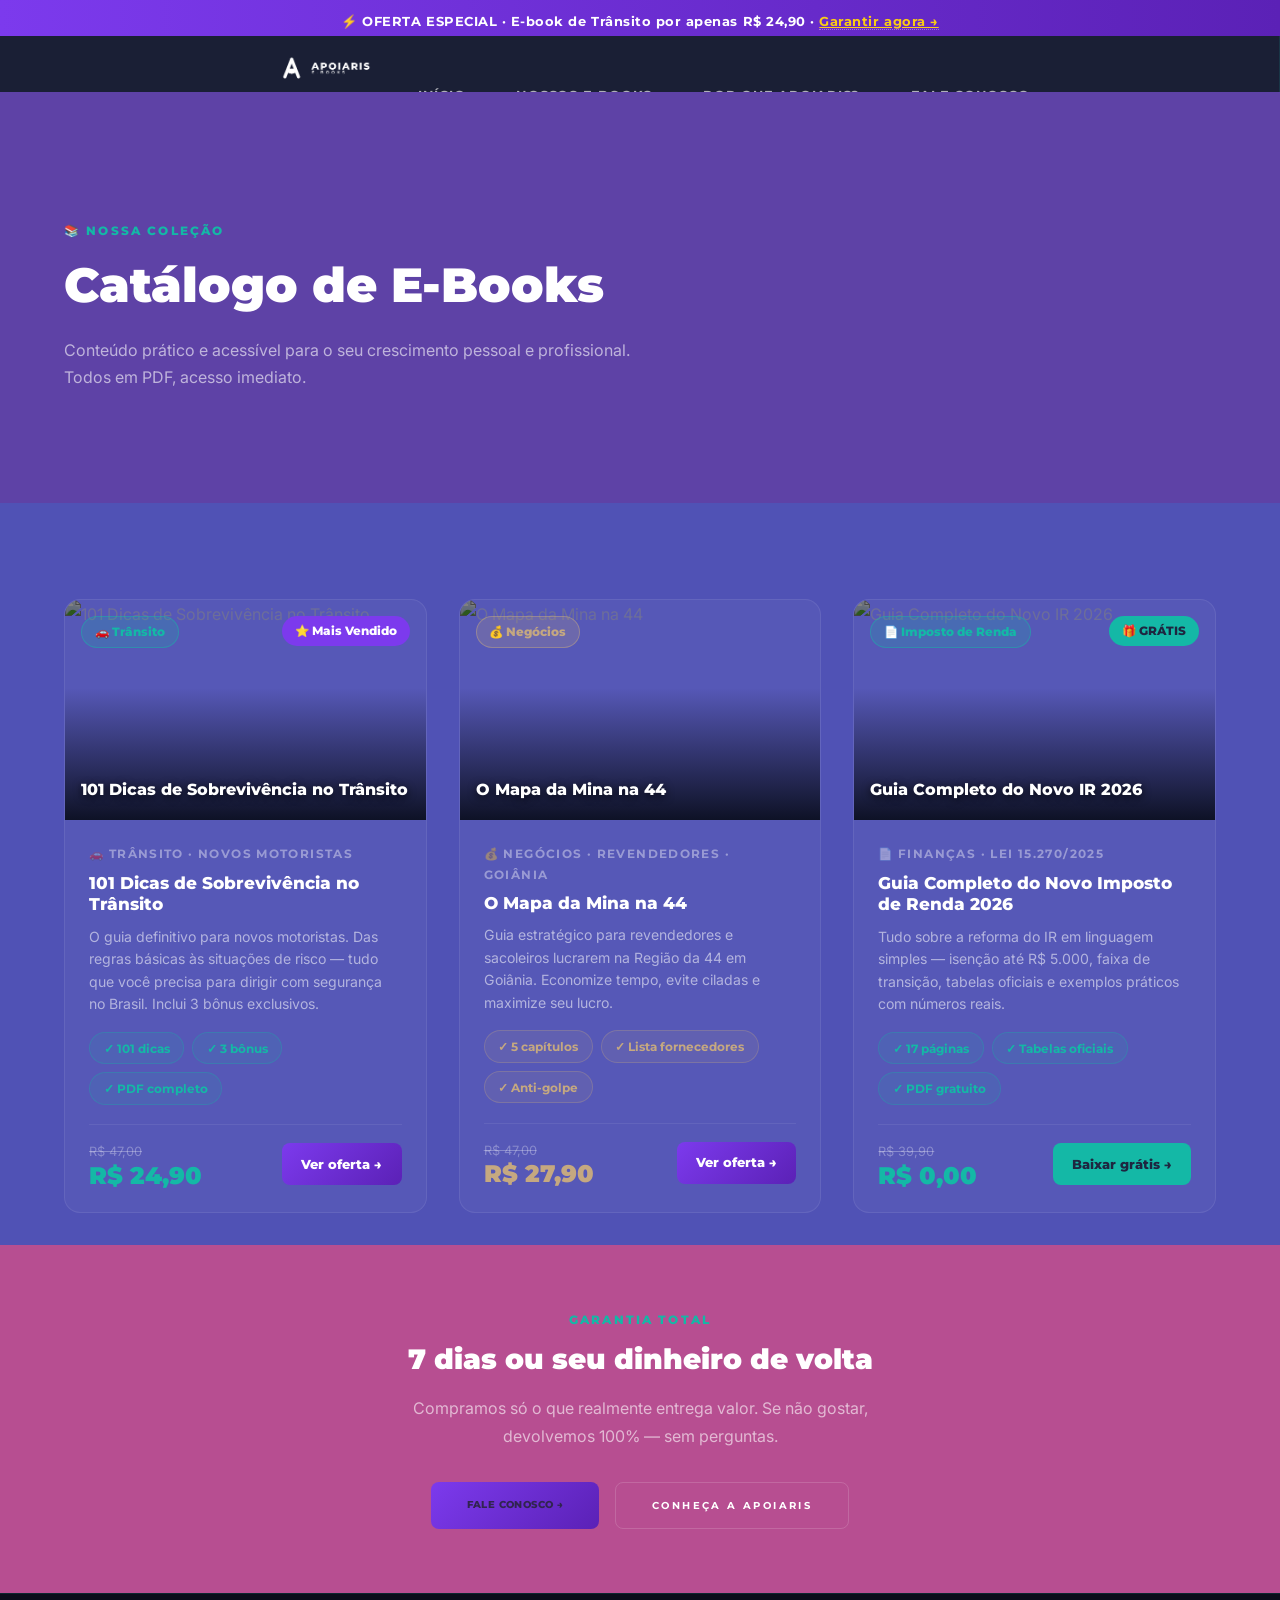
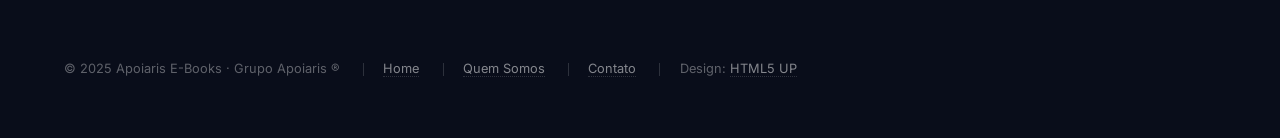
==== commit dd470561: "Add files via upload" ====
--- a/catalogo.html
+++ b/catalogo.html
@@ -242,10 +242,32 @@
           </div>
 
           <!-- Em breve -->
-          <div class="coming-soon">
-            <div class="icon">🚀</div>
-            <h3>Novo título em breve</h3>
-            <p>Estamos trabalhando em novos conteúdos. Fique de olho!</p>
+          <!-- E-Book 3 — Guia IR 2026 (Grátis) -->
+          <div class="ebook-card">
+            <div class="ebook-img">
+              <img src="https://images.unsplash.com/photo-1554224155-6726b3ff858f?w=600&q=80&auto=format&fit=crop&crop=center" alt="Guia Completo do Novo IR 2026" />
+              <div class="ebook-img-overlay"></div>
+              <div class="ebook-badge-cat">📄 Imposto de Renda</div>
+              <div class="ebook-badge-hot" style="background:#14B8A6; color:#1E2640;">🎁 GRÁTIS</div>
+              <div class="ebook-img-title">Guia Completo do Novo IR 2026</div>
+            </div>
+            <div class="ebook-body">
+              <div class="ebook-cat-label">📄 Finanças · Lei 15.270/2025</div>
+              <h3>Guia Completo do Novo Imposto de Renda 2026</h3>
+              <p>Tudo sobre a reforma do IR em linguagem simples — isenção até R$ 5.000, faixa de transição, tabelas oficiais e exemplos práticos com números reais.</p>
+              <div class="pill-list">
+                <span class="pill-item">✓ 17 páginas</span>
+                <span class="pill-item">✓ Tabelas oficiais</span>
+                <span class="pill-item">✓ PDF gratuito</span>
+              </div>
+              <div class="ebook-footer">
+                <div>
+                  <div class="ebook-preco-de">R$ 39,90</div>
+                  <div class="ebook-preco-por" style="color:#14B8A6;">R$ 0,00</div>
+                </div>
+                <a href="guia-ir-2026.html" class="btn-ver" style="background:#14B8A6; color:#1E2640;" onclick="fbq('track','ViewContent',{content_name:'Guia IR 2026',value:0,currency:'BRL'})">Baixar grátis →</a>
+              </div>
+            </div>
           </div>
 
         </div>
--- a/assets/css/main.css
+++ b/assets/css/main.css
@@ -3957,7 +3957,7 @@
   padding-bottom: 2rem;
   border-bottom: 1px solid rgba(255,255,255,0.08);
 }
-.sidebar-logo img { height: 36px; width: auto; filter: brightness(0) invert(1); }
+.sidebar-logo img { height: 52px; width: auto; filter: brightness(0) invert(1); }
 
 /* Intro hero — fundo escuro com gradiente */
 #intro.wrapper {
@@ -4100,3 +4100,13 @@
   font-size: 0.88rem;
 }
 .garantia-box strong { color: #C5A880; }
+
+/* Hero grid responsivo */
+@media (max-width: 900px) {
+  #intro .inner > div[style*="grid"] {
+    grid-template-columns: 1fr !important;
+  }
+  #intro .inner > div[style*="grid"] > div:last-child {
+    display: none !important;
+  }
+}
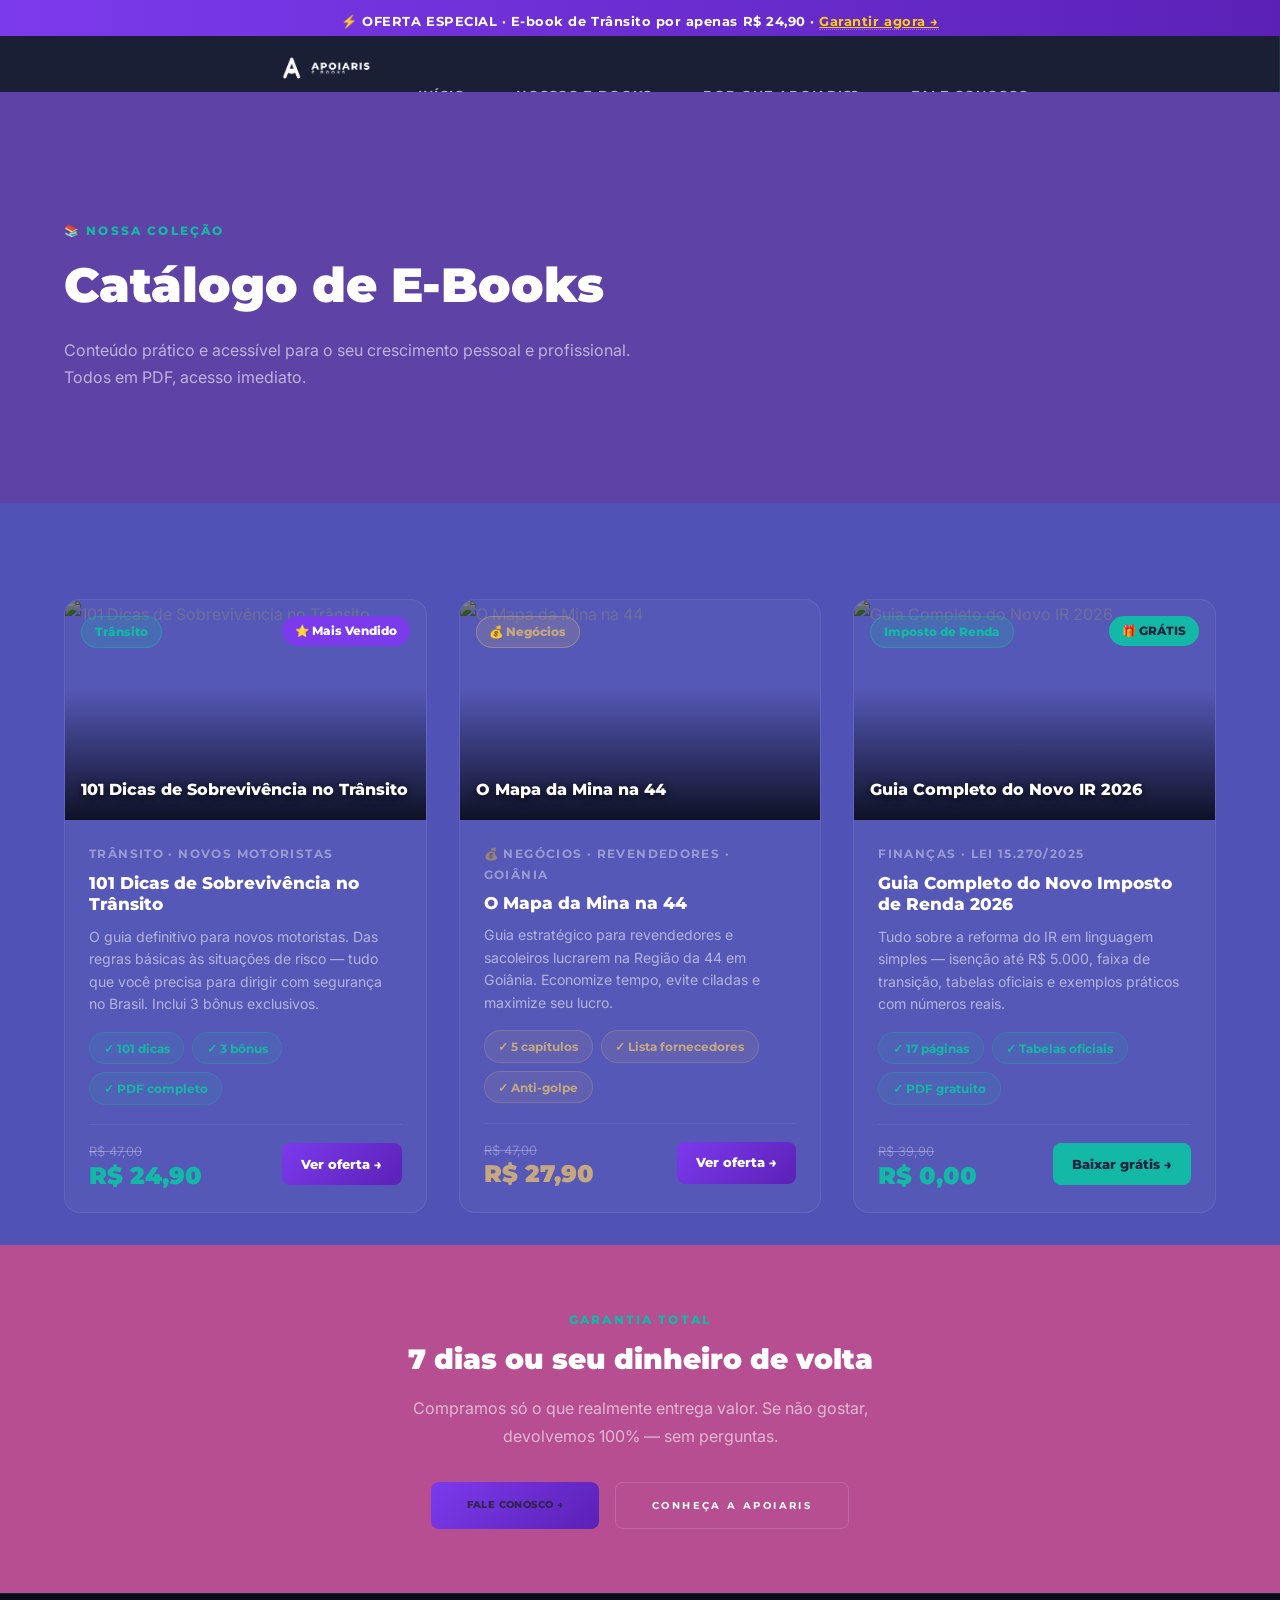
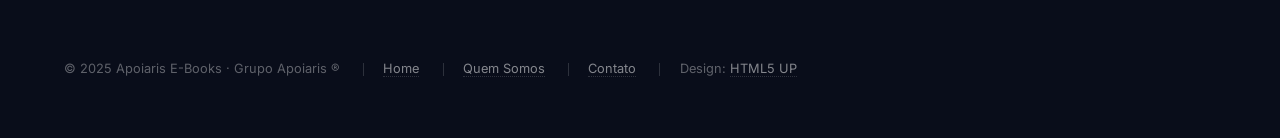
==== commit 58bb4d1c: "Add files via upload" ====
--- a/catalogo.html
+++ b/catalogo.html
@@ -191,12 +191,12 @@
             <div class="ebook-img">
               <img src="https://images.unsplash.com/photo-1489824904134-891ab64532f1?w=600&q=80&auto=format&fit=crop&crop=center" alt="101 Dicas de Sobrevivência no Trânsito" />
               <div class="ebook-img-overlay"></div>
-              <div class="ebook-badge-cat">🚗 Trânsito</div>
+              <div class="ebook-badge-cat">Trânsito</div>
               <div class="ebook-badge-hot">⭐ Mais Vendido</div>
               <div class="ebook-img-title">101 Dicas de Sobrevivência no Trânsito</div>
             </div>
             <div class="ebook-body">
-              <div class="ebook-cat-label">🚗 Trânsito · Novos Motoristas</div>
+              <div class="ebook-cat-label">Trânsito · Novos Motoristas</div>
               <h3>101 Dicas de Sobrevivência no Trânsito</h3>
               <p>O guia definitivo para novos motoristas. Das regras básicas às situações de risco — tudo que você precisa para dirigir com segurança no Brasil. Inclui 3 bônus exclusivos.</p>
               <div class="pill-list">
@@ -247,12 +247,12 @@
             <div class="ebook-img">
               <img src="https://images.unsplash.com/photo-1554224155-6726b3ff858f?w=600&q=80&auto=format&fit=crop&crop=center" alt="Guia Completo do Novo IR 2026" />
               <div class="ebook-img-overlay"></div>
-              <div class="ebook-badge-cat">📄 Imposto de Renda</div>
+              <div class="ebook-badge-cat">Imposto de Renda</div>
               <div class="ebook-badge-hot" style="background:#14B8A6; color:#1E2640;">🎁 GRÁTIS</div>
               <div class="ebook-img-title">Guia Completo do Novo IR 2026</div>
             </div>
             <div class="ebook-body">
-              <div class="ebook-cat-label">📄 Finanças · Lei 15.270/2025</div>
+              <div class="ebook-cat-label">Finanças · Lei 15.270/2025</div>
               <h3>Guia Completo do Novo Imposto de Renda 2026</h3>
               <p>Tudo sobre a reforma do IR em linguagem simples — isenção até R$ 5.000, faixa de transição, tabelas oficiais e exemplos práticos com números reais.</p>
               <div class="pill-list">
